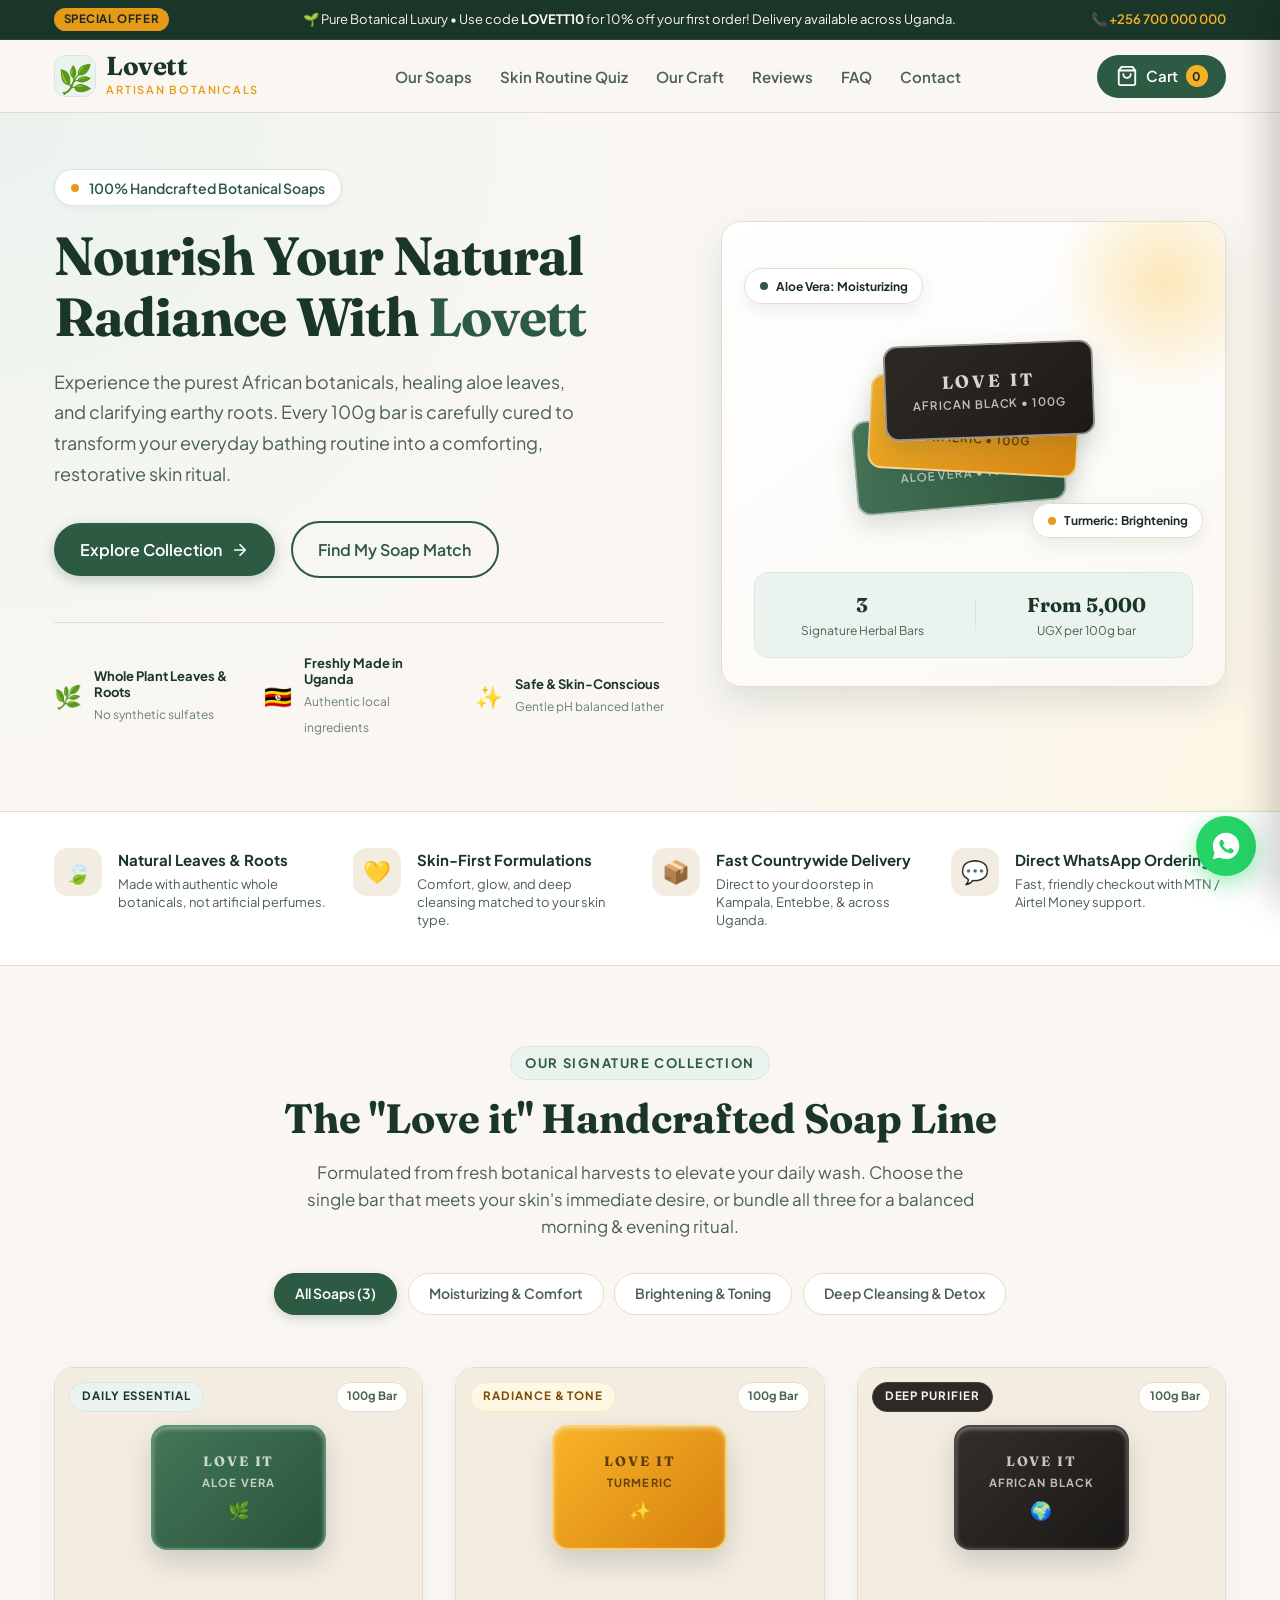
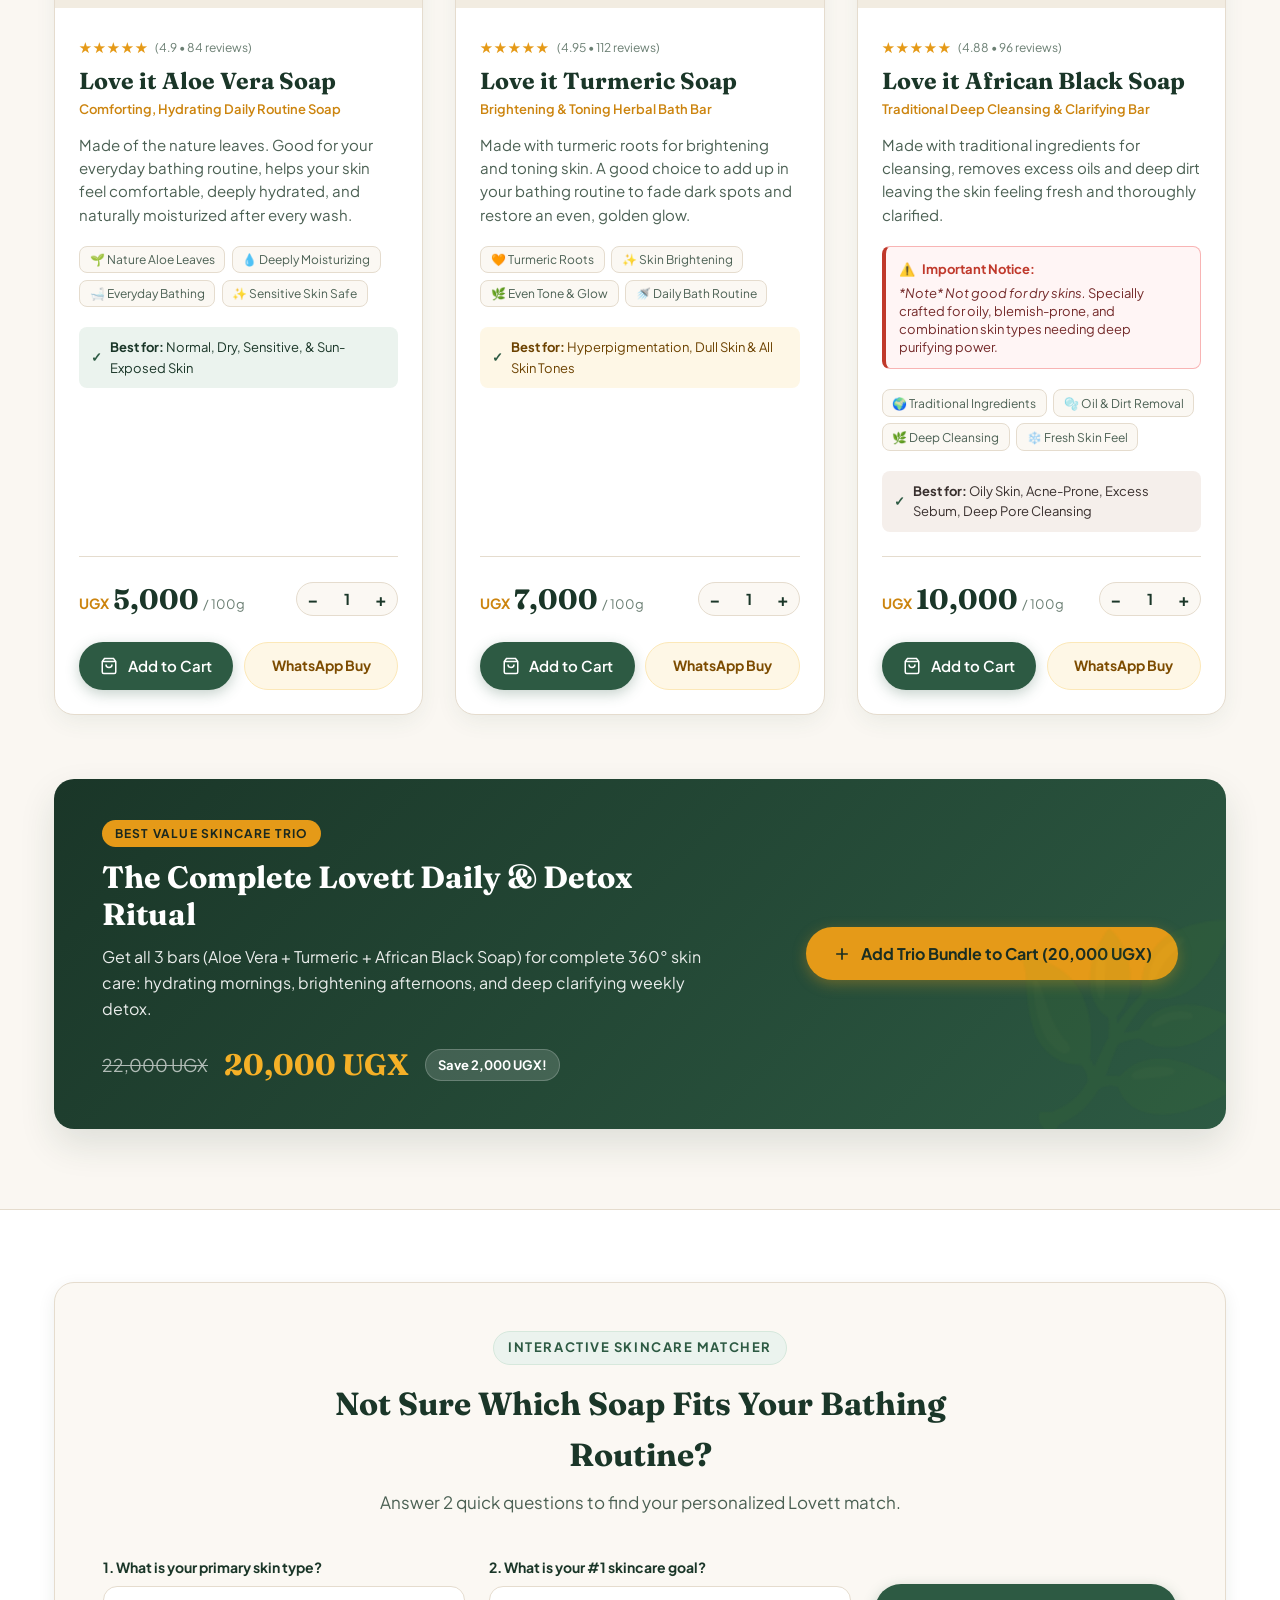
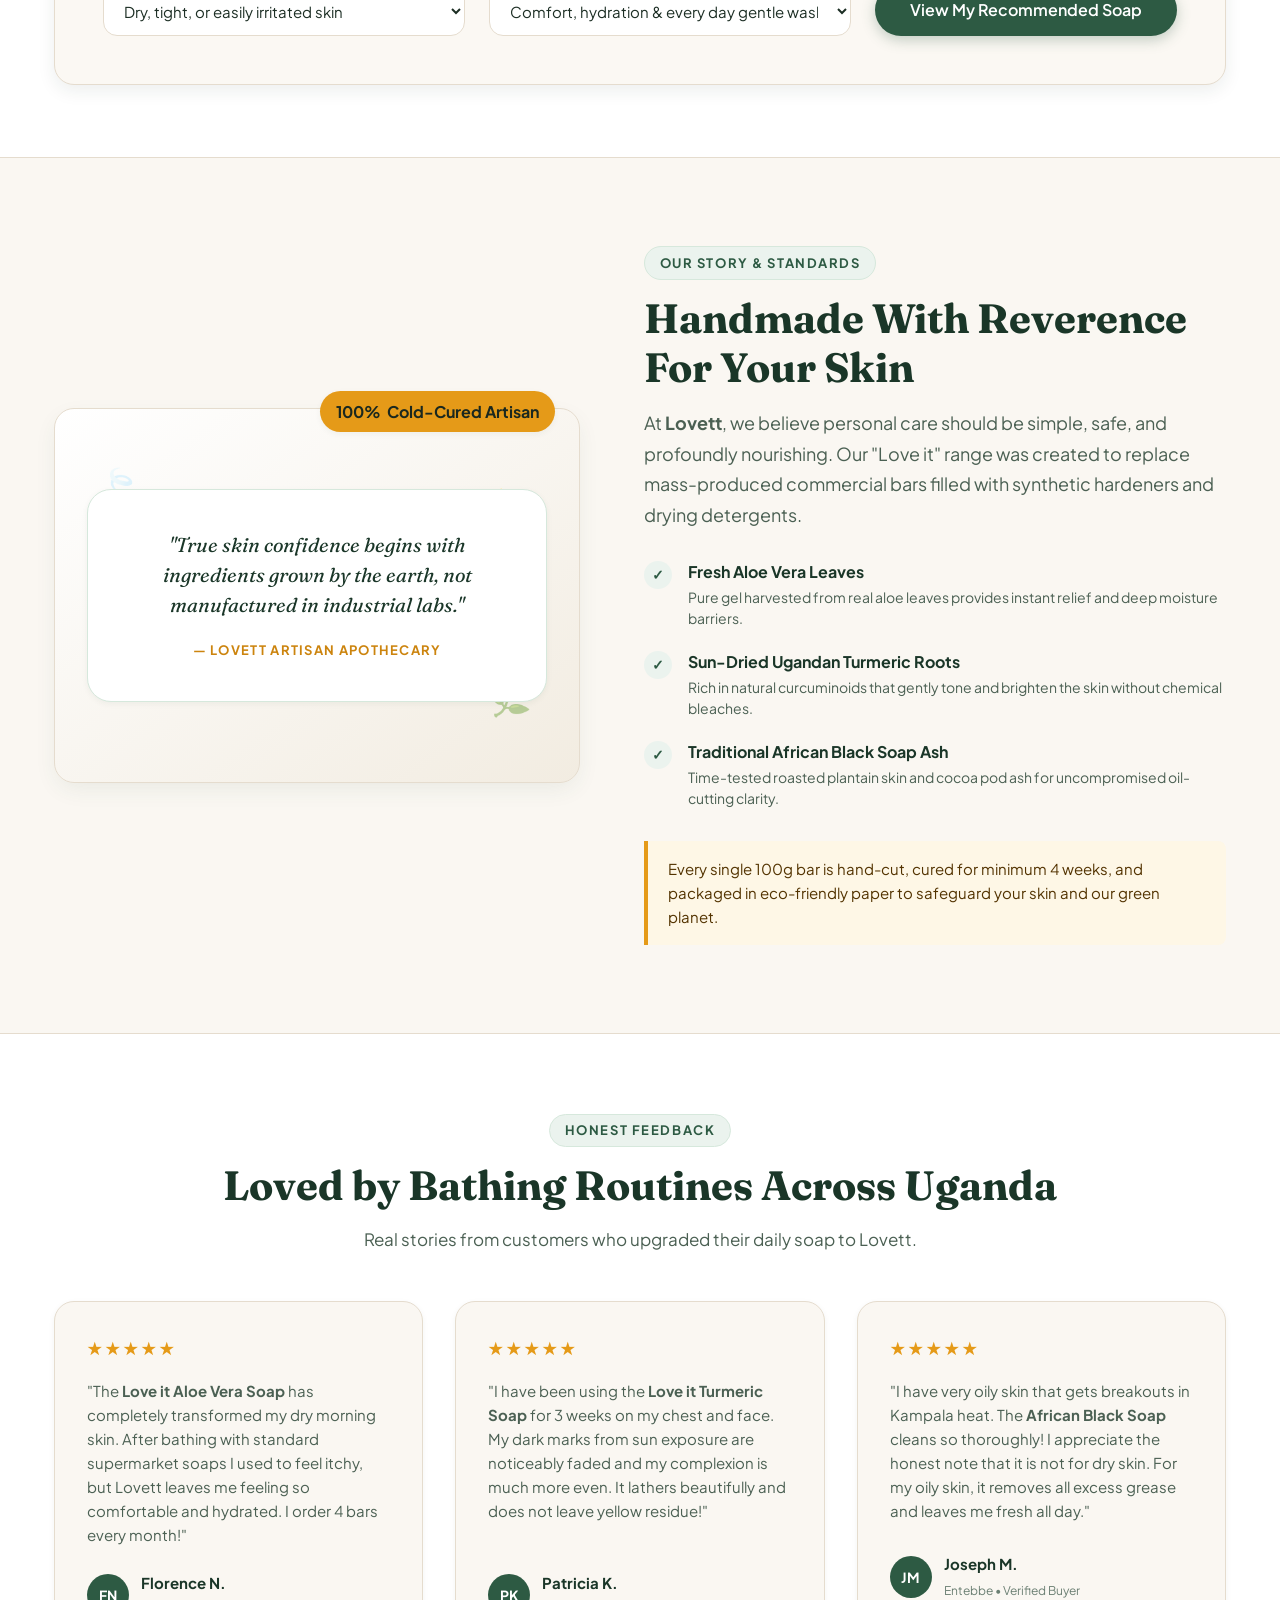
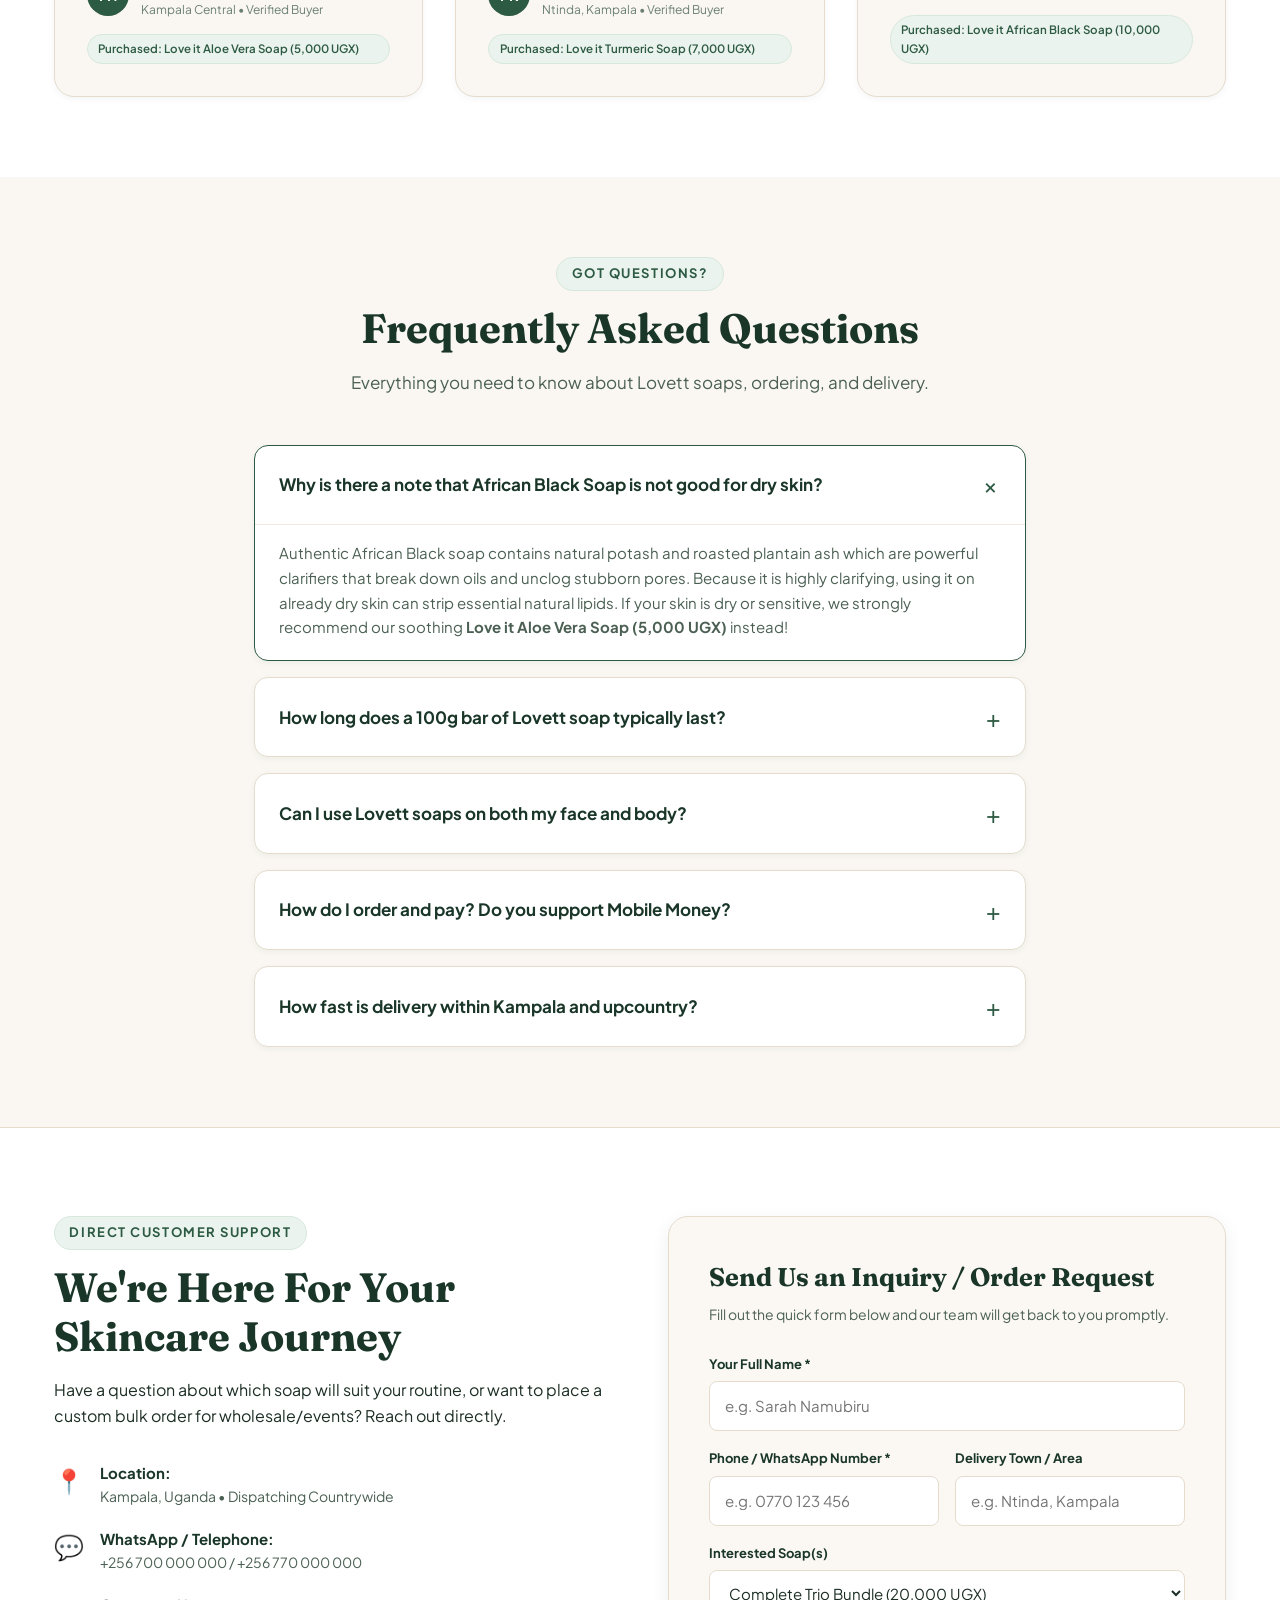
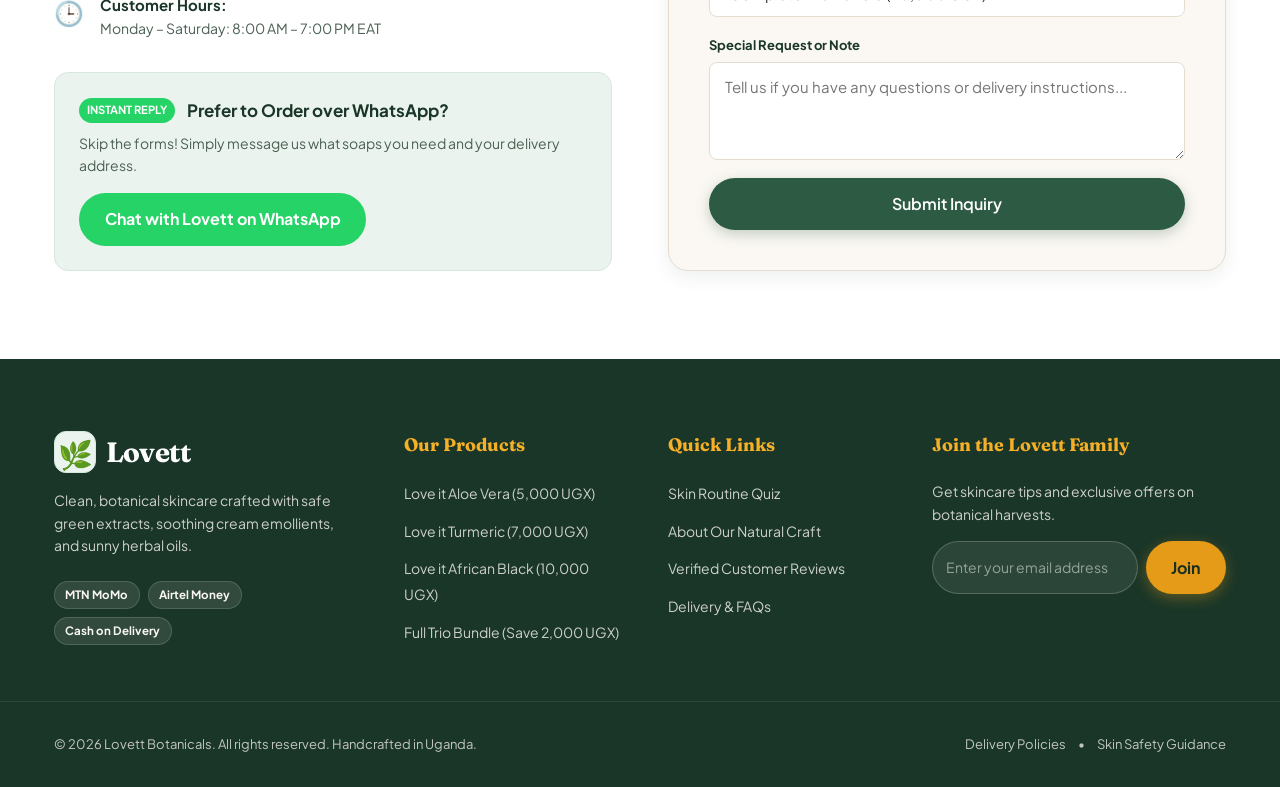
==== index.html @ 4916194a "Initial commit: Lovett artisan botanicals sales website" ====
<!DOCTYPE html>
<html lang="en">
<head>
  <meta charset="UTF-8">
  <meta name="viewport" content="width=device-width, initial-scale=1.0">
  <title>Lovett | Pure Artisan Botanicals & Natural Skincare Soaps</title>
  <meta name="description" content="Discover Lovett natural artisan soaps: Aloe Vera, Turmeric, and African Black Soap. Handcrafted botanical skincare crafted with safe green, nourishing ingredients in Uganda.">
  
  <!-- Google Fonts -->
  <link rel="preconnect" href="https://fonts.googleapis.com">
  <link rel="preconnect" href="https://fonts.gstatic.com" crossorigin>
  <link href="https://fonts.googleapis.com/css2?family=Fraunces:ital,opsz,wght@0,9..144,400;0,9..144,600;0,9..144,700;1,9..144,400&family=Plus+Jakarta+Sans:wght@400;500;600;700&display=swap" rel="stylesheet">
  
  <link rel="stylesheet" href="styles.css">
</head>
<body>

  <!-- Top Announcement Bar -->
  <aside class="announcement-bar" aria-label="Store Announcement">
    <div class="container announcement-content">
      <span class="announcement-tag">Special Offer</span>
      <p>🌱 Pure Botanical Luxury • Use code <strong>LOVETT10</strong> for 10% off your first order! Delivery available across Uganda.</p>
      <div class="announcement-contact">
        <a href="tel:+256700000000" aria-label="Call Lovett Customer Care">📞 +256 700 000 000</a>
      </div>
    </div>
  </aside>

  <!-- Sticky Main Header & Navigation -->
  <header class="site-header" id="siteHeader">
    <div class="container header-container">
      <a href="#hero" class="brand-logo" aria-label="Lovett Botanicals Home">
        <span class="logo-icon">🌿</span>
        <div class="logo-text">
          <span class="logo-title">Lovett</span>
          <span class="logo-subtitle">Artisan Botanicals</span>
        </div>
      </a>

      <!-- Desktop Navigation Links -->
      <nav class="main-nav" aria-label="Primary Navigation">
        <ul class="nav-list">
          <li><a href="#products" class="nav-link">Our Soaps</a></li>
          <li><a href="#routine-finder" class="nav-link">Skin Routine Quiz</a></li>
          <li><a href="#about" class="nav-link">Our Craft</a></li>
          <li><a href="#reviews" class="nav-link">Reviews</a></li>
          <li><a href="#faq" class="nav-link">FAQ</a></li>
          <li><a href="#contact" class="nav-link">Contact</a></li>
        </ul>
      </nav>

      <!-- Header Action Buttons -->
      <div class="header-actions">
        <button id="cartBtn" class="cart-trigger-btn" aria-label="View Shopping Cart">
          <span class="cart-icon" aria-hidden="true">
            <svg width="22" height="22" viewBox="0 0 24 24" fill="none" stroke="currentColor" stroke-width="2" stroke-linecap="round" stroke-linejoin="round">
              <path d="M6 2L3 6v14a2 2 0 0 0 2 2h14a2 2 0 0 0 2-2V6l-3-4z"></path>
              <line x1="3" y1="6" x2="21" y2="6"></line>
              <path d="M16 10a4 4 0 0 1-8 0"></path>
            </svg>
          </span>
          <span class="cart-label">Cart</span>
          <span id="cartCountBadge" class="cart-badge" aria-live="polite">0</span>
        </button>

        <!-- Mobile Menu Toggle Button -->
        <button id="mobileNavToggle" class="mobile-nav-toggle" aria-label="Open menu" aria-expanded="false" aria-controls="mobileNavMenu">
          <span></span>
          <span></span>
          <span></span>
        </button>
      </div>
    </div>

    <!-- Mobile Slide Menu -->
    <div id="mobileNavMenu" class="mobile-nav-menu" hidden>
      <ul class="mobile-nav-list">
        <li><a href="#products" class="mobile-link">Our Soaps</a></li>
        <li><a href="#routine-finder" class="mobile-link">Skin Routine Quiz</a></li>
        <li><a href="#about" class="mobile-link">Our Craft</a></li>
        <li><a href="#reviews" class="mobile-link">Customer Reviews</a></li>
        <li><a href="#faq" class="mobile-link">FAQ</a></li>
        <li><a href="#contact" class="mobile-link">Order & Contact</a></li>
      </ul>
      <div class="mobile-nav-footer">
        <p>Uganda's Botanical Skincare Bar</p>
        <a href="https://wa.me/256700000000" target="_blank" rel="noopener noreferrer" class="btn btn-whatsapp btn-full">Chat with Lovett on WhatsApp</a>
      </div>
    </div>
  </header>

  <main>
    <!-- Hero Section -->
    <section class="hero-section" id="hero">
      <div class="container hero-grid">
        <div class="hero-text-content">
          <div class="hero-badge">
            <span class="pulse-dot"></span>
            100% Handcrafted Botanical Soaps
          </div>
          <h1 class="hero-heading">Nourish Your Natural Radiance With <span class="highlight-text">Lovett</span></h1>
          <p class="hero-description">
            Experience the purest African botanicals, healing aloe leaves, and clarifying earthy roots. Every 100g bar is carefully cured to transform your everyday bathing routine into a comforting, restorative skin ritual.
          </p>

          <div class="hero-cta-group">
            <a href="#products" class="btn btn-primary">
              <span>Explore Collection</span>
              <svg width="18" height="18" viewBox="0 0 24 24" fill="none" stroke="currentColor" stroke-width="2.2" stroke-linecap="round" stroke-linejoin="round"><path d="M5 12h14M12 5l7 7-7 7"/></svg>
            </a>
            <a href="#routine-finder" class="btn btn-outline">
              <span>Find My Soap Match</span>
            </a>
          </div>

          <!-- Trust Badges -->
          <div class="hero-trust-row">
            <div class="trust-item">
              <span class="trust-icon">🌿</span>
              <div>
                <strong>Whole Plant Leaves & Roots</strong>
                <small>No synthetic sulfates</small>
              </div>
            </div>
            <div class="trust-item">
              <span class="trust-icon">🇺🇬</span>
              <div>
                <strong>Freshly Made in Uganda</strong>
                <small>Authentic local ingredients</small>
              </div>
            </div>
            <div class="trust-item">
              <span class="trust-icon">✨</span>
              <div>
                <strong>Safe & Skin-Conscious</strong>
                <small>Gentle pH balanced lather</small>
              </div>
            </div>
          </div>
        </div>

        <div class="hero-visual-card">
          <div class="hero-showcase">
            <div class="showcase-glow"></div>
            <!-- Showcase Soap Stack Graphic -->
            <div class="artisan-display">
              <div class="floating-pill pill-top">
                <span class="pill-dot green"></span>
                <span>Aloe Vera: Moisturizing</span>
              </div>
              <div class="soap-illustration-hero">
                <div class="soap-hero-render">
                  <div class="bar bar-aloe">
                    <span class="bar-stamp">LOVE IT</span>
                    <span class="bar-sub">Aloe Vera • 100g</span>
                  </div>
                  <div class="bar bar-turmeric">
                    <span class="bar-stamp">LOVE IT</span>
                    <span class="bar-sub">Turmeric • 100g</span>
                  </div>
                  <div class="bar bar-black">
                    <span class="bar-stamp">LOVE IT</span>
                    <span class="bar-sub">African Black • 100g</span>
                  </div>
                </div>
              </div>
              <div class="floating-pill pill-bottom">
                <span class="pill-dot yellow"></span>
                <span>Turmeric: Brightening</span>
              </div>
            </div>

            <div class="hero-card-banner">
              <div class="banner-stat">
                <span class="stat-number">3</span>
                <span class="stat-label">Signature Herbal Bars</span>
              </div>
              <div class="banner-divider"></div>
              <div class="banner-stat">
                <span class="stat-number">From 5,000</span>
                <span class="stat-label">UGX per 100g bar</span>
              </div>
            </div>
          </div>
        </div>
      </div>
    </section>

    <!-- Value Bar Highlights -->
    <section class="perks-strip" aria-label="Customer Guarantees">
      <div class="container perks-grid">
        <div class="perk-card">
          <div class="perk-icon-circle">🍃</div>
          <div class="perk-info">
            <h3>Natural Leaves & Roots</h3>
            <p>Made with authentic whole botanicals, not artificial perfumes.</p>
          </div>
        </div>
        <div class="perk-card">
          <div class="perk-icon-circle">💛</div>
          <div class="perk-info">
            <h3>Skin-First Formulations</h3>
            <p>Comfort, glow, and deep cleansing matched to your skin type.</p>
          </div>
        </div>
        <div class="perk-card">
          <div class="perk-icon-circle">📦</div>
          <div class="perk-info">
            <h3>Fast Countrywide Delivery</h3>
            <p>Direct to your doorstep in Kampala, Entebbe, & across Uganda.</p>
          </div>
        </div>
        <div class="perk-card">
          <div class="perk-icon-circle">💬</div>
          <div class="perk-info">
            <h3>Direct WhatsApp Ordering</h3>
            <p>Fast, friendly checkout with MTN / Airtel Money support.</p>
          </div>
        </div>
      </div>
    </section>

    <!-- Product Showcase Section -->
    <section class="products-section" id="products">
      <div class="container">
        <div class="section-header text-center">
          <span class="section-tag">Our Signature Collection</span>
          <h2 class="section-title">The "Love it" Handcrafted Soap Line</h2>
          <p class="section-desc">
            Formulated from fresh botanical harvests to elevate your daily wash. Choose the single bar that meets your skin's immediate desire, or bundle all three for a balanced morning & evening ritual.
          </p>
        </div>

        <!-- Filter / Tabs -->
        <div class="product-filters" role="tablist" aria-label="Filter soaps by concern">
          <button class="filter-btn active" data-filter="all" role="tab" aria-selected="true">All Soaps (3)</button>
          <button class="filter-btn" data-filter="moisture" role="tab" aria-selected="false">Moisturizing & Comfort</button>
          <button class="filter-btn" data-filter="glow" role="tab" aria-selected="false">Brightening & Toning</button>
          <button class="filter-btn" data-filter="cleansing" role="tab" aria-selected="false">Deep Cleansing & Detox</button>
        </div>

        <!-- Products Grid -->
        <div class="products-grid" id="productsGrid">

          <!-- Product 1: Love it Aloe Vera Soap -->
          <article class="product-card" data-category="moisture" id="card-aloe-vera">
            <div class="product-badge-wrap">
              <span class="product-badge badge-green">Daily Essential</span>
              <span class="weight-tag">100g Bar</span>
            </div>

            <!-- Soap Visual Mockup -->
            <div class="product-image-container">
              <div class="soap-visual soap-visual-aloe">
                <div class="soap-emboss">
                  <span class="emboss-brand">LOVE IT</span>
                  <span class="emboss-type">ALOE VERA</span>
                  <span class="emboss-leaf">🌿</span>
                </div>
                <div class="soap-texture-swirls"></div>
              </div>
              <button class="btn-quick-view" data-product-id="aloe-vera" aria-label="Quick view details for Love it Aloe vera soap">
                Quick View
              </button>
            </div>

            <div class="product-content">
              <div class="product-rating">
                <span class="stars" aria-label="5 out of 5 stars">★★★★★</span>
                <span class="rating-count">(4.9 • 84 reviews)</span>
              </div>

              <h3 class="product-name">Love it Aloe Vera Soap</h3>
              <p class="product-tagline">Comforting, Hydrating Daily Routine Soap</p>

              <p class="product-description">
                Made of the nature leaves. Good for your everyday bathing routine, helps your skin feel comfortable, deeply hydrated, and naturally moisturized after every wash.
              </p>

              <div class="product-highlights">
                <span class="highlight-chip">🌱 Nature Aloe Leaves</span>
                <span class="highlight-chip">💧 Deeply Moisturizing</span>
                <span class="highlight-chip">🛁 Everyday Bathing</span>
                <span class="highlight-chip">✨ Sensitive Skin Safe</span>
              </div>

              <div class="product-skin-suitability best-for-moist">
                <span class="suitability-icon">✓</span>
                <span><strong>Best for:</strong> Normal, Dry, Sensitive, & Sun-Exposed Skin</span>
              </div>

              <div class="product-pricing-row">
                <div class="price-box">
                  <span class="price-currency">UGX</span>
                  <span class="price-amount">5,000</span>
                  <span class="price-unit">/ 100g</span>
                </div>

                <div class="qty-selector" aria-label="Select quantity for Aloe Vera Soap">
                  <button type="button" class="qty-btn qty-minus" data-target="qty-aloe" aria-label="Decrease quantity">−</button>
                  <input type="number" id="qty-aloe" class="qty-input" value="1" min="1" max="50" aria-label="Quantity">
                  <button type="button" class="qty-btn qty-plus" data-target="qty-aloe" aria-label="Increase quantity">+</button>
                </div>
              </div>

              <div class="product-actions">
                <button class="btn btn-primary btn-add-cart" data-id="aloe-vera" data-name="Love it Aloe vera soap" data-price="5000" data-weight="100g">
                  <svg width="18" height="18" viewBox="0 0 24 24" fill="none" stroke="currentColor" stroke-width="2"><path d="M6 2L3 6v14a2 2 0 0 0 2 2h14a2 2 0 0 0 2-2V6l-3-4z"></path><line x1="3" y1="6" x2="21" y2="6"></line><path d="M16 10a4 4 0 0 1-8 0"></path></svg>
                  <span>Add to Cart</span>
                </button>
                <button class="btn btn-whatsapp-direct" data-id="aloe-vera" data-name="Love it Aloe vera soap" data-price="5000" aria-label="Buy Aloe Vera soap directly on WhatsApp">
                  <span>WhatsApp Buy</span>
                </button>
              </div>
            </div>
          </article>

          <!-- Product 2: Love it Turmeric Soap -->
          <article class="product-card" data-category="glow" id="card-turmeric">
            <div class="product-badge-wrap">
              <span class="product-badge badge-yellow">Radiance & Tone</span>
              <span class="weight-tag">100g Bar</span>
            </div>

            <!-- Soap Visual Mockup -->
            <div class="product-image-container">
              <div class="soap-visual soap-visual-turmeric">
                <div class="soap-emboss">
                  <span class="emboss-brand">LOVE IT</span>
                  <span class="emboss-type">TURMERIC</span>
                  <span class="emboss-leaf">✨</span>
                </div>
                <div class="soap-texture-swirls"></div>
              </div>
              <button class="btn-quick-view" data-product-id="turmeric" aria-label="Quick view details for Love it Turmeric soap">
                Quick View
              </button>
            </div>

            <div class="product-content">
              <div class="product-rating">
                <span class="stars" aria-label="5 out of 5 stars">★★★★★</span>
                <span class="rating-count">(4.95 • 112 reviews)</span>
              </div>

              <h3 class="product-name">Love it Turmeric Soap</h3>
              <p class="product-tagline">Brightening & Toning Herbal Bath Bar</p>

              <p class="product-description">
                Made with turmeric roots for brightening and toning skin. A good choice to add up in your bathing routine to fade dark spots and restore an even, golden glow.
              </p>

              <div class="product-highlights">
                <span class="highlight-chip">🧡 Turmeric Roots</span>
                <span class="highlight-chip">✨ Skin Brightening</span>
                <span class="highlight-chip">🌿 Even Tone & Glow</span>
                <span class="highlight-chip">🚿 Daily Bath Routine</span>
              </div>

              <div class="product-skin-suitability best-for-glow">
                <span class="suitability-icon">✓</span>
                <span><strong>Best for:</strong> Hyperpigmentation, Dull Skin & All Skin Tones</span>
              </div>

              <div class="product-pricing-row">
                <div class="price-box">
                  <span class="price-currency">UGX</span>
                  <span class="price-amount">7,000</span>
                  <span class="price-unit">/ 100g</span>
                </div>

                <div class="qty-selector" aria-label="Select quantity for Turmeric Soap">
                  <button type="button" class="qty-btn qty-minus" data-target="qty-turmeric" aria-label="Decrease quantity">−</button>
                  <input type="number" id="qty-turmeric" class="qty-input" value="1" min="1" max="50" aria-label="Quantity">
                  <button type="button" class="qty-btn qty-plus" data-target="qty-turmeric" aria-label="Increase quantity">+</button>
                </div>
              </div>

              <div class="product-actions">
                <button class="btn btn-primary btn-add-cart" data-id="turmeric" data-name="Love it Turmeric soap" data-price="7000" data-weight="100g">
                  <svg width="18" height="18" viewBox="0 0 24 24" fill="none" stroke="currentColor" stroke-width="2"><path d="M6 2L3 6v14a2 2 0 0 0 2 2h14a2 2 0 0 0 2-2V6l-3-4z"></path><line x1="3" y1="6" x2="21" y2="6"></line><path d="M16 10a4 4 0 0 1-8 0"></path></svg>
                  <span>Add to Cart</span>
                </button>
                <button class="btn btn-whatsapp-direct" data-id="turmeric" data-name="Love it Turmeric soap" data-price="7000" aria-label="Buy Turmeric soap directly on WhatsApp">
                  <span>WhatsApp Buy</span>
                </button>
              </div>
            </div>
          </article>

          <!-- Product 3: Love it African Black Soap -->
          <article class="product-card" data-category="cleansing" id="card-black-soap">
            <div class="product-badge-wrap">
              <span class="product-badge badge-dark">Deep Purifier</span>
              <span class="weight-tag">100g Bar</span>
            </div>

            <!-- Soap Visual Mockup -->
            <div class="product-image-container">
              <div class="soap-visual soap-visual-black">
                <div class="soap-emboss">
                  <span class="emboss-brand">LOVE IT</span>
                  <span class="emboss-type">AFRICAN BLACK</span>
                  <span class="emboss-leaf">🌍</span>
                </div>
                <div class="soap-texture-swirls"></div>
              </div>
              <button class="btn-quick-view" data-product-id="black-soap" aria-label="Quick view details for Love it African Black soap">
                Quick View
              </button>
            </div>

            <div class="product-content">
              <div class="product-rating">
                <span class="stars" aria-label="5 out of 5 stars">★★★★★</span>
                <span class="rating-count">(4.88 • 96 reviews)</span>
              </div>

              <h3 class="product-name">Love it African Black Soap</h3>
              <p class="product-tagline">Traditional Deep Cleansing & Clarifying Bar</p>

              <p class="product-description">
                Made with traditional ingredients for cleansing, removes excess oils and deep dirt leaving the skin feeling fresh and thoroughly clarified.
              </p>

              <!-- Critical Specification Note Styled Prominently -->
              <div class="product-caution-notice" role="note">
                <div class="caution-header">
                  <span class="caution-icon">⚠️</span>
                  <strong>Important Notice:</strong>
                </div>
                <p><em>*Note* Not good for dry skins.</em> Specially crafted for oily, blemish-prone, and combination skin types needing deep purifying power.</p>
              </div>

              <div class="product-highlights">
                <span class="highlight-chip">🌍 Traditional Ingredients</span>
                <span class="highlight-chip">🫧 Oil & Dirt Removal</span>
                <span class="highlight-chip">🌿 Deep Cleansing</span>
                <span class="highlight-chip">❄️ Fresh Skin Feel</span>
              </div>

              <div class="product-skin-suitability best-for-oily">
                <span class="suitability-icon">✓</span>
                <span><strong>Best for:</strong> Oily Skin, Acne-Prone, Excess Sebum, Deep Pore Cleansing</span>
              </div>

              <div class="product-pricing-row">
                <div class="price-box">
                  <span class="price-currency">UGX</span>
                  <span class="price-amount">10,000</span>
                  <span class="price-unit">/ 100g</span>
                </div>

                <div class="qty-selector" aria-label="Select quantity for African Black Soap">
                  <button type="button" class="qty-btn qty-minus" data-target="qty-black" aria-label="Decrease quantity">−</button>
                  <input type="number" id="qty-black" class="qty-input" value="1" min="1" max="50" aria-label="Quantity">
                  <button type="button" class="qty-btn qty-plus" data-target="qty-black" aria-label="Increase quantity">+</button>
                </div>
              </div>

              <div class="product-actions">
                <button class="btn btn-primary btn-add-cart" data-id="black-soap" data-name="Love it African Black soap" data-price="10000" data-weight="100g">
                  <svg width="18" height="18" viewBox="0 0 24 24" fill="none" stroke="currentColor" stroke-width="2"><path d="M6 2L3 6v14a2 2 0 0 0 2 2h14a2 2 0 0 0 2-2V6l-3-4z"></path><line x1="3" y1="6" x2="21" y2="6"></line><path d="M16 10a4 4 0 0 1-8 0"></path></svg>
                  <span>Add to Cart</span>
                </button>
                <button class="btn btn-whatsapp-direct" data-id="black-soap" data-name="Love it African Black soap" data-price="10000" aria-label="Buy African Black soap directly on WhatsApp">
                  <span>WhatsApp Buy</span>
                </button>
              </div>
            </div>
          </article>

        </div>

        <!-- Soap Trio Bundle Offer -->
        <div class="bundle-banner">
          <div class="bundle-content">
            <span class="bundle-tag">Best Value Skincare Trio</span>
            <h3 class="bundle-title">The Complete Lovett Daily & Detox Ritual</h3>
            <p class="bundle-desc">
              Get all 3 bars (Aloe Vera + Turmeric + African Black Soap) for complete 360° skin care: hydrating mornings, brightening afternoons, and deep clarifying weekly detox.
            </p>
            <div class="bundle-meta">
              <span class="bundle-price-old">22,000 UGX</span>
              <span class="bundle-price-new">20,000 UGX</span>
              <span class="bundle-save">Save 2,000 UGX!</span>
            </div>
          </div>
          <div class="bundle-cta">
            <button id="addBundleBtn" class="btn btn-yellow-accent">
              <svg width="20" height="20" viewBox="0 0 24 24" fill="none" stroke="currentColor" stroke-width="2"><path d="M12 5v14M5 12h14"/></svg>
              <span>Add Trio Bundle to Cart (20,000 UGX)</span>
            </button>
          </div>
        </div>
      </div>
    </section>

    <!-- Interactive Skin Routine Matcher Quiz -->
    <section class="routine-section" id="routine-finder">
      <div class="container">
        <div class="routine-card">
          <div class="routine-intro">
            <span class="section-tag">Interactive Skincare Matcher</span>
            <h2 class="routine-title">Not Sure Which Soap Fits Your Bathing Routine?</h2>
            <p class="routine-desc">Answer 2 quick questions to find your personalized Lovett match.</p>
          </div>

          <form id="quizForm" class="quiz-grid" onsubmit="return false;">
            <div class="quiz-step">
              <label class="quiz-label" for="quizSkinType">1. What is your primary skin type?</label>
              <select id="quizSkinType" class="quiz-select">
                <option value="dry">Dry, tight, or easily irritated skin</option>
                <option value="dull">Uneven tone, sun spots, or dullness</option>
                <option value="oily">Oily, greasy, or acne/blemish-prone skin</option>
                <option value="combination">Combination (oily T-zone, normal cheeks)</option>
              </select>
            </div>

            <div class="quiz-step">
              <label class="quiz-label" for="quizGoal">2. What is your #1 skincare goal?</label>
              <select id="quizGoal" class="quiz-select">
                <option value="moisture">Comfort, hydration & every day gentle wash</option>
                <option value="brighten">Brightening, toning & radiant skin</option>
                <option value="deep-cleanse">Deep oil removal & unclogging pores</option>
              </select>
            </div>

            <div class="quiz-step quiz-submit-step">
              <button type="button" id="findMatchBtn" class="btn btn-primary btn-full">
                <span>View My Recommended Soap</span>
              </button>
            </div>
          </form>

          <!-- Quiz Result Display Box -->
          <div id="quizResultBox" class="quiz-result-box" hidden>
            <div class="result-badge">✨ Your Recommended Formula</div>
            <h3 id="resultTitle" class="result-title">Love it Aloe Vera Soap</h3>
            <p id="resultText" class="result-text"></p>
            <div class="result-action">
              <button id="resultAddBtn" class="btn btn-primary">Add Recommended Soap to Cart</button>
              <a href="#products" class="btn btn-outline">View in Catalog</a>
            </div>
          </div>
        </div>
      </div>
    </section>

    <!-- About & Craftsmanship Section -->
    <section class="about-section" id="about">
      <div class="container about-grid">
        <div class="about-image-column">
          <div class="craft-visual-wrapper">
            <div class="craft-badge">
              <span class="craft-number">100%</span>
              <span class="craft-label">Cold-Cured Artisan</span>
            </div>
            <div class="botanical-illustration">
              <div class="leaf-motif leaf-1">🍃</div>
              <div class="leaf-motif leaf-2">🌿</div>
              <div class="leaf-motif leaf-3">✨</div>
              <div class="botanical-circle">
                <p class="circle-quote">"True skin confidence begins with ingredients grown by the earth, not manufactured in industrial labs."</p>
                <span class="circle-author">— Lovett Artisan Apothecary</span>
              </div>
            </div>
          </div>
        </div>

        <div class="about-text-column">
          <span class="section-tag">Our Story & Standards</span>
          <h2 class="section-title">Handmade With Reverence For Your Skin</h2>
          <p class="about-p">
            At <strong>Lovett</strong>, we believe personal care should be simple, safe, and profoundly nourishing. Our "Love it" range was created to replace mass-produced commercial bars filled with synthetic hardeners and drying detergents.
          </p>

          <div class="standards-list">
            <div class="standard-row">
              <span class="standard-check">✓</span>
              <div>
                <strong>Fresh Aloe Vera Leaves</strong>
                <p>Pure gel harvested from real aloe leaves provides instant relief and deep moisture barriers.</p>
              </div>
            </div>

            <div class="standard-row">
              <span class="standard-check">✓</span>
              <div>
                <strong>Sun-Dried Ugandan Turmeric Roots</strong>
                <p>Rich in natural curcuminoids that gently tone and brighten the skin without chemical bleaches.</p>
              </div>
            </div>

            <div class="standard-row">
              <span class="standard-check">✓</span>
              <div>
                <strong>Traditional African Black Soap Ash</strong>
                <p>Time-tested roasted plantain skin and cocoa pod ash for uncompromised oil-cutting clarity.</p>
              </div>
            </div>
          </div>

          <div class="founder-note">
            <p>Every single 100g bar is hand-cut, cured for minimum 4 weeks, and packaged in eco-friendly paper to safeguard your skin and our green planet.</p>
          </div>
        </div>
      </div>
    </section>

    <!-- Customer Reviews / Social Proof -->
    <section class="reviews-section" id="reviews">
      <div class="container">
        <div class="section-header text-center">
          <span class="section-tag">Honest Feedback</span>
          <h2 class="section-title">Loved by Bathing Routines Across Uganda</h2>
          <p class="section-desc">Real stories from customers who upgraded their daily soap to Lovett.</p>
        </div>

        <div class="reviews-grid">
          <article class="review-card">
            <div class="review-stars">★★★★★</div>
            <p class="review-body">
              "The <strong>Love it Aloe Vera Soap</strong> has completely transformed my dry morning skin. After bathing with standard supermarket soaps I used to feel itchy, but Lovett leaves me feeling so comfortable and hydrated. I order 4 bars every month!"
            </p>
            <div class="reviewer-meta">
              <div class="reviewer-avatar">FN</div>
              <div>
                <strong class="reviewer-name">Florence N.</strong>
                <span class="reviewer-location">Kampala Central • Verified Buyer</span>
              </div>
            </div>
            <div class="review-product-pill">Purchased: Love it Aloe Vera Soap (5,000 UGX)</div>
          </article>

          <article class="review-card">
            <div class="review-stars">★★★★★</div>
            <p class="review-body">
              "I have been using the <strong>Love it Turmeric Soap</strong> for 3 weeks on my chest and face. My dark marks from sun exposure are noticeably faded and my complexion is much more even. It lathers beautifully and does not leave yellow residue!"
            </p>
            <div class="reviewer-meta">
              <div class="reviewer-avatar">PK</div>
              <div>
                <strong class="reviewer-name">Patricia K.</strong>
                <span class="reviewer-location">Ntinda, Kampala • Verified Buyer</span>
              </div>
            </div>
            <div class="review-product-pill">Purchased: Love it Turmeric Soap (7,000 UGX)</div>
          </article>

          <article class="review-card">
            <div class="review-stars">★★★★★</div>
            <p class="review-body">
              "I have very oily skin that gets breakouts in Kampala heat. The <strong>African Black Soap</strong> cleans so thoroughly! I appreciate the honest note that it is not for dry skin. For my oily skin, it removes all excess grease and leaves me fresh all day."
            </p>
            <div class="reviewer-meta">
              <div class="reviewer-avatar">JM</div>
              <div>
                <strong class="reviewer-name">Joseph M.</strong>
                <span class="reviewer-location">Entebbe • Verified Buyer</span>
              </div>
            </div>
            <div class="review-product-pill">Purchased: Love it African Black Soap (10,000 UGX)</div>
          </article>
        </div>
      </div>
    </section>

    <!-- FAQ Accordion -->
    <section class="faq-section" id="faq">
      <div class="container faq-container">
        <div class="section-header text-center">
          <span class="section-tag">Got Questions?</span>
          <h2 class="section-title">Frequently Asked Questions</h2>
          <p class="section-desc">Everything you need to know about Lovett soaps, ordering, and delivery.</p>
        </div>

        <div class="faq-accordion" id="faqAccordion">
          <details class="faq-item" open>
            <summary class="faq-question">
              <span>Why is there a note that African Black Soap is not good for dry skin?</span>
              <span class="faq-chevron" aria-hidden="true">+</span>
            </summary>
            <div class="faq-answer">
              <p>Authentic African Black soap contains natural potash and roasted plantain ash which are powerful clarifiers that break down oils and unclog stubborn pores. Because it is highly clarifying, using it on already dry skin can strip essential natural lipids. If your skin is dry or sensitive, we strongly recommend our soothing <strong>Love it Aloe Vera Soap (5,000 UGX)</strong> instead!</p>
            </div>
          </details>

          <details class="faq-item">
            <summary class="faq-question">
              <span>How long does a 100g bar of Lovett soap typically last?</span>
              <span class="faq-chevron" aria-hidden="true">+</span>
            </summary>
            <div class="faq-answer">
              <p>With everyday bathing, one 100g bar lasts approximately 3 to 4 weeks. To maximize the life of your natural soap, keep it in a draining soap dish away from direct water spray so it can air-dry between uses.</p>
            </div>
          </details>

          <details class="faq-item">
            <summary class="faq-question">
              <span>Can I use Lovett soaps on both my face and body?</span>
              <span class="faq-chevron" aria-hidden="true">+</span>
            </summary>
            <div class="faq-answer">
              <p>Yes! Both <strong>Love it Aloe Vera Soap</strong> and <strong>Love it Turmeric Soap</strong> are gentle enough for both facial washing and everyday full-body bathing. If you use <strong>African Black Soap</strong> on your face, lather in your hands first, apply gently for 30-60 seconds, rinse thoroughly, and follow with a moisturizing oil or lotion.</p>
            </div>
          </details>

          <details class="faq-item">
            <summary class="faq-question">
              <span>How do I order and pay? Do you support Mobile Money?</span>
              <span class="faq-chevron" aria-hidden="true">+</span>
            </summary>
            <div class="faq-answer">
              <p>Yes! We make ordering very effortless. You can add items to your cart and checkout directly on this site, or click "WhatsApp Buy" to send your order directly to our WhatsApp representative. We accept <strong>MTN Mobile Money</strong>, <strong>Airtel Money</strong>, and Cash on Delivery within Kampala.</p>
            </div>
          </details>

          <details class="faq-item">
            <summary class="faq-question">
              <span>How fast is delivery within Kampala and upcountry?</span>
              <span class="faq-chevron" aria-hidden="true">+</span>
            </summary>
            <div class="faq-answer">
              <p>Deliveries within Kampala Central and nearby suburbs are completed on the same day or next business morning (3,000 - 5,000 UGX). Deliveries to Entebbe, Jinja, Mbarara, Gulu, and other upcountry districts take 24 to 48 hours via trusted courier / bus parcel services.</p>
            </div>
          </details>
        </div>
      </div>
    </section>

    <!-- Contact & Direct Order Inquiry Section -->
    <section class="contact-section" id="contact">
      <div class="container contact-grid">
        <div class="contact-card-info">
          <span class="section-tag">Direct Customer Support</span>
          <h2 class="section-title">We're Here For Your Skincare Journey</h2>
          <p>
            Have a question about which soap will suit your routine, or want to place a custom bulk order for wholesale/events? Reach out directly.
          </p>

          <div class="contact-details-list">
            <div class="contact-detail-row">
              <span class="detail-icon">📍</span>
              <div>
                <strong>Location:</strong>
                <p>Kampala, Uganda • Dispatching Countrywide</p>
              </div>
            </div>
            <div class="contact-detail-row">
              <span class="detail-icon">💬</span>
              <div>
                <strong>WhatsApp / Telephone:</strong>
                <p>+256 700 000 000 / +256 770 000 000</p>
              </div>
            </div>
            <div class="contact-detail-row">
              <span class="detail-icon">🕒</span>
              <div>
                <strong>Customer Hours:</strong>
                <p>Monday – Saturday: 8:00 AM – 7:00 PM EAT</p>
              </div>
            </div>
          </div>

          <div class="whatsapp-card-callout">
            <div class="callout-header">
              <span class="wa-badge">Instant Reply</span>
              <h4>Prefer to Order over WhatsApp?</h4>
            </div>
            <p>Skip the forms! Simply message us what soaps you need and your delivery address.</p>
            <a href="https://wa.me/256700000000?text=Hello%20Lovett!%20I%20would%20like%20to%20inquire%20about%20your%20natural%20soaps." target="_blank" rel="noopener noreferrer" class="btn btn-whatsapp">
              <span>Chat with Lovett on WhatsApp</span>
            </a>
          </div>
        </div>

        <div class="contact-form-card">
          <h3 class="form-title">Send Us an Inquiry / Order Request</h3>
          <p class="form-subtitle">Fill out the quick form below and our team will get back to you promptly.</p>

          <form id="contactForm" class="contact-form">
            <div class="form-group">
              <label for="contactName">Your Full Name *</label>
              <input type="text" id="contactName" required placeholder="e.g. Sarah Namubiru">
            </div>

            <div class="form-row">
              <div class="form-group">
                <label for="contactPhone">Phone / WhatsApp Number *</label>
                <input type="tel" id="contactPhone" required placeholder="e.g. 0770 123 456">
              </div>
              <div class="form-group">
                <label for="contactLocation">Delivery Town / Area</label>
                <input type="text" id="contactLocation" placeholder="e.g. Ntinda, Kampala">
              </div>
            </div>

            <div class="form-group">
              <label for="contactSoapChoice">Interested Soap(s)</label>
              <select id="contactSoapChoice">
                <option value="All 3 Soaps (Trio Bundle)">Complete Trio Bundle (20,000 UGX)</option>
                <option value="Love it Aloe Vera Soap">Love it Aloe Vera Soap (5,000 UGX)</option>
                <option value="Love it Turmeric Soap">Love it Turmeric Soap (7,000 UGX)</option>
                <option value="Love it African Black Soap">Love it African Black Soap (10,000 UGX)</option>
                <option value="Custom Wholesale Inquiry">Custom / Wholesale Order</option>
              </select>
            </div>

            <div class="form-group">
              <label for="contactMessage">Special Request or Note</label>
              <textarea id="contactMessage" rows="3" placeholder="Tell us if you have any questions or delivery instructions..."></textarea>
            </div>

            <button type="submit" class="btn btn-primary btn-full">
              <span>Submit Inquiry</span>
            </button>
            <div id="contactFeedback" class="form-feedback" hidden></div>
          </form>
        </div>
      </div>
    </section>
  </main>

  <!-- Site Footer -->
  <footer class="site-footer">
    <div class="container footer-grid">
      <div class="footer-brand-col">
        <div class="footer-logo">
          <span class="logo-icon">🌿</span>
          <span class="logo-title">Lovett</span>
        </div>
        <p class="footer-tagline">
          Clean, botanical skincare crafted with safe green extracts, soothing cream emollients, and sunny herbal oils.
        </p>
        <div class="footer-payment-badges">
          <span class="pay-chip">MTN MoMo</span>
          <span class="pay-chip">Airtel Money</span>
          <span class="pay-chip">Cash on Delivery</span>
        </div>
      </div>

      <div class="footer-nav-col">
        <h4 class="footer-heading">Our Products</h4>
        <ul class="footer-links">
          <li><a href="#card-aloe-vera">Love it Aloe Vera (5,000 UGX)</a></li>
          <li><a href="#card-turmeric">Love it Turmeric (7,000 UGX)</a></li>
          <li><a href="#card-black-soap">Love it African Black (10,000 UGX)</a></li>
          <li><a href="#products">Full Trio Bundle (Save 2,000 UGX)</a></li>
        </ul>
      </div>

      <div class="footer-nav-col">
        <h4 class="footer-heading">Quick Links</h4>
        <ul class="footer-links">
          <li><a href="#routine-finder">Skin Routine Quiz</a></li>
          <li><a href="#about">About Our Natural Craft</a></li>
          <li><a href="#reviews">Verified Customer Reviews</a></li>
          <li><a href="#faq">Delivery & FAQs</a></li>
        </ul>
      </div>

      <div class="footer-newsletter-col">
        <h4 class="footer-heading">Join the Lovett Family</h4>
        <p class="newsletter-desc">Get skincare tips and exclusive offers on botanical harvests.</p>
        <form id="newsletterForm" class="newsletter-form" onsubmit="return false;">
          <input type="email" id="newsletterEmail" placeholder="Enter your email address" required aria-label="Email address">
          <button type="submit" class="btn btn-yellow-accent" aria-label="Subscribe">Join</button>
        </form>
        <p id="newsletterSuccess" class="newsletter-success" hidden>✓ Welcome to the Lovett botanical circle!</p>
      </div>
    </div>

    <div class="footer-bottom">
      <div class="container footer-bottom-flex">
        <p>&copy; <span id="currentYear">2026</span> Lovett Botanicals. All rights reserved. Handcrafted in Uganda.</p>
        <div class="legal-links">
          <a href="#faq">Delivery Policies</a>
          <span>•</span>
          <a href="#faq">Skin Safety Guidance</a>
        </div>
      </div>
    </div>
  </footer>

  <!-- Slide-out Shopping Cart Drawer -->
  <div id="cartDrawerBackdrop" class="cart-backdrop" aria-hidden="true"></div>
  <aside id="cartDrawer" class="cart-drawer" role="dialog" aria-modal="true" aria-label="Shopping Cart" aria-hidden="true">
    <div class="cart-header">
      <div class="cart-header-title">
        <h3>Your Lovett Cart</h3>
        <span id="drawerItemCount" class="cart-item-count">(0 items)</span>
      </div>
      <button id="closeCartBtn" class="cart-close-btn" aria-label="Close Shopping Cart">✕</button>
    </div>

    <!-- Free Delivery Threshold Tracker -->
    <div class="cart-free-shipping-bar">
      <div class="shipping-bar-text">
        <span id="shippingProgressText">Add items to view delivery perks</span>
      </div>
      <div class="shipping-progress-track">
        <div id="shippingProgressBar" class="shipping-progress-fill" style="width: 0%;"></div>
      </div>
    </div>

    <!-- Cart Items Scroll Area -->
    <div id="cartItemsContainer" class="cart-items-container">
      <!-- Items dynamically populated via app.js -->
      <div class="cart-empty-state">
        <div class="empty-cart-icon">🛒</div>
        <h4>Your basket is currently empty</h4>
        <p>Treat your skin to our fresh Aloe Vera, Turmeric, or African Black soap bars.</p>
        <a href="#products" class="btn btn-primary btn-sm close-cart-link">Explore Soaps</a>
      </div>
    </div>

    <!-- Cart Footer & Checkout Panel -->
    <div class="cart-footer">
      <!-- Promo Code Input -->
      <div class="cart-promo-row">
        <input type="text" id="promoInput" placeholder="Promo code (e.g. LOVETT10)" aria-label="Promo Code">
        <button type="button" id="applyPromoBtn" class="btn-promo-apply">Apply</button>
      </div>
      <div id="promoMessage" class="promo-message" hidden></div>

      <!-- Delivery Area Selector -->
      <div class="cart-delivery-selector">
        <label for="deliveryZoneSelect">Delivery Destination:</label>
        <select id="deliveryZoneSelect">
          <option value="3000" selected>Kampala Central / City (3,000 UGX)</option>
          <option value="5000">Greater Kampala / Wakiso / Kira (5,000 UGX)</option>
          <option value="6000">Entebbe Road & Entebbe Town (6,000 UGX)</option>
          <option value="10000">Upcountry Districts - Bus / Courier (10,000 UGX)</option>
          <option value="0">Self Pick-up in Kampala (Free)</option>
        </select>
      </div>

      <!-- Pricing Summary -->
      <div class="cart-summary-breakdown">
        <div class="summary-line">
          <span>Subtotal</span>
          <span id="cartSubtotalText">0 UGX</span>
        </div>
        <div class="summary-line" id="discountLine" hidden>
          <span class="discount-label">Discount (<span id="discountPercentText">10%</span>)</span>
          <span id="cartDiscountText" class="discount-value">-0 UGX</span>
        </div>
        <div class="summary-line">
          <span>Delivery</span>
          <span id="cartDeliveryText">3,000 UGX</span>
        </div>
        <div class="summary-line summary-total">
          <strong>Grand Total</strong>
          <strong id="cartGrandTotalText">3,000 UGX</strong>
        </div>
      </div>

      <!-- Dual Action Buttons -->
      <div class="cart-checkout-actions">
        <button id="orderViaWhatsAppBtn" class="btn btn-whatsapp btn-full">
          <span>💬 Order via WhatsApp (Instant)</span>
        </button>
        <button id="openCheckoutModalBtn" class="btn btn-primary btn-full">
          <span>Direct Checkout (Mobile Money / Cash)</span>
        </button>
      </div>
    </div>
  </aside>

  <!-- Checkout Modal Dialog -->
  <dialog id="checkoutModal" class="app-dialog" aria-labelledby="checkoutModalTitle">
    <div class="dialog-content">
      <div class="dialog-header">
        <h3 id="checkoutModalTitle">Complete Your Lovett Order</h3>
        <button id="closeCheckoutModalBtn" class="dialog-close-btn" aria-label="Close Checkout">✕</button>
      </div>

      <form id="checkoutForm" class="checkout-form">
        <div class="order-quick-summary">
          <div class="summary-badge">Items: <span id="checkoutItemCount">0</span></div>
          <div class="summary-badge-total">Total Payable: <strong id="checkoutPayableTotal">0 UGX</strong></div>
        </div>

        <div class="form-group">
          <label for="checkoutName">Your Name *</label>
          <input type="text" id="checkoutName" required placeholder="Full Name">
        </div>

        <div class="form-group">
          <label for="checkoutPhone">Phone Number (MTN / Airtel Mobile Money) *</label>
          <input type="tel" id="checkoutPhone" required placeholder="07XX XXX XXX">
        </div>

        <div class="form-group">
          <label for="checkoutAddress">Exact Delivery Address & Landmarks *</label>
          <input type="text" id="checkoutAddress" required placeholder="e.g. Bukoto, near Kadic Hospital, House #4">
        </div>

        <div class="form-group">
          <label for="checkoutPayment">Payment Method</label>
          <select id="checkoutPayment" required>
            <option value="MTN Mobile Money">MTN Mobile Money (Pay on delivery / Prompt)</option>
            <option value="Airtel Money">Airtel Money (Pay on delivery / Prompt)</option>
            <option value="Cash on Delivery">Cash on Delivery (Kampala & Entebbe only)</option>
          </select>
        </div>

        <div class="form-group">
          <label for="checkoutInstructions">Delivery Notes (Optional)</label>
          <input type="text" id="checkoutInstructions" placeholder="e.g. Call before arrival, leave with security">
        </div>

        <div class="checkout-dialog-actions">
          <button type="submit" class="btn btn-primary btn-full">
            <span>Confirm & Place Order</span>
          </button>
          <button type="button" id="checkoutWhatsappAlternativeBtn" class="btn btn-whatsapp btn-full">
            <span>Send Order via WhatsApp Instead</span>
          </button>
        </div>
      </form>
    </div>
  </dialog>

  <!-- Product Quick View Modal Dialog -->
  <dialog id="quickViewModal" class="app-dialog quick-view-dialog" aria-labelledby="quickViewTitle">
    <div class="dialog-content quick-view-content">
      <button id="closeQuickViewBtn" class="dialog-close-btn" aria-label="Close product preview">✕</button>
      <div id="quickViewBody" class="quick-view-grid">
        <!-- Rendered dynamically by app.js -->
      </div>
    </div>
  </dialog>

  <!-- Floating WhatsApp Quick Button -->
  <a href="https://wa.me/256700000000?text=Hello%20Lovett!%20I%20would%20like%20to%20order%20soaps." 
     target="_blank" 
     rel="noopener noreferrer" 
     class="floating-whatsapp-btn" 
     aria-label="Direct Chat on WhatsApp with Lovett Customer Service">
    <span class="floating-tooltip">Chat with us!</span>
    <svg width="32" height="32" viewBox="0 0 24 24" fill="currentColor">
      <path d="M12.04 2c-5.46 0-9.91 4.45-9.91 9.91 0 1.75.46 3.45 1.32 4.95L2.05 22l5.25-1.38c1.45.79 3.08 1.21 4.74 1.21 5.46 0 9.91-4.45 9.91-9.91 0-2.65-1.03-5.14-2.9-7.01A9.816 9.816 0 0 0 12.04 2zm5.78 14.12c-.24.68-1.39 1.3-1.92 1.38-.49.07-1.12.1-3.23-.77-2.69-1.11-4.41-3.84-4.54-4.02-.13-.18-1.09-1.45-1.09-2.76s.69-1.96.93-2.22c.24-.26.53-.33.71-.33.18 0 .35 0 .5.01.16.01.37-.06.58.44.22.52.74 1.8.8 1.93.07.13.11.29.02.47-.09.18-.13.29-.26.44-.13.15-.28.34-.4.46-.13.13-.27.27-.12.53.15.26.68 1.12 1.45 1.81 1 .89 1.84 1.17 2.1 1.3.26.13.42.11.57-.07.15-.18.66-.77.84-1.03.18-.26.35-.22.59-.13.24.09 1.54.73 1.8.86.26.13.44.2.5.31.06.11.06.66-.18 1.34z"/>
    </svg>
  </a>

  <!-- Toast Notification System -->
  <div id="toastContainer" class="toast-container" aria-live="polite" aria-atomic="true"></div>

  <script src="app.js"></script>
</body>
</html>
---- styles.css ----
/* ==========================================================================
   LOVETT BOTANICALS - MASTER STYLESHEET
   Palette: Safe Green (Sage/Botanical), Nourishing Cream, Warm Golden Yellow
   ========================================================================== */

/* --- CSS Variables & Design Tokens --- */
:root {
  /* Safe & Botanical Greens */
  --green-darkest: #1A3628;
  --green-primary: #2D5A43;      /* Deep Botanical Sage */
  --green-medium: #3E7356;       /* Mid leaf green */
  --green-accent: #558B6E;       /* Soft botanical accent */
  --green-soft: #EBF3EE;         /* Very light sage tint */
  --green-tint: #D6E8DC;
  
  /* Nourishing Creams */
  --cream-bg: #FAF7F2;          /* Main warm cream background */
  --cream-surface: #FFFFFF;     /* White card base */
  --cream-card-warm: #FBF8F3;   /* Tinted cream card */
  --cream-muted: #F2ECE1;       /* Border / accent cream */
  --cream-border: #E5DCCE;      /* Subtle organic borders */
  --cream-border-subtle: #EFE9DE;

  /* Warm Golden Yellows */
  --yellow-primary: #E59A18;     /* Warm golden yellow */
  --yellow-hover: #CC840E;       /* Deep amber yellow */
  --yellow-bright: #F5B027;      /* Radiant accent yellow */
  --yellow-soft: #FEF7E6;        /* Light creamy honey background */
  --yellow-tint: #FCE8B8;

  /* Text & Dark Neutrals */
  --text-primary: #1C2E24;       /* Deep forest slate for supreme readability */
  --text-secondary: #4B6053;     /* Muted sage gray */
  --text-muted: #6B7F73;         /* Subtle note text */
  --text-light: #FAF7F2;         /* Off-white on dark backgrounds */
  
  /* Functional Accents */
  --color-danger: #C0392B;
  --color-danger-soft: #FDE8E8;
  --color-danger-border: #F8B4B4;
  --color-whatsapp: #25D366;
  --color-whatsapp-dark: #1EBE5D;

  /* Typography */
  --font-serif: 'Fraunces', Georgia, serif;
  --font-sans: 'Plus Jakarta Sans', -apple-system, BlinkMacSystemFont, 'Segoe UI', Roboto, sans-serif;

  /* Elevations & Shadows */
  --shadow-sm: 0 2px 6px rgba(26, 54, 40, 0.05);
  --shadow-md: 0 6px 18px rgba(26, 54, 40, 0.08);
  --shadow-lg: 0 16px 36px rgba(26, 54, 40, 0.12);
  --shadow-card: 0 8px 24px -4px rgba(45, 90, 67, 0.09);

  /* Radii */
  --radius-sm: 8px;
  --radius-md: 14px;
  --radius-lg: 20px;
  --radius-full: 9999px;

  /* Transitions */
  --trans-fast: 0.18s ease;
  --trans-base: 0.28s cubic-bezier(0.16, 1, 0.3, 1);
}

/* --- Global Reset & Box Sizing --- */
*, *::before, *::after {
  box-sizing: border-box;
  margin: 0;
  padding: 0;
}

html {
  scroll-behavior: smooth;
  font-size: 16px;
  -webkit-text-size-adjust: 100%;
}

body {
  font-family: var(--font-sans);
  background-color: var(--cream-bg);
  color: var(--text-primary);
  line-height: 1.6;
  overflow-x: hidden;
  -webkit-font-smoothing: antialiased;
}

img, svg {
  display: block;
  max-width: 100%;
}

button, input, select, textarea {
  font: inherit;
  color: inherit;
}

button {
  cursor: pointer;
  border: none;
  background: none;
}

a {
  color: inherit;
  text-decoration: none;
}

/* Container */
.container {
  width: 100%;
  max-width: 1220px;
  margin-left: auto;
  margin-right: auto;
  padding-left: 1.5rem;
  padding-right: 1.5rem;
}

/* Typography Helpers */
.text-center { text-align: center; }

.section-tag {
  display: inline-block;
  font-size: 0.8125rem;
  font-weight: 700;
  text-transform: uppercase;
  letter-spacing: 0.12em;
  color: var(--green-primary);
  background-color: var(--green-soft);
  padding: 0.35rem 0.9rem;
  border-radius: var(--radius-full);
  margin-bottom: 0.85rem;
  border: 1px solid var(--green-tint);
}

.section-title {
  font-family: var(--font-serif);
  font-size: clamp(2rem, 3.2vw, 2.75rem);
  font-weight: 700;
  line-height: 1.2;
  color: var(--green-darkest);
  margin-bottom: 1rem;
}

.section-desc {
  font-size: 1.0625rem;
  color: var(--text-secondary);
  max-width: 680px;
  margin-left: auto;
  margin-right: auto;
}

/* --- Top Announcement Bar --- */
.announcement-bar {
  background-color: var(--green-darkest);
  color: var(--cream-bg);
  font-size: 0.8125rem;
  padding: 0.5rem 0;
  border-bottom: 1px solid rgba(255, 255, 255, 0.08);
}

.announcement-content {
  display: flex;
  align-items: center;
  justify-content: space-between;
  gap: 1rem;
  flex-wrap: wrap;
}

.announcement-tag {
  background-color: var(--yellow-primary);
  color: #1A281F;
  font-weight: 700;
  padding: 0.15rem 0.6rem;
  border-radius: var(--radius-full);
  font-size: 0.72rem;
  text-transform: uppercase;
  letter-spacing: 0.05em;
}

.announcement-contact a {
  color: var(--yellow-bright);
  font-weight: 600;
  transition: opacity var(--trans-fast);
}
.announcement-contact a:hover {
  text-decoration: underline;
}

/* --- Sticky Main Header --- */
.site-header {
  position: sticky;
  top: 0;
  z-index: 100;
  background-color: rgba(250, 247, 242, 0.94);
  backdrop-filter: blur(12px);
  -webkit-backdrop-filter: blur(12px);
  border-bottom: 1px solid var(--cream-border);
  transition: box-shadow var(--trans-fast);
}

.site-header.scrolled {
  box-shadow: 0 4px 20px rgba(26, 54, 40, 0.06);
}

.header-container {
  display: flex;
  align-items: center;
  justify-content: space-between;
  height: 72px;
}

/* Brand Logo */
.brand-logo {
  display: flex;
  align-items: center;
  gap: 0.65rem;
}

.logo-icon {
  font-size: 1.75rem;
  background-color: var(--green-soft);
  width: 42px;
  height: 42px;
  display: grid;
  place-items: center;
  border-radius: 12px;
  border: 1px solid var(--green-tint);
}

.logo-text {
  display: flex;
  flex-direction: column;
}

.logo-title {
  font-family: var(--font-serif);
  font-size: 1.625rem;
  font-weight: 700;
  line-height: 1;
  color: var(--green-darkest);
  letter-spacing: -0.02em;
}

.logo-subtitle {
  font-size: 0.6875rem;
  font-weight: 600;
  text-transform: uppercase;
  letter-spacing: 0.16em;
  color: var(--yellow-primary);
  margin-top: 2px;
}

/* Desktop Nav */
.main-nav {
  display: block;
}

.nav-list {
  display: flex;
  list-style: none;
  gap: 1.75rem;
}

.nav-link {
  font-size: 0.9375rem;
  font-weight: 600;
  color: var(--text-secondary);
  transition: color var(--trans-fast);
  position: relative;
  padding: 0.35rem 0;
}

.nav-link:hover, .nav-link:focus-visible {
  color: var(--green-primary);
}

.nav-link::after {
  content: '';
  position: absolute;
  bottom: 0;
  left: 0;
  width: 0%;
  height: 2px;
  background-color: var(--yellow-primary);
  transition: width var(--trans-fast);
}

.nav-link:hover::after {
  width: 100%;
}

/* Header Actions */
.header-actions {
  display: flex;
  align-items: center;
  gap: 0.85rem;
}

.cart-trigger-btn {
  display: inline-flex;
  align-items: center;
  gap: 0.5rem;
  background-color: var(--green-primary);
  color: #FFFFFF;
  padding: 0.6rem 1.15rem;
  border-radius: var(--radius-full);
  font-weight: 600;
  font-size: 0.9375rem;
  transition: background-color var(--trans-fast), transform var(--trans-fast);
}

.cart-trigger-btn:hover {
  background-color: var(--green-darkest);
  transform: translateY(-1px);
}

.cart-badge {
  background-color: var(--yellow-bright);
  color: #1F2D24;
  font-size: 0.75rem;
  font-weight: 700;
  width: 22px;
  height: 22px;
  border-radius: 50%;
  display: grid;
  place-items: center;
}

.mobile-nav-toggle {
  display: none;
  flex-direction: column;
  justify-content: space-around;
  width: 32px;
  height: 32px;
  background: transparent;
  padding: 4px;
}

.mobile-nav-toggle span {
  width: 100%;
  height: 2.5px;
  background-color: var(--green-darkest);
  border-radius: 4px;
  transition: transform var(--trans-fast), opacity var(--trans-fast);
}

/* Mobile Nav Menu Drawer */
.mobile-nav-menu {
  background-color: var(--cream-bg);
  border-top: 1px solid var(--cream-border);
  padding: 1.5rem;
  box-shadow: var(--shadow-lg);
}

.mobile-nav-list {
  list-style: none;
  display: flex;
  flex-direction: column;
  gap: 1.1rem;
}

.mobile-link {
  font-size: 1.125rem;
  font-weight: 600;
  color: var(--green-darkest);
}

.mobile-nav-footer {
  margin-top: 1.5rem;
  padding-top: 1.25rem;
  border-top: 1px solid var(--cream-border);
  display: flex;
  flex-direction: column;
  gap: 0.75rem;
}

/* --- Hero Section --- */
.hero-section {
  padding: 3.5rem 0 4.5rem;
  position: relative;
  overflow: hidden;
  background: radial-gradient(circle at top left, var(--green-soft) 0%, transparent 45%),
              radial-gradient(circle at bottom right, var(--yellow-soft) 0%, transparent 40%),
              var(--cream-bg);
}

.hero-grid {
  display: grid;
  grid-template-columns: 1.15fr 0.95fr;
  align-items: center;
  gap: 3.5rem;
}

.hero-badge {
  display: inline-flex;
  align-items: center;
  gap: 0.6rem;
  background-color: #FFFFFF;
  border: 1px solid var(--green-tint);
  padding: 0.4rem 1rem;
  border-radius: var(--radius-full);
  font-size: 0.875rem;
  font-weight: 600;
  color: var(--green-primary);
  box-shadow: var(--shadow-sm);
  margin-bottom: 1.25rem;
}

.pulse-dot {
  width: 8px;
  height: 8px;
  border-radius: 50%;
  background-color: var(--yellow-primary);
  box-shadow: 0 0 0 0 rgba(229, 154, 24, 0.7);
  animation: pulseAnim 2s infinite;
}

@keyframes pulseAnim {
  0% { box-shadow: 0 0 0 0 rgba(229, 154, 24, 0.6); }
  70% { box-shadow: 0 0 0 8px rgba(229, 154, 24, 0); }
  100% { box-shadow: 0 0 0 0 rgba(229, 154, 24, 0); }
}

.hero-heading {
  font-family: var(--font-serif);
  font-size: clamp(2.4rem, 4.2vw, 3.75rem);
  line-height: 1.12;
  color: var(--green-darkest);
  margin-bottom: 1.25rem;
  letter-spacing: -0.02em;
}

.highlight-text {
  color: var(--green-primary);
  position: relative;
  display: inline-block;
}

.highlight-text::after {
  content: '';
  position: absolute;
  bottom: 6px;
  left: 0;
  width: 100%;
  height: 10px;
  background-color: var(--yellow-tint);
  z-index: -1;
  border-radius: 4px;
}

.hero-description {
  font-size: 1.125rem;
  color: var(--text-secondary);
  line-height: 1.7;
  margin-bottom: 2rem;
  max-width: 540px;
}

.hero-cta-group {
  display: flex;
  align-items: center;
  gap: 1rem;
  flex-wrap: wrap;
  margin-bottom: 2.75rem;
}

/* Buttons */
.btn {
  display: inline-flex;
  align-items: center;
  justify-content: center;
  gap: 0.6rem;
  padding: 0.85rem 1.6rem;
  border-radius: var(--radius-full);
  font-weight: 600;
  font-size: 1rem;
  transition: all var(--trans-base);
  text-align: center;
}

.btn-primary {
  background-color: var(--green-primary);
  color: #FFFFFF;
  box-shadow: 0 4px 14px rgba(45, 90, 67, 0.28);
}
.btn-primary:hover {
  background-color: var(--green-darkest);
  transform: translateY(-2px);
  box-shadow: 0 6px 20px rgba(26, 54, 40, 0.35);
}

.btn-outline {
  border: 2px solid var(--green-primary);
  color: var(--green-primary);
  background-color: transparent;
}
.btn-outline:hover {
  background-color: var(--green-soft);
  transform: translateY(-2px);
}

.btn-yellow-accent {
  background-color: var(--yellow-primary);
  color: #1A2E22;
  font-weight: 700;
  box-shadow: 0 4px 14px rgba(229, 154, 24, 0.35);
}
.btn-yellow-accent:hover {
  background-color: var(--yellow-hover);
  color: #FFFFFF;
  transform: translateY(-2px);
}

.btn-whatsapp {
  background-color: var(--color-whatsapp);
  color: #FFFFFF;
  font-weight: 700;
}
.btn-whatsapp:hover {
  background-color: var(--color-whatsapp-dark);
  transform: translateY(-2px);
}

.btn-whatsapp-direct {
  background-color: var(--yellow-soft);
  color: #7D4C00;
  border: 1px solid var(--yellow-tint);
  font-size: 0.875rem;
  font-weight: 700;
  padding: 0.65rem 1rem;
  border-radius: var(--radius-full);
  transition: background-color var(--trans-fast);
}
.btn-whatsapp-direct:hover {
  background-color: var(--yellow-tint);
}

.btn-full {
  width: 100%;
}

.btn-sm {
  padding: 0.5rem 1.1rem;
  font-size: 0.875rem;
}

/* Hero Trust Row */
.hero-trust-row {
  display: grid;
  grid-template-columns: repeat(3, 1fr);
  gap: 1.25rem;
  padding-top: 2rem;
  border-top: 1px solid var(--cream-border);
}

.trust-item {
  display: flex;
  align-items: center;
  gap: 0.75rem;
}

.trust-icon {
  font-size: 1.4rem;
}

.trust-item strong {
  display: block;
  font-size: 0.8125rem;
  color: var(--green-darkest);
  line-height: 1.25;
}

.trust-item small {
  font-size: 0.75rem;
  color: var(--text-muted);
}

/* Hero Visual Showcase */
.hero-visual-card {
  position: relative;
}

.hero-showcase {
  background: linear-gradient(145deg, #FFFFFF, var(--cream-card-warm));
  border: 1px solid var(--cream-border);
  border-radius: var(--radius-lg);
  padding: 2.25rem 2rem 1.75rem;
  box-shadow: var(--shadow-lg);
  position: relative;
  overflow: hidden;
}

.showcase-glow {
  position: absolute;
  top: -50px;
  right: -50px;
  width: 220px;
  height: 220px;
  background: radial-gradient(circle, var(--yellow-tint) 0%, transparent 70%);
  pointer-events: none;
}

.artisan-display {
  position: relative;
  min-height: 290px;
  display: flex;
  align-items: center;
  justify-content: center;
  margin-bottom: 1.5rem;
}

/* Stacked 3D CSS Soaps Render */
.soap-hero-render {
  position: relative;
  width: 240px;
  height: 210px;
  perspective: 1000px;
}

.bar {
  position: absolute;
  width: 210px;
  height: 95px;
  border-radius: 14px;
  box-shadow: 0 10px 24px rgba(26, 54, 40, 0.16);
  display: flex;
  flex-direction: column;
  justify-content: center;
  align-items: center;
  padding: 0.75rem;
  border: 2px solid rgba(255, 255, 255, 0.5);
  transition: transform var(--trans-base);
}

.bar-stamp {
  font-family: var(--font-serif);
  font-weight: 700;
  letter-spacing: 0.16em;
  font-size: 1.1rem;
  opacity: 0.85;
}

.bar-sub {
  font-size: 0.72rem;
  font-weight: 600;
  text-transform: uppercase;
  letter-spacing: 0.08em;
  opacity: 0.75;
}

/* Aloe bar (Bottom layer) */
.bar-aloe {
  bottom: 0;
  left: 0;
  background: linear-gradient(135deg, #4A7A5D, #2F573F);
  color: #EBF7EE;
  transform: rotate(-5deg) translateY(0);
  z-index: 1;
}

/* Turmeric bar (Middle layer) */
.bar-turmeric {
  bottom: 35px;
  left: 15px;
  background: linear-gradient(135deg, #F3B02B, #D68612);
  color: #2F2104;
  transform: rotate(3deg);
  z-index: 2;
}

/* African Black soap bar (Top layer) */
.bar-black {
  bottom: 70px;
  left: 30px;
  background: linear-gradient(135deg, #2D2A26, #1C1917);
  color: #F8F5EE;
  transform: rotate(-2deg);
  z-index: 3;
}

.soap-hero-render:hover .bar-black {
  transform: rotate(-4deg) translateY(-8px);
}
.soap-hero-render:hover .bar-turmeric {
  transform: rotate(6deg) translateY(-4px);
}
.soap-hero-render:hover .bar-aloe {
  transform: rotate(-8deg) translateY(4px);
}

/* Floating Pills */
.floating-pill {
  position: absolute;
  background: rgba(255, 255, 255, 0.95);
  backdrop-filter: blur(8px);
  padding: 0.45rem 0.9rem;
  border-radius: var(--radius-full);
  font-size: 0.75rem;
  font-weight: 700;
  display: flex;
  align-items: center;
  gap: 0.5rem;
  box-shadow: var(--shadow-md);
  border: 1px solid var(--cream-border);
  z-index: 10;
}

.pill-top {
  top: 10px;
  left: -10px;
}

.pill-bottom {
  bottom: 10px;
  right: -10px;
}

.pill-dot {
  width: 8px;
  height: 8px;
  border-radius: 50%;
}
.pill-dot.green { background-color: var(--green-primary); }
.pill-dot.yellow { background-color: var(--yellow-primary); }

.hero-card-banner {
  background-color: var(--green-soft);
  border-radius: var(--radius-md);
  padding: 1rem 1.25rem;
  display: flex;
  align-items: center;
  justify-content: space-around;
  border: 1px solid var(--green-tint);
}

.banner-stat {
  display: flex;
  flex-direction: column;
  align-items: center;
  text-align: center;
}

.stat-number {
  font-family: var(--font-serif);
  font-size: 1.25rem;
  font-weight: 700;
  color: var(--green-darkest);
}

.stat-label {
  font-size: 0.75rem;
  color: var(--text-secondary);
}

.banner-divider {
  width: 1px;
  height: 32px;
  background-color: var(--green-tint);
}

/* --- Perks Strip --- */
.perks-strip {
  padding: 2.25rem 0;
  background-color: #FFFFFF;
  border-top: 1px solid var(--cream-border);
  border-bottom: 1px solid var(--cream-border);
}

.perks-grid {
  display: grid;
  grid-template-columns: repeat(4, 1fr);
  gap: 1.5rem;
}

.perk-card {
  display: flex;
  align-items: flex-start;
  gap: 1rem;
}

.perk-icon-circle {
  width: 48px;
  height: 48px;
  border-radius: 14px;
  background-color: var(--cream-muted);
  display: grid;
  place-items: center;
  font-size: 1.4rem;
  flex-shrink: 0;
}

.perk-info h3 {
  font-size: 0.9375rem;
  font-weight: 700;
  color: var(--green-darkest);
  margin-bottom: 0.2rem;
}

.perk-info p {
  font-size: 0.8125rem;
  color: var(--text-secondary);
  line-height: 1.4;
}

/* --- Products Section --- */
.products-section {
  padding: 5rem 0;
  background-color: var(--cream-bg);
}

.product-filters {
  display: flex;
  justify-content: center;
  gap: 0.65rem;
  margin-top: 2rem;
  margin-bottom: 3.25rem;
  flex-wrap: wrap;
}

.filter-btn {
  padding: 0.55rem 1.25rem;
  border-radius: var(--radius-full);
  font-size: 0.875rem;
  font-weight: 600;
  background-color: #FFFFFF;
  color: var(--text-secondary);
  border: 1px solid var(--cream-border);
  transition: all var(--trans-fast);
}

.filter-btn:hover {
  background-color: var(--cream-muted);
  color: var(--green-darkest);
}

.filter-btn.active {
  background-color: var(--green-primary);
  color: #FFFFFF;
  border-color: var(--green-primary);
  box-shadow: 0 4px 12px rgba(45, 90, 67, 0.2);
}

/* Product Cards Grid */
.products-grid {
  display: grid;
  grid-template-columns: repeat(3, 1fr);
  gap: 2rem;
  margin-bottom: 4rem;
}

.product-card {
  background-color: #FFFFFF;
  border-radius: var(--radius-lg);
  border: 1px solid var(--cream-border);
  box-shadow: var(--shadow-card);
  display: flex;
  flex-direction: column;
  position: relative;
  overflow: hidden;
  transition: transform var(--trans-base), box-shadow var(--trans-base);
}

.product-card:hover {
  transform: translateY(-6px);
  box-shadow: var(--shadow-lg);
}

.product-badge-wrap {
  position: absolute;
  top: 14px;
  left: 14px;
  right: 14px;
  display: flex;
  justify-content: space-between;
  align-items: center;
  z-index: 5;
}

.product-badge {
  font-size: 0.72rem;
  font-weight: 700;
  text-transform: uppercase;
  letter-spacing: 0.08em;
  padding: 0.3rem 0.75rem;
  border-radius: var(--radius-full);
}

.badge-green {
  background-color: var(--green-soft);
  color: var(--green-darkest);
  border: 1px solid var(--green-tint);
}

.badge-yellow {
  background-color: var(--yellow-soft);
  color: #7A4B00;
  border: 1px solid var(--yellow-tint);
}

.badge-dark {
  background-color: #2D2A26;
  color: #FAF7F2;
  border: 1px solid #443F3A;
}

.weight-tag {
  background: rgba(255, 255, 255, 0.9);
  backdrop-filter: blur(4px);
  font-size: 0.72rem;
  font-weight: 700;
  color: var(--text-secondary);
  padding: 0.3rem 0.65rem;
  border-radius: var(--radius-full);
  border: 1px solid var(--cream-border);
}

/* Soap Visual Representations */
.product-image-container {
  height: 240px;
  background-color: var(--cream-muted);
  display: flex;
  align-items: center;
  justify-content: center;
  position: relative;
  overflow: hidden;
  padding: 1.5rem;
}

.soap-visual {
  width: 175px;
  height: 125px;
  border-radius: 16px;
  display: flex;
  align-items: center;
  justify-content: center;
  box-shadow: 0 12px 28px rgba(0, 0, 0, 0.15), inset 0 2px 4px rgba(255, 255, 255, 0.4);
  position: relative;
  transition: transform var(--trans-base);
}

.product-card:hover .soap-visual {
  transform: scale(1.05) rotate(-1deg);
}

.soap-emboss {
  text-align: center;
  user-select: none;
}

.emboss-brand {
  display: block;
  font-family: var(--font-serif);
  font-size: 0.85rem;
  font-weight: 700;
  letter-spacing: 0.14em;
  opacity: 0.8;
}

.emboss-type {
  display: block;
  font-size: 0.7rem;
  font-weight: 700;
  letter-spacing: 0.1em;
  opacity: 0.75;
  margin-top: 2px;
}

.emboss-leaf {
  display: inline-block;
  margin-top: 4px;
  font-size: 1.1rem;
}

/* Color & Textures for individual soaps */
.soap-visual-aloe {
  background: linear-gradient(135deg, #447758 0%, #29533B 100%);
  color: #EDF7F0;
  border: 2px solid #58926F;
}

.soap-visual-turmeric {
  background: linear-gradient(135deg, #F8B427 0%, #D8810F 100%);
  color: #382404;
  border: 2px solid #FAD172;
}

.soap-visual-black {
  background: linear-gradient(135deg, #322E2B 0%, #1A1816 100%);
  color: #F1ECE2;
  border: 2px solid #4D4742;
}

/* Quick View Overlay Button */
.btn-quick-view {
  position: absolute;
  bottom: 12px;
  background: rgba(255, 255, 255, 0.95);
  backdrop-filter: blur(6px);
  color: var(--green-darkest);
  font-size: 0.8125rem;
  font-weight: 700;
  padding: 0.4rem 1.1rem;
  border-radius: var(--radius-full);
  box-shadow: var(--shadow-sm);
  opacity: 0;
  transform: translateY(10px);
  transition: all var(--trans-fast);
}

.product-card:hover .btn-quick-view {
  opacity: 1;
  transform: translateY(0);
}

.btn-quick-view:hover {
  background-color: var(--green-primary);
  color: #FFFFFF;
}

/* Product Content */
.product-content {
  padding: 1.75rem 1.5rem 1.5rem;
  display: flex;
  flex-direction: column;
  flex-grow: 1;
}

.product-rating {
  display: flex;
  align-items: center;
  gap: 0.4rem;
  margin-bottom: 0.5rem;
}

.stars {
  color: var(--yellow-primary);
  font-size: 0.9rem;
  letter-spacing: 1px;
}

.rating-count {
  font-size: 0.75rem;
  color: var(--text-muted);
}

.product-name {
  font-family: var(--font-serif);
  font-size: 1.45rem;
  font-weight: 700;
  color: var(--green-darkest);
  line-height: 1.2;
  margin-bottom: 0.25rem;
}

.product-tagline {
  font-size: 0.8125rem;
  font-weight: 600;
  color: var(--yellow-hover);
  margin-bottom: 0.85rem;
}

.product-description {
  font-size: 0.9375rem;
  color: var(--text-secondary);
  line-height: 1.55;
  margin-bottom: 1.25rem;
}

/* Caution Notice for African Black Soap */
.product-caution-notice {
  background-color: #FFF5F5;
  border: 1px solid var(--color-danger-border);
  border-left: 4px solid var(--color-danger);
  border-radius: var(--radius-sm);
  padding: 0.75rem 0.85rem;
  margin-bottom: 1.25rem;
  font-size: 0.8125rem;
}

.caution-header {
  display: flex;
  align-items: center;
  gap: 0.4rem;
  color: var(--color-danger);
  margin-bottom: 0.25rem;
}

.product-caution-notice p {
  color: #742A2A;
  margin: 0;
  line-height: 1.4;
}

.product-highlights {
  display: flex;
  flex-wrap: wrap;
  gap: 0.4rem;
  margin-bottom: 1.25rem;
}

.highlight-chip {
  font-size: 0.75rem;
  background-color: var(--cream-card-warm);
  border: 1px solid var(--cream-border);
  color: var(--text-secondary);
  padding: 0.2rem 0.6rem;
  border-radius: var(--radius-sm);
}

.product-skin-suitability {
  font-size: 0.8125rem;
  padding: 0.6rem 0.75rem;
  border-radius: var(--radius-sm);
  display: flex;
  align-items: center;
  gap: 0.5rem;
  margin-bottom: 1.5rem;
}

.best-for-moist {
  background-color: var(--green-soft);
  color: var(--green-darkest);
}

.best-for-glow {
  background-color: var(--yellow-soft);
  color: #6C4200;
}

.best-for-oily {
  background-color: #F5EFEB;
  color: #382F2D;
}

.suitability-icon {
  font-weight: 700;
  color: var(--green-primary);
}

/* Price Row & Quantity */
.product-pricing-row {
  display: flex;
  align-items: center;
  justify-content: space-between;
  margin-top: auto;
  padding-top: 1.25rem;
  border-top: 1px solid var(--cream-border);
  margin-bottom: 1.25rem;
}

.price-box {
  display: flex;
  align-items: baseline;
  gap: 0.25rem;
}

.price-currency {
  font-size: 0.875rem;
  font-weight: 700;
  color: var(--yellow-hover);
}

.price-amount {
  font-family: var(--font-serif);
  font-size: 1.75rem;
  font-weight: 700;
  color: var(--green-darkest);
}

.price-unit {
  font-size: 0.8125rem;
  color: var(--text-muted);
}

/* Quantity Selector */
.qty-selector {
  display: inline-flex;
  align-items: center;
  border: 1px solid var(--cream-border);
  border-radius: var(--radius-full);
  background-color: var(--cream-card-warm);
  overflow: hidden;
}

.qty-btn {
  width: 32px;
  height: 32px;
  display: grid;
  place-items: center;
  font-size: 1.1rem;
  font-weight: 700;
  color: var(--green-darkest);
  transition: background-color var(--trans-fast);
}

.qty-btn:hover {
  background-color: var(--cream-muted);
}

.qty-input {
  width: 36px;
  text-align: center;
  border: none;
  background: transparent;
  font-weight: 700;
  font-size: 0.9375rem;
  color: var(--green-darkest);
  -moz-appearance: textfield;
}

.qty-input::-webkit-outer-spin-button,
.qty-input::-webkit-inner-spin-button {
  -webkit-appearance: none;
  margin: 0;
}

.product-actions {
  display: grid;
  grid-template-columns: 1fr 1fr;
  gap: 0.65rem;
}

.btn-add-cart {
  padding: 0.75rem 1rem;
  font-size: 0.9375rem;
}

/* Bundle Offer Banner */
.bundle-banner {
  background: linear-gradient(135deg, var(--green-darkest), var(--green-primary));
  color: #FFFFFF;
  border-radius: var(--radius-lg);
  padding: 2.5rem 3rem;
  display: flex;
  align-items: center;
  justify-content: space-between;
  gap: 2rem;
  box-shadow: var(--shadow-lg);
  position: relative;
  overflow: hidden;
}

.bundle-banner::after {
  content: '🌿';
  position: absolute;
  right: -20px;
  bottom: -40px;
  font-size: 12rem;
  opacity: 0.07;
  pointer-events: none;
}

.bundle-content {
  max-width: 620px;
}

.bundle-tag {
  display: inline-block;
  background-color: var(--yellow-primary);
  color: #1A281F;
  font-size: 0.75rem;
  font-weight: 700;
  text-transform: uppercase;
  letter-spacing: 0.1em;
  padding: 0.25rem 0.8rem;
  border-radius: var(--radius-full);
  margin-bottom: 0.75rem;
}

.bundle-title {
  font-family: var(--font-serif);
  font-size: clamp(1.6rem, 2.4vw, 2.2rem);
  font-weight: 700;
  line-height: 1.2;
  margin-bottom: 0.75rem;
}

.bundle-desc {
  font-size: 1rem;
  opacity: 0.9;
  line-height: 1.6;
  margin-bottom: 1.25rem;
}

.bundle-meta {
  display: flex;
  align-items: center;
  gap: 1rem;
}

.bundle-price-old {
  text-decoration: line-through;
  opacity: 0.65;
  font-size: 1.1rem;
}

.bundle-price-new {
  font-family: var(--font-serif);
  font-size: 1.85rem;
  font-weight: 700;
  color: var(--yellow-bright);
}

.bundle-save {
  background-color: rgba(255, 255, 255, 0.15);
  font-size: 0.8125rem;
  font-weight: 700;
  padding: 0.3rem 0.75rem;
  border-radius: var(--radius-full);
  border: 1px solid rgba(255, 255, 255, 0.2);
}

/* --- Routine Quiz Section --- */
.routine-section {
  padding: 4.5rem 0;
  background-color: #FFFFFF;
  border-top: 1px solid var(--cream-border);
  border-bottom: 1px solid var(--cream-border);
}

.routine-card {
  background-color: var(--cream-card-warm);
  border: 1px solid var(--cream-border);
  border-radius: var(--radius-lg);
  padding: 3rem;
  box-shadow: var(--shadow-md);
}

.routine-intro {
  text-align: center;
  max-width: 650px;
  margin: 0 auto 2.5rem;
}

.routine-title {
  font-family: var(--font-serif);
  font-size: 2rem;
  color: var(--green-darkest);
  margin-bottom: 0.5rem;
}

.routine-desc {
  font-size: 1.0625rem;
  color: var(--text-secondary);
}

.quiz-grid {
  display: grid;
  grid-template-columns: 1.2fr 1.2fr 1fr;
  align-items: flex-end;
  gap: 1.5rem;
}

.quiz-step {
  display: flex;
  flex-direction: column;
  gap: 0.5rem;
}

.quiz-label {
  font-size: 0.875rem;
  font-weight: 700;
  color: var(--green-darkest);
}

.quiz-select {
  width: 100%;
  padding: 0.85rem 1rem;
  border-radius: var(--radius-md);
  border: 1px solid var(--cream-border);
  background-color: #FFFFFF;
  font-size: 0.9375rem;
  color: var(--text-primary);
  outline: none;
  transition: border-color var(--trans-fast);
}

.quiz-select:focus {
  border-color: var(--green-primary);
}

.quiz-result-box {
  margin-top: 2.25rem;
  background-color: #FFFFFF;
  border: 2px solid var(--yellow-primary);
  border-radius: var(--radius-md);
  padding: 1.75rem 2rem;
  animation: fadeIn 0.4s ease;
}

@keyframes fadeIn {
  from { opacity: 0; transform: translateY(8px); }
  to { opacity: 1; transform: translateY(0); }
}

.result-badge {
  font-size: 0.75rem;
  font-weight: 700;
  text-transform: uppercase;
  color: var(--yellow-hover);
  margin-bottom: 0.5rem;
}

.result-title {
  font-family: var(--font-serif);
  font-size: 1.6rem;
  color: var(--green-darkest);
  margin-bottom: 0.5rem;
}

.result-text {
  font-size: 1rem;
  color: var(--text-secondary);
  line-height: 1.6;
  margin-bottom: 1.25rem;
}

.result-action {
  display: flex;
  gap: 1rem;
  flex-wrap: wrap;
}

/* --- About & Craft Section --- */
.about-section {
  padding: 5.5rem 0;
  background-color: var(--cream-bg);
}

.about-grid {
  display: grid;
  grid-template-columns: 0.95fr 1.05fr;
  align-items: center;
  gap: 4rem;
}

.craft-visual-wrapper {
  position: relative;
  background: linear-gradient(145deg, #FFFFFF, var(--cream-muted));
  border-radius: var(--radius-lg);
  border: 1px solid var(--cream-border);
  padding: 3rem 2rem;
  box-shadow: var(--shadow-card);
  text-align: center;
}

.craft-badge {
  position: absolute;
  top: -18px;
  right: 24px;
  background-color: var(--yellow-primary);
  color: #1A281F;
  padding: 0.5rem 1rem;
  border-radius: var(--radius-full);
  display: flex;
  align-items: center;
  gap: 0.4rem;
  font-weight: 700;
  box-shadow: var(--shadow-sm);
}

.botanical-illustration {
  position: relative;
  padding: 2rem 0;
}

.botanical-circle {
  background-color: #FFFFFF;
  border-radius: 24px;
  border: 1px solid var(--green-tint);
  padding: 2.5rem 2rem;
  position: relative;
  z-index: 2;
  box-shadow: var(--shadow-sm);
}

.circle-quote {
  font-family: var(--font-serif);
  font-style: italic;
  font-size: 1.25rem;
  color: var(--green-darkest);
  line-height: 1.5;
  margin-bottom: 1rem;
}

.circle-author {
  font-size: 0.8125rem;
  font-weight: 700;
  text-transform: uppercase;
  letter-spacing: 0.1em;
  color: var(--yellow-hover);
}

.leaf-motif {
  position: absolute;
  font-size: 2.2rem;
  opacity: 0.4;
  user-select: none;
}
.leaf-1 { top: 0; left: 10px; }
.leaf-2 { bottom: 10px; right: 15px; }
.leaf-3 { top: 20px; right: 30px; }

.about-p {
  font-size: 1.125rem;
  color: var(--text-secondary);
  line-height: 1.7;
  margin-bottom: 1.75rem;
}

.standards-list {
  display: flex;
  flex-direction: column;
  gap: 1.25rem;
  margin-bottom: 2rem;
}

.standard-row {
  display: flex;
  align-items: flex-start;
  gap: 1rem;
}

.standard-check {
  width: 28px;
  height: 28px;
  border-radius: 50%;
  background-color: var(--green-soft);
  color: var(--green-primary);
  display: grid;
  place-items: center;
  font-weight: 700;
  font-size: 0.875rem;
  flex-shrink: 0;
  margin-top: 2px;
}

.standard-row strong {
  display: block;
  font-size: 1rem;
  color: var(--green-darkest);
  margin-bottom: 0.15rem;
}

.standard-row p {
  font-size: 0.875rem;
  color: var(--text-secondary);
  line-height: 1.5;
}

.founder-note {
  background-color: var(--yellow-soft);
  border-left: 4px solid var(--yellow-primary);
  padding: 1rem 1.25rem;
  border-radius: 0 var(--radius-sm) var(--radius-sm) 0;
  font-size: 0.9375rem;
  color: #533300;
}

/* --- Reviews Section --- */
.reviews-section {
  padding: 5rem 0;
  background-color: #FFFFFF;
  border-top: 1px solid var(--cream-border);
}

.reviews-grid {
  display: grid;
  grid-template-columns: repeat(3, 1fr);
  gap: 2rem;
  margin-top: 3rem;
}

.review-card {
  background-color: var(--cream-bg);
  border: 1px solid var(--cream-border);
  border-radius: var(--radius-lg);
  padding: 2rem;
  display: flex;
  flex-direction: column;
  box-shadow: var(--shadow-sm);
  transition: transform var(--trans-fast);
}

.review-card:hover {
  transform: translateY(-4px);
}

.review-stars {
  color: var(--yellow-primary);
  font-size: 1.1rem;
  letter-spacing: 2px;
  margin-bottom: 1rem;
}

.review-body {
  font-size: 0.9375rem;
  color: var(--text-secondary);
  line-height: 1.6;
  margin-bottom: 1.5rem;
  flex-grow: 1;
}

.reviewer-meta {
  display: flex;
  align-items: center;
  gap: 0.75rem;
  margin-bottom: 0.85rem;
}

.reviewer-avatar {
  width: 42px;
  height: 42px;
  border-radius: 50%;
  background-color: var(--green-primary);
  color: #FFFFFF;
  display: grid;
  place-items: center;
  font-weight: 700;
  font-size: 0.875rem;
}

.reviewer-name {
  display: block;
  font-size: 0.9375rem;
  color: var(--green-darkest);
}

.reviewer-location {
  font-size: 0.75rem;
  color: var(--text-muted);
}

.review-product-pill {
  font-size: 0.72rem;
  font-weight: 600;
  color: var(--green-primary);
  background-color: var(--green-soft);
  padding: 0.3rem 0.65rem;
  border-radius: var(--radius-full);
  display: inline-block;
  border: 1px solid var(--green-tint);
}

/* --- FAQ Section --- */
.faq-section {
  padding: 5rem 0;
  background-color: var(--cream-bg);
}

.faq-container {
  max-width: 820px;
}

.faq-accordion {
  margin-top: 3rem;
  display: flex;
  flex-direction: column;
  gap: 1rem;
}

.faq-item {
  background-color: #FFFFFF;
  border: 1px solid var(--cream-border);
  border-radius: var(--radius-md);
  overflow: hidden;
  box-shadow: var(--shadow-sm);
  transition: border-color var(--trans-fast);
}

.faq-item[open] {
  border-color: var(--green-primary);
}

.faq-question {
  padding: 1.25rem 1.5rem;
  font-size: 1.0625rem;
  font-weight: 700;
  color: var(--green-darkest);
  cursor: pointer;
  display: flex;
  align-items: center;
  justify-content: space-between;
  list-style: none;
  user-select: none;
}

.faq-question::-webkit-details-marker {
  display: none;
}

.faq-chevron {
  font-size: 1.5rem;
  font-weight: 400;
  color: var(--green-primary);
  transition: transform var(--trans-fast);
}

.faq-item[open] .faq-chevron {
  transform: rotate(45deg);
}

.faq-answer {
  padding: 0 1.5rem 1.25rem;
  font-size: 0.9375rem;
  color: var(--text-secondary);
  line-height: 1.65;
  border-top: 1px solid var(--cream-border-subtle);
  padding-top: 1rem;
}

/* --- Contact & Inquiry Section --- */
.contact-section {
  padding: 5.5rem 0;
  background-color: #FFFFFF;
  border-top: 1px solid var(--cream-border);
}

.contact-grid {
  display: grid;
  grid-template-columns: 1fr 1fr;
  gap: 3.5rem;
  align-items: flex-start;
}

.contact-details-list {
  display: flex;
  flex-direction: column;
  gap: 1.25rem;
  margin: 2rem 0;
}

.contact-detail-row {
  display: flex;
  align-items: flex-start;
  gap: 1rem;
}

.detail-icon {
  font-size: 1.5rem;
}

.contact-detail-row strong {
  display: block;
  color: var(--green-darkest);
  font-size: 0.9375rem;
}

.contact-detail-row p {
  color: var(--text-secondary);
  font-size: 0.875rem;
}

.whatsapp-card-callout {
  background-color: var(--green-soft);
  border: 1px solid var(--green-tint);
  border-radius: var(--radius-md);
  padding: 1.5rem;
  margin-top: 2rem;
}

.callout-header {
  display: flex;
  align-items: center;
  gap: 0.75rem;
  margin-bottom: 0.5rem;
}

.wa-badge {
  background-color: var(--color-whatsapp);
  color: #FFFFFF;
  font-size: 0.7rem;
  font-weight: 700;
  text-transform: uppercase;
  padding: 0.2rem 0.5rem;
  border-radius: var(--radius-full);
}

.whatsapp-card-callout h4 {
  font-size: 1.0625rem;
  color: var(--green-darkest);
}

.whatsapp-card-callout p {
  font-size: 0.875rem;
  color: var(--text-secondary);
  margin-bottom: 1rem;
}

.contact-form-card {
  background-color: var(--cream-card-warm);
  border: 1px solid var(--cream-border);
  border-radius: var(--radius-lg);
  padding: 2.5rem;
  box-shadow: var(--shadow-md);
}

.form-title {
  font-family: var(--font-serif);
  font-size: 1.6rem;
  color: var(--green-darkest);
  margin-bottom: 0.35rem;
}

.form-subtitle {
  font-size: 0.875rem;
  color: var(--text-secondary);
  margin-bottom: 1.75rem;
}

.contact-form {
  display: flex;
  flex-direction: column;
  gap: 1.1rem;
}

.form-group {
  display: flex;
  flex-direction: column;
  gap: 0.4rem;
}

.form-row {
  display: grid;
  grid-template-columns: 1fr 1fr;
  gap: 1rem;
}

.form-group label {
  font-size: 0.8125rem;
  font-weight: 700;
  color: var(--green-darkest);
}

.form-group input,
.form-group select,
.form-group textarea {
  width: 100%;
  padding: 0.75rem 0.95rem;
  border-radius: var(--radius-sm);
  border: 1px solid var(--cream-border);
  background-color: #FFFFFF;
  font-size: 0.9375rem;
  color: var(--text-primary);
  outline: none;
  transition: border-color var(--trans-fast);
}

.form-group input:focus,
.form-group select:focus,
.form-group textarea:focus {
  border-color: var(--green-primary);
  box-shadow: 0 0 0 3px var(--green-soft);
}

.form-feedback {
  padding: 0.85rem;
  border-radius: var(--radius-sm);
  font-size: 0.875rem;
  text-align: center;
}
.form-feedback.success {
  background-color: var(--green-soft);
  color: var(--green-darkest);
  border: 1px solid var(--green-tint);
}

/* --- Footer --- */
.site-footer {
  background-color: var(--green-darkest);
  color: var(--cream-bg);
  padding: 4.5rem 0 2rem;
}

.footer-grid {
  display: grid;
  grid-template-columns: 1.4fr 1fr 1fr 1.2fr;
  gap: 3rem;
  margin-bottom: 3.5rem;
}

.footer-logo {
  display: flex;
  align-items: center;
  gap: 0.6rem;
  margin-bottom: 1rem;
}

.footer-logo .logo-title {
  color: #FFFFFF;
  font-size: 1.75rem;
}

.footer-tagline {
  font-size: 0.875rem;
  opacity: 0.8;
  line-height: 1.6;
  margin-bottom: 1.5rem;
  max-width: 300px;
}

.footer-payment-badges {
  display: flex;
  gap: 0.5rem;
  flex-wrap: wrap;
}

.pay-chip {
  background-color: rgba(255, 255, 255, 0.1);
  font-size: 0.72rem;
  font-weight: 700;
  padding: 0.25rem 0.65rem;
  border-radius: var(--radius-full);
  border: 1px solid rgba(255, 255, 255, 0.15);
}

.footer-heading {
  font-family: var(--font-serif);
  font-size: 1.125rem;
  color: var(--yellow-bright);
  margin-bottom: 1.25rem;
}

.footer-links {
  list-style: none;
  display: flex;
  flex-direction: column;
  gap: 0.75rem;
}

.footer-links a {
  font-size: 0.875rem;
  opacity: 0.8;
  transition: opacity var(--trans-fast), color var(--trans-fast);
}

.footer-links a:hover {
  opacity: 1;
  color: var(--yellow-bright);
}

.newsletter-desc {
  font-size: 0.875rem;
  opacity: 0.8;
  margin-bottom: 1rem;
}

.newsletter-form {
  display: flex;
  gap: 0.5rem;
}

.newsletter-form input {
  flex-grow: 1;
  padding: 0.65rem 0.85rem;
  border-radius: var(--radius-full);
  border: 1px solid rgba(255, 255, 255, 0.2);
  background: rgba(255, 255, 255, 0.08);
  color: #FFFFFF;
  font-size: 0.875rem;
}

.newsletter-form input::placeholder {
  color: rgba(255, 255, 255, 0.5);
}

.newsletter-success {
  color: var(--yellow-bright);
  font-size: 0.8125rem;
  margin-top: 0.6rem;
}

.footer-bottom {
  padding-top: 2rem;
  border-top: 1px solid rgba(255, 255, 255, 0.1);
  font-size: 0.8125rem;
  opacity: 0.75;
}

.footer-bottom-flex {
  display: flex;
  justify-content: space-between;
  align-items: center;
  flex-wrap: wrap;
  gap: 1rem;
}

.legal-links {
  display: flex;
  gap: 0.75rem;
}

/* --- Slide-out Shopping Cart Drawer --- */
.cart-backdrop {
  position: fixed;
  inset: 0;
  background: rgba(18, 38, 27, 0.45);
  backdrop-filter: blur(4px);
  z-index: 998;
  opacity: 0;
  pointer-events: none;
  transition: opacity var(--trans-base);
}

.cart-backdrop.open {
  opacity: 1;
  pointer-events: auto;
}

.cart-drawer {
  position: fixed;
  top: 0;
  right: 0;
  bottom: 0;
  width: 100%;
  max-width: 440px;
  background-color: #FFFFFF;
  box-shadow: -10px 0 35px rgba(0, 0, 0, 0.2);
  z-index: 999;
  display: flex;
  flex-direction: column;
  transform: translateX(100%);
  transition: transform 0.35s cubic-bezier(0.16, 1, 0.3, 1);
}

.cart-drawer.open {
  transform: translateX(0);
}

.cart-header {
  padding: 1.25rem 1.5rem;
  border-bottom: 1px solid var(--cream-border);
  display: flex;
  align-items: center;
  justify-content: space-between;
  background-color: var(--cream-bg);
}

.cart-header-title h3 {
  font-family: var(--font-serif);
  font-size: 1.35rem;
  color: var(--green-darkest);
  display: inline-block;
}

.cart-item-count {
  font-size: 0.875rem;
  color: var(--text-muted);
  margin-left: 0.35rem;
}

.cart-close-btn {
  font-size: 1.3rem;
  color: var(--text-secondary);
  width: 36px;
  height: 36px;
  border-radius: 50%;
  display: grid;
  place-items: center;
  transition: background-color var(--trans-fast);
}

.cart-close-btn:hover {
  background-color: var(--cream-muted);
  color: var(--green-darkest);
}

/* Free Delivery Bar in Cart */
.cart-free-shipping-bar {
  background-color: var(--green-soft);
  padding: 0.75rem 1.5rem;
  border-bottom: 1px solid var(--green-tint);
}

.shipping-bar-text {
  font-size: 0.75rem;
  font-weight: 700;
  color: var(--green-darkest);
  margin-bottom: 0.4rem;
  display: flex;
  justify-content: space-between;
}

.shipping-progress-track {
  width: 100%;
  height: 6px;
  background-color: #FFFFFF;
  border-radius: var(--radius-full);
  overflow: hidden;
}

.shipping-progress-fill {
  height: 100%;
  background: linear-gradient(90deg, var(--yellow-primary), var(--green-primary));
  transition: width var(--trans-base);
}

/* Cart Items List */
.cart-items-container {
  flex-grow: 1;
  overflow-y: auto;
  padding: 1.25rem 1.5rem;
  display: flex;
  flex-direction: column;
  gap: 1.1rem;
}

.cart-empty-state {
  text-align: center;
  padding: 3rem 1rem;
}

.empty-cart-icon {
  font-size: 3.5rem;
  margin-bottom: 1rem;
}

.cart-empty-state h4 {
  font-family: var(--font-serif);
  font-size: 1.25rem;
  color: var(--green-darkest);
  margin-bottom: 0.5rem;
}

.cart-empty-state p {
  font-size: 0.875rem;
  color: var(--text-secondary);
  margin-bottom: 1.5rem;
}

/* Cart Item Card */
.cart-item {
  display: grid;
  grid-template-columns: 65px 1fr auto;
  gap: 0.85rem;
  align-items: center;
  padding-bottom: 1rem;
  border-bottom: 1px solid var(--cream-border-subtle);
}

.cart-item-thumb {
  width: 65px;
  height: 65px;
  border-radius: var(--radius-sm);
  display: grid;
  place-items: center;
  font-size: 1.3rem;
  box-shadow: var(--shadow-sm);
}

.thumb-aloe { background: linear-gradient(135deg, #447758, #29533B); color: #FFF; }
.thumb-turmeric { background: linear-gradient(135deg, #F8B427, #D8810F); color: #FFF; }
.thumb-black { background: linear-gradient(135deg, #322E2B, #1A1816); color: #FFF; }

.cart-item-details h4 {
  font-size: 0.875rem;
  font-weight: 700;
  color: var(--green-darkest);
  line-height: 1.3;
}

.cart-item-unit-price {
  font-size: 0.75rem;
  color: var(--text-muted);
  margin-bottom: 0.4rem;
}

.cart-item-qty-row {
  display: flex;
  align-items: center;
  gap: 0.5rem;
}

.cart-qty-btn {
  width: 24px;
  height: 24px;
  background-color: var(--cream-muted);
  border-radius: 4px;
  font-size: 0.875rem;
  font-weight: 700;
  display: grid;
  place-items: center;
}

.cart-qty-val {
  font-size: 0.8125rem;
  font-weight: 700;
}

.cart-item-total-col {
  text-align: right;
  display: flex;
  flex-direction: column;
  align-items: flex-end;
  gap: 0.35rem;
}

.cart-item-line-total {
  font-family: var(--font-serif);
  font-size: 0.9375rem;
  font-weight: 700;
  color: var(--green-darkest);
}

.cart-item-remove-btn {
  font-size: 0.75rem;
  color: var(--color-danger);
  opacity: 0.75;
  transition: opacity var(--trans-fast);
}
.cart-item-remove-btn:hover {
  opacity: 1;
  text-decoration: underline;
}

/* Cart Footer Panel */
.cart-footer {
  padding: 1.25rem 1.5rem;
  border-top: 1px solid var(--cream-border);
  background-color: var(--cream-card-warm);
  display: flex;
  flex-direction: column;
  gap: 0.85rem;
}

.cart-promo-row {
  display: flex;
  gap: 0.5rem;
}

.cart-promo-row input {
  flex-grow: 1;
  padding: 0.55rem 0.75rem;
  border-radius: var(--radius-sm);
  border: 1px solid var(--cream-border);
  font-size: 0.8125rem;
  background-color: #FFFFFF;
}

.btn-promo-apply {
  background-color: var(--cream-muted);
  border: 1px solid var(--cream-border);
  padding: 0 0.85rem;
  border-radius: var(--radius-sm);
  font-size: 0.75rem;
  font-weight: 700;
  color: var(--green-darkest);
}
.btn-promo-apply:hover {
  background-color: var(--green-primary);
  color: #FFFFFF;
}

.promo-message {
  font-size: 0.75rem;
}
.promo-message.success { color: var(--green-primary); font-weight: 600; }
.promo-message.error { color: var(--color-danger); }

.cart-delivery-selector {
  display: flex;
  flex-direction: column;
  gap: 0.25rem;
}

.cart-delivery-selector label {
  font-size: 0.75rem;
  font-weight: 700;
  color: var(--text-secondary);
}

.cart-delivery-selector select {
  padding: 0.5rem 0.75rem;
  font-size: 0.8125rem;
  border-radius: var(--radius-sm);
  border: 1px solid var(--cream-border);
  background-color: #FFFFFF;
}

.cart-summary-breakdown {
  display: flex;
  flex-direction: column;
  gap: 0.35rem;
  padding: 0.5rem 0;
  border-top: 1px solid var(--cream-border);
  border-bottom: 1px solid var(--cream-border);
  font-size: 0.875rem;
}

.summary-line {
  display: flex;
  justify-content: space-between;
  align-items: center;
  color: var(--text-secondary);
}

.discount-value {
  color: var(--green-primary);
  font-weight: 700;
}

.summary-total {
  font-size: 1.125rem;
  color: var(--green-darkest);
  margin-top: 0.25rem;
}

.cart-checkout-actions {
  display: flex;
  flex-direction: column;
  gap: 0.55rem;
}

/* --- Dialog Modals (Accessible HTML5 <dialog>) --- */
.app-dialog {
  border: none;
  border-radius: var(--radius-lg);
  padding: 0;
  background: transparent;
  max-width: 580px;
  width: 90%;
  margin: auto;
  box-shadow: 0 20px 50px rgba(18, 38, 27, 0.35);
}

.app-dialog::backdrop {
  background: rgba(18, 38, 27, 0.55);
  backdrop-filter: blur(5px);
}

.dialog-content {
  background-color: #FFFFFF;
  border-radius: var(--radius-lg);
  overflow: hidden;
  position: relative;
  border: 1px solid var(--cream-border);
}

.dialog-header {
  padding: 1.25rem 1.75rem;
  border-bottom: 1px solid var(--cream-border);
  background-color: var(--cream-bg);
  display: flex;
  justify-content: space-between;
  align-items: center;
}

.dialog-header h3 {
  font-family: var(--font-serif);
  font-size: 1.35rem;
  color: var(--green-darkest);
}

.dialog-close-btn {
  font-size: 1.25rem;
  color: var(--text-secondary);
  width: 32px;
  height: 32px;
  border-radius: 50%;
  display: grid;
  place-items: center;
}
.dialog-close-btn:hover {
  background-color: var(--cream-muted);
}

.checkout-form {
  padding: 1.75rem;
  display: flex;
  flex-direction: column;
  gap: 1.1rem;
}

.order-quick-summary {
  background-color: var(--green-soft);
  border: 1px solid var(--green-tint);
  border-radius: var(--radius-sm);
  padding: 0.75rem 1rem;
  display: flex;
  justify-content: space-between;
  align-items: center;
  font-size: 0.875rem;
}

.summary-badge-total strong {
  color: var(--green-darkest);
  font-size: 1rem;
}

.checkout-dialog-actions {
  display: flex;
  flex-direction: column;
  gap: 0.6rem;
  margin-top: 0.5rem;
}

/* Quick View Modal Styles */
.quick-view-dialog {
  max-width: 780px;
}

.quick-view-content {
  padding: 2.25rem;
}

.quick-view-content .dialog-close-btn {
  position: absolute;
  top: 16px;
  right: 16px;
  z-index: 10;
}

.quick-view-grid {
  display: grid;
  grid-template-columns: 0.9fr 1.1fr;
  gap: 2rem;
  align-items: center;
}

.quick-view-visual-wrap {
  background-color: var(--cream-muted);
  border-radius: var(--radius-md);
  height: 280px;
  display: grid;
  place-items: center;
}

.quick-view-info h2 {
  font-family: var(--font-serif);
  font-size: 1.75rem;
  color: var(--green-darkest);
  margin-bottom: 0.25rem;
}

.quick-view-tagline {
  font-size: 0.875rem;
  font-weight: 700;
  color: var(--yellow-hover);
  margin-bottom: 1rem;
}

.quick-view-price {
  font-family: var(--font-serif);
  font-size: 1.6rem;
  font-weight: 700;
  color: var(--green-darkest);
  margin-bottom: 1rem;
}

.quick-view-details {
  font-size: 0.9375rem;
  color: var(--text-secondary);
  line-height: 1.6;
  margin-bottom: 1.25rem;
}

/* Floating WhatsApp Button */
.floating-whatsapp-btn {
  position: fixed;
  bottom: 24px;
  right: 24px;
  width: 60px;
  height: 60px;
  border-radius: 50%;
  background-color: var(--color-whatsapp);
  color: #FFFFFF;
  display: grid;
  place-items: center;
  box-shadow: 0 8px 24px rgba(37, 211, 102, 0.45);
  z-index: 900;
  transition: transform var(--trans-fast), background-color var(--trans-fast);
}

.floating-whatsapp-btn:hover {
  transform: scale(1.08);
  background-color: var(--color-whatsapp-dark);
}

.floating-tooltip {
  position: absolute;
  right: 70px;
  background-color: var(--green-darkest);
  color: #FFFFFF;
  font-size: 0.75rem;
  font-weight: 700;
  padding: 0.35rem 0.75rem;
  border-radius: var(--radius-sm);
  white-space: nowrap;
  pointer-events: none;
  opacity: 0;
  transform: translateX(10px);
  transition: all var(--trans-fast);
}

.floating-whatsapp-btn:hover .floating-tooltip {
  opacity: 1;
  transform: translateX(0);
}

/* --- Toast Notifications --- */
.toast-container {
  position: fixed;
  bottom: 24px;
  left: 24px;
  z-index: 1000;
  display: flex;
  flex-direction: column;
  gap: 0.65rem;
  pointer-events: none;
}

.toast {
  pointer-events: auto;
  background-color: var(--green-darkest);
  color: #FFFFFF;
  padding: 0.85rem 1.25rem;
  border-radius: var(--radius-md);
  font-size: 0.875rem;
  font-weight: 600;
  box-shadow: var(--shadow-lg);
  border-left: 4px solid var(--yellow-primary);
  display: flex;
  align-items: center;
  gap: 0.75rem;
  animation: toastIn 0.3s cubic-bezier(0.16, 1, 0.3, 1);
}

@keyframes toastIn {
  from { opacity: 0; transform: translateY(12px); }
  to { opacity: 1; transform: translateY(0); }
}

/* --- Responsive Breakpoints --- */
@media (max-width: 1024px) {
  .hero-grid {
    grid-template-columns: 1fr;
    gap: 2.5rem;
  }
  
  .hero-visual-card {
    max-width: 520px;
    margin: 0 auto;
  }

  .products-grid {
    grid-template-columns: repeat(2, 1fr);
  }

  .perks-grid {
    grid-template-columns: repeat(2, 1fr);
  }

  .quiz-grid {
    grid-template-columns: 1fr;
  }

  .about-grid {
    grid-template-columns: 1fr;
  }

  .footer-grid {
    grid-template-columns: repeat(2, 1fr);
  }
}

@media (max-width: 768px) {
  .announcement-contact {
    display: none;
  }

  .main-nav {
    display: none;
  }

  .mobile-nav-toggle {
    display: flex;
  }

  .products-grid {
    grid-template-columns: 1fr;
  }

  .bundle-banner {
    flex-direction: column;
    align-items: flex-start;
    padding: 2rem 1.5rem;
  }

  .contact-grid {
    grid-template-columns: 1fr;
  }

  .reviews-grid {
    grid-template-columns: 1fr;
  }

  .form-row {
    grid-template-columns: 1fr;
  }

  .quick-view-grid {
    grid-template-columns: 1fr;
  }

  .hero-trust-row {
    grid-template-columns: 1fr;
    gap: 0.85rem;
  }

  .perks-grid {
    grid-template-columns: 1fr;
  }

  .routine-card {
    padding: 1.75rem 1.25rem;
  }

  .footer-grid {
    grid-template-columns: 1fr;
  }
}
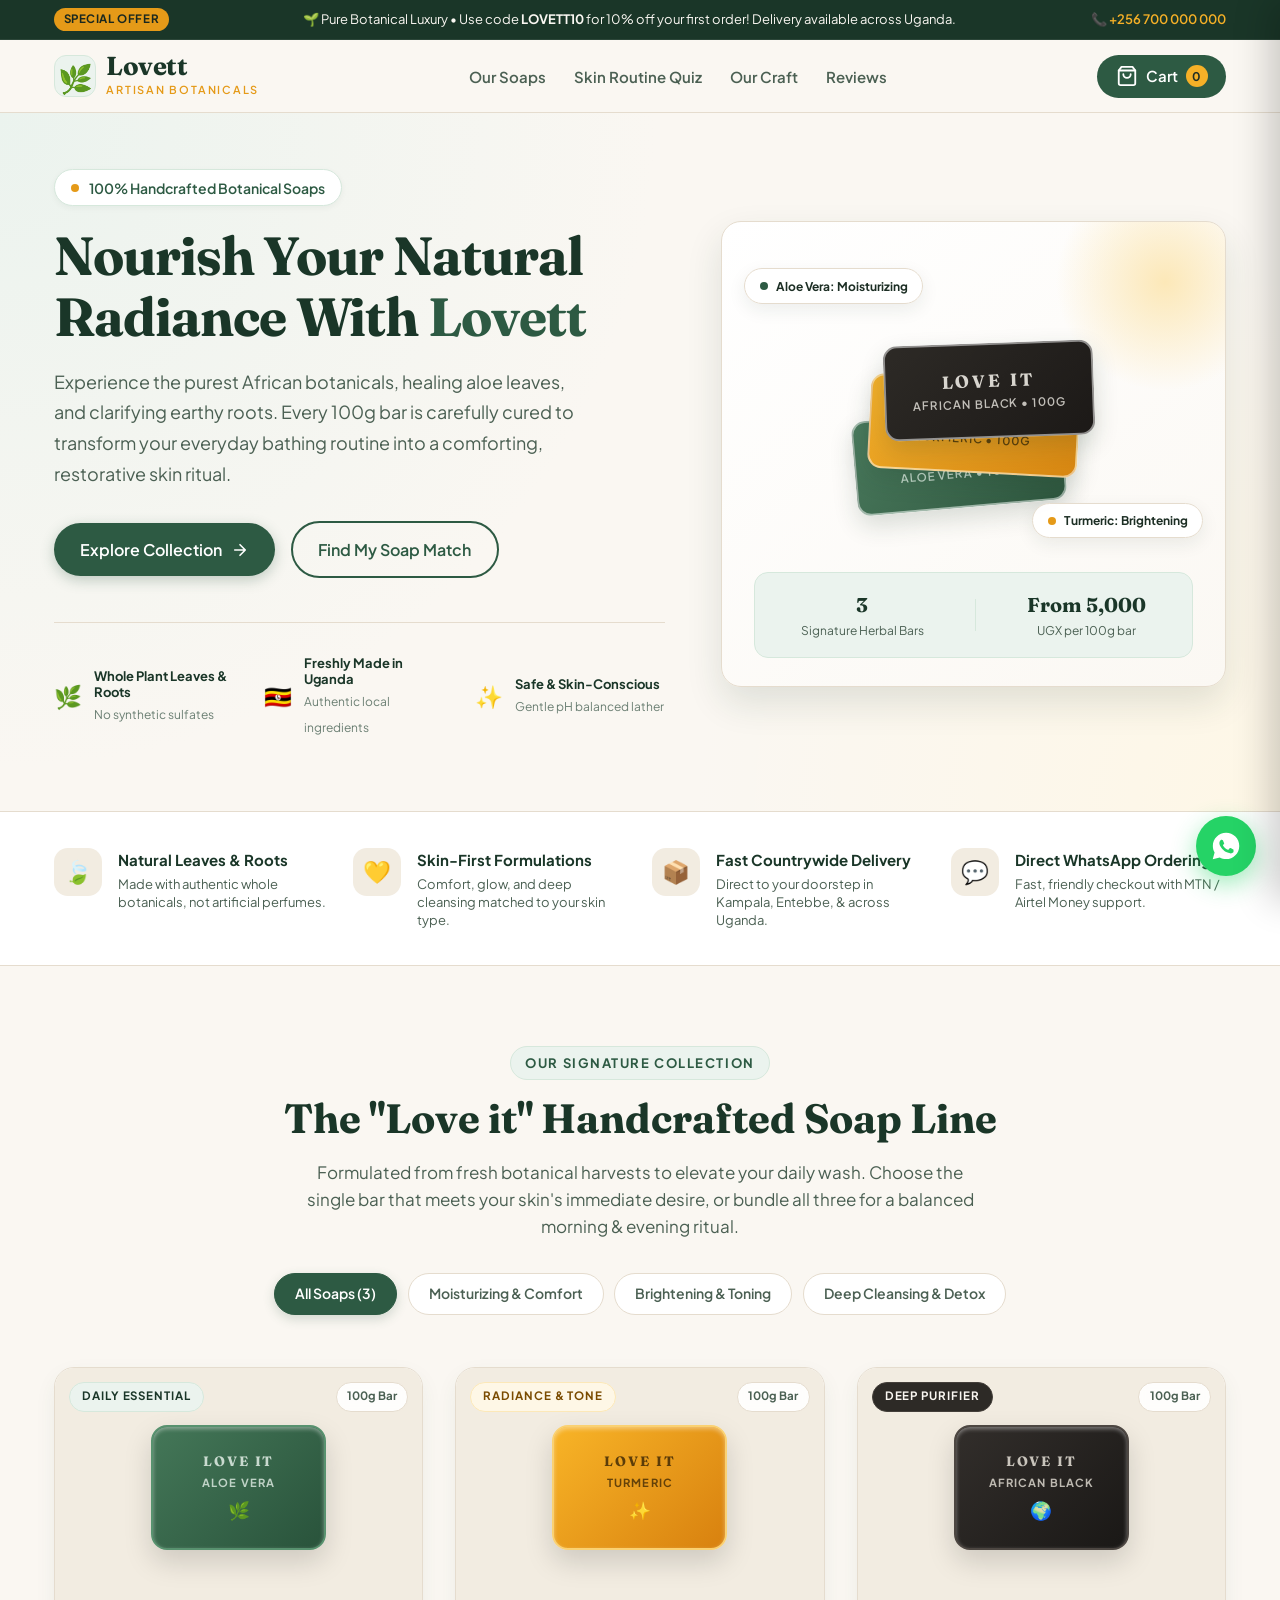
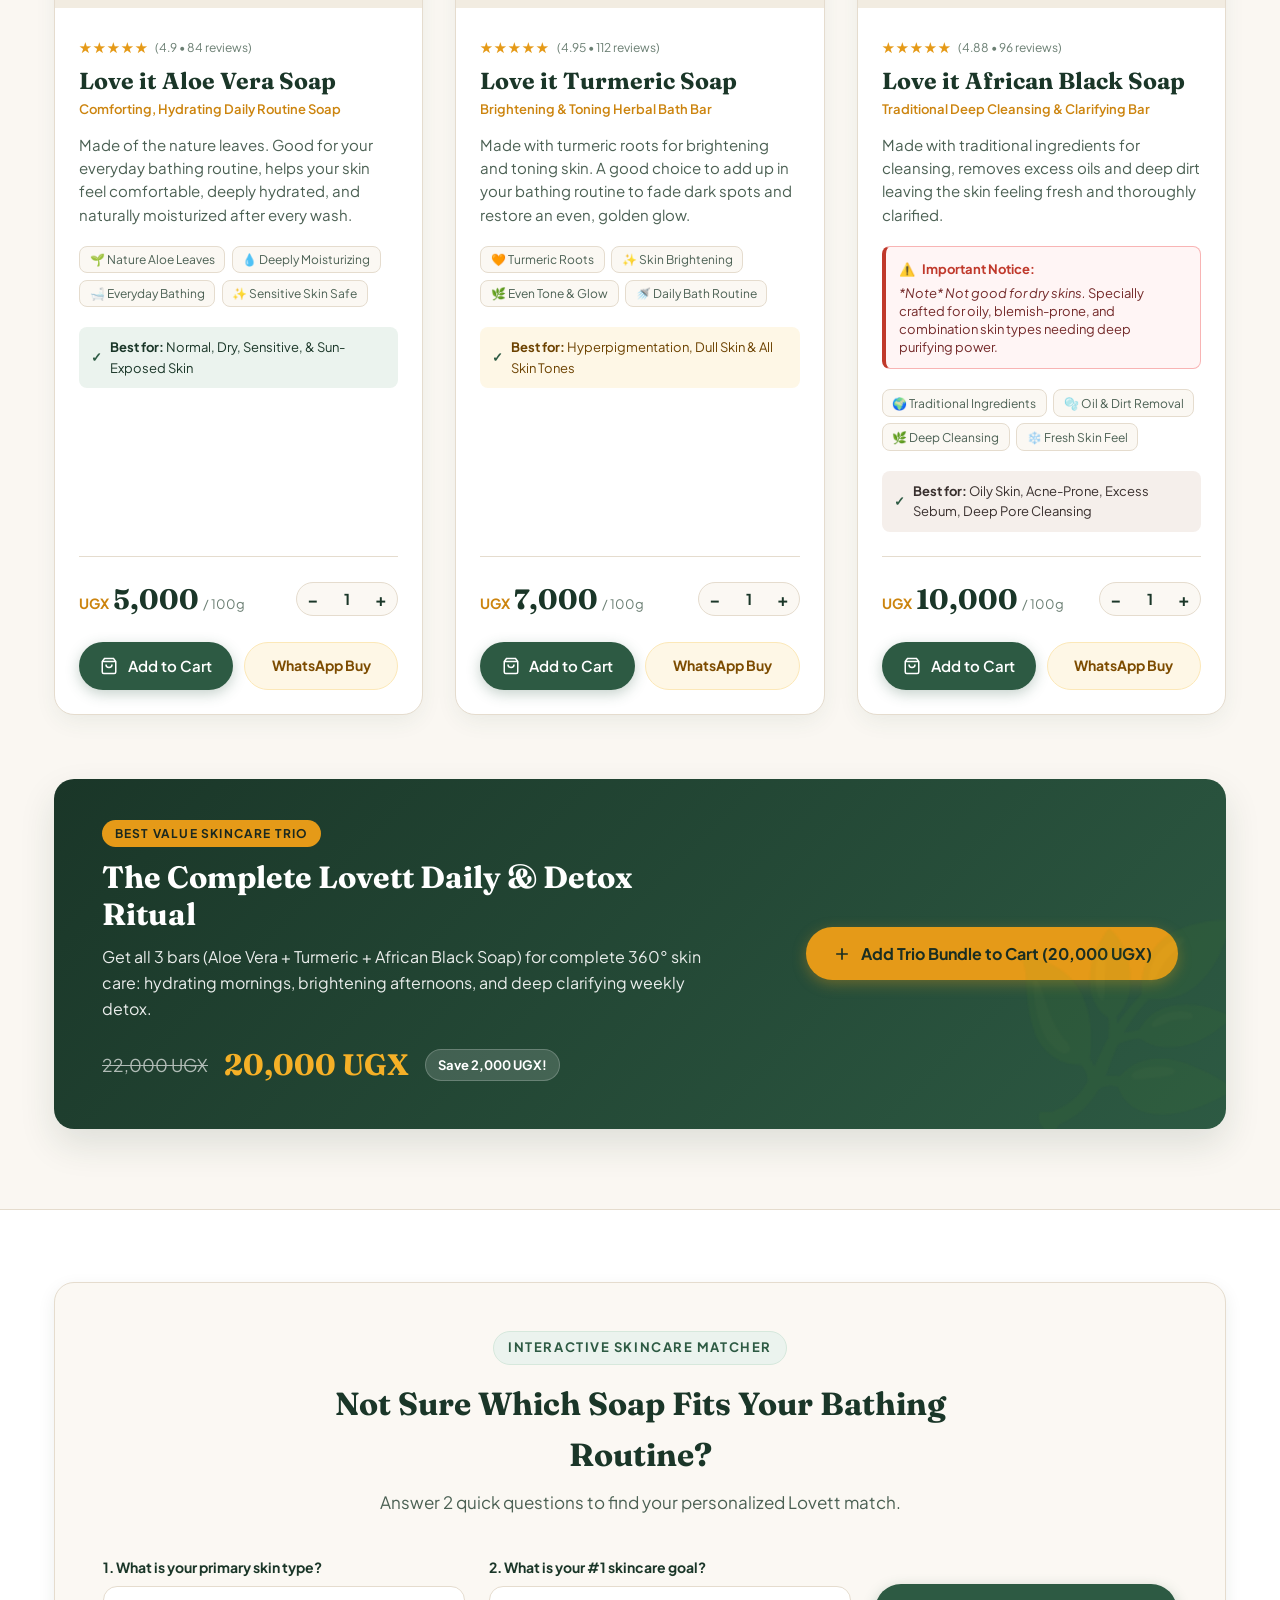
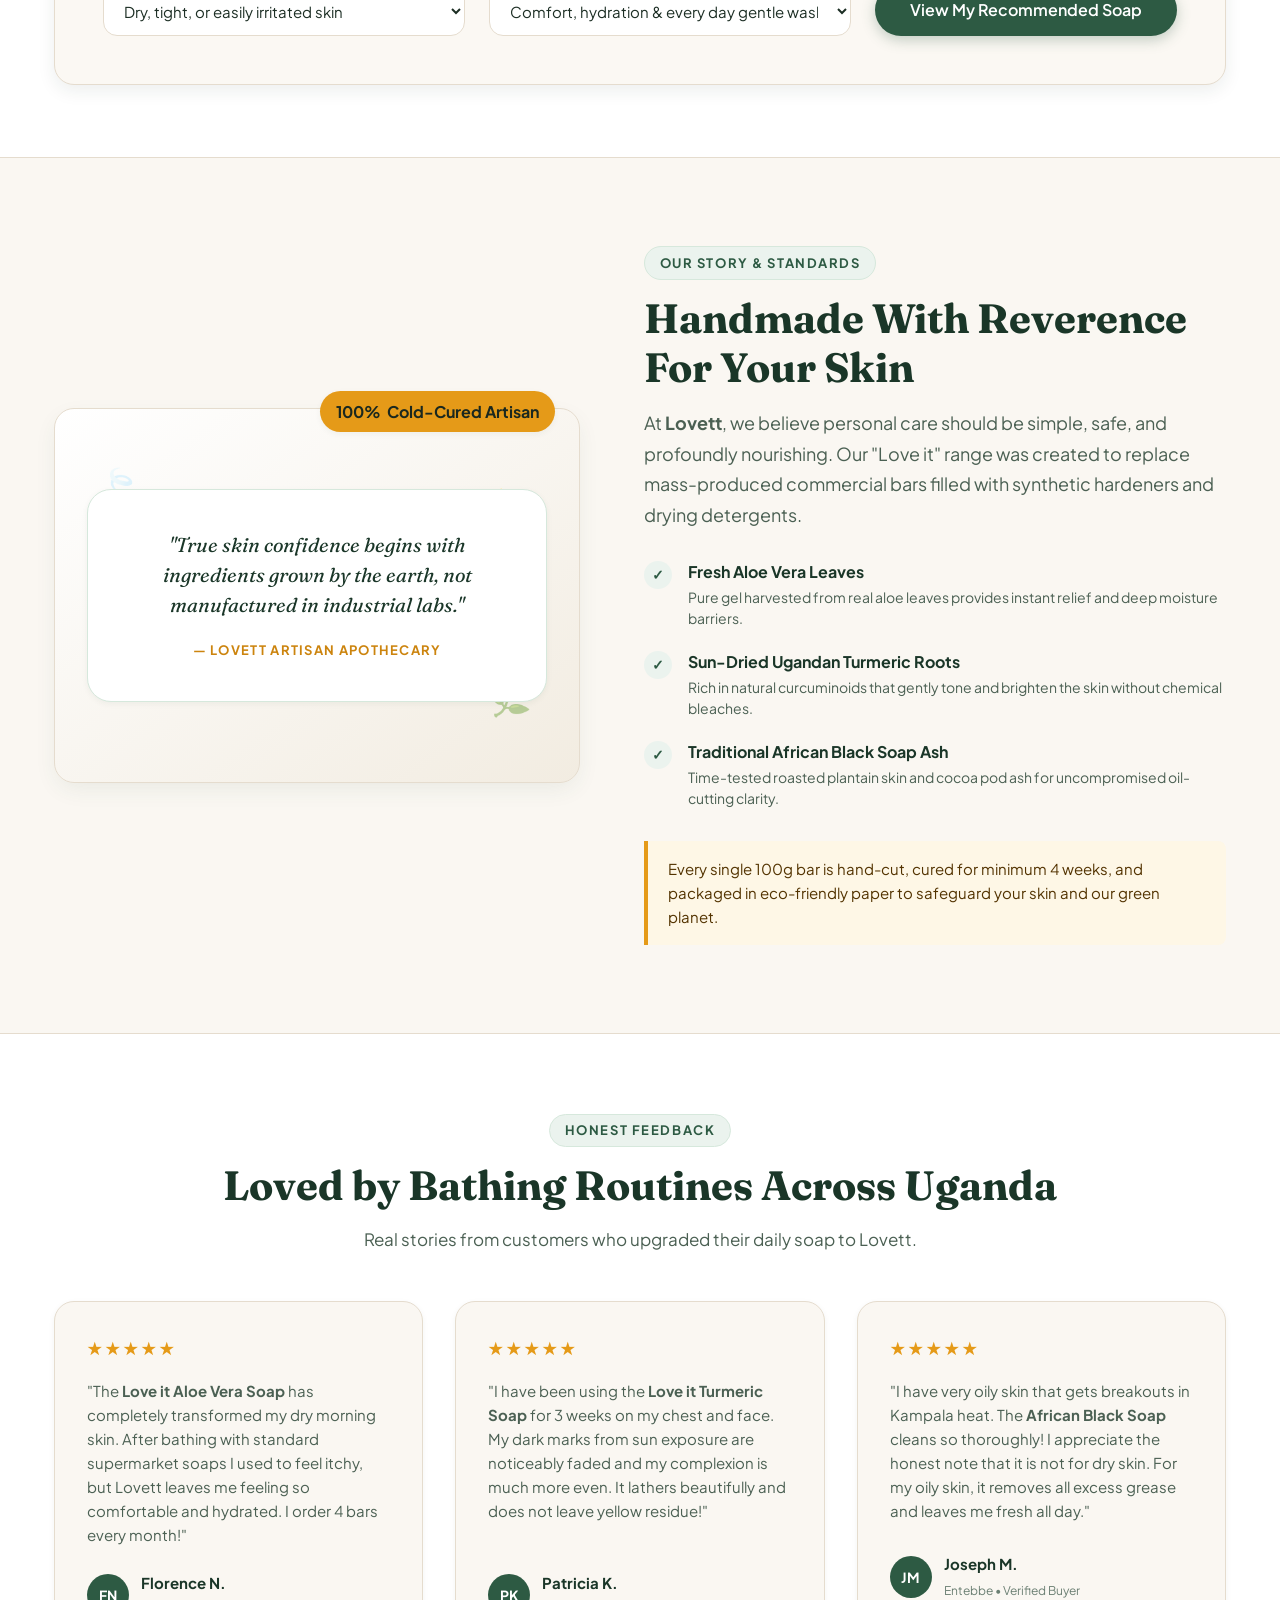
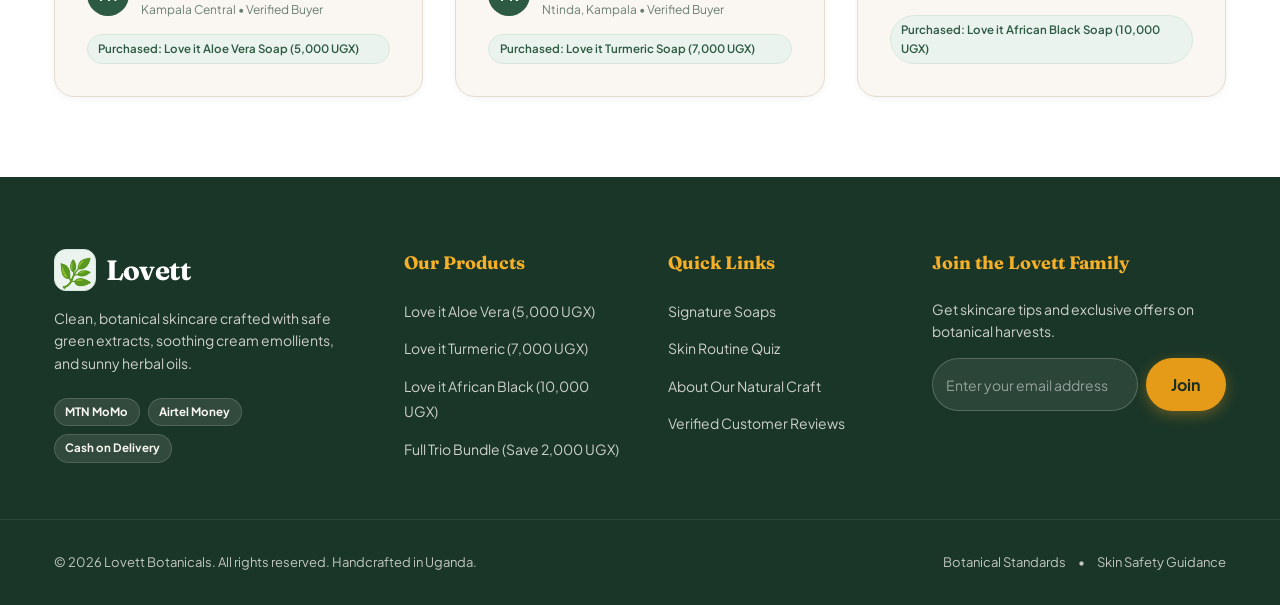
==== commit 1690d145: "Remove FAQ and inquiry sections; make cart screen fully scrollable" ====
--- a/index.html
+++ b/index.html
@@ -44,8 +44,6 @@
           <li><a href="#routine-finder" class="nav-link">Skin Routine Quiz</a></li>
           <li><a href="#about" class="nav-link">Our Craft</a></li>
           <li><a href="#reviews" class="nav-link">Reviews</a></li>
-          <li><a href="#faq" class="nav-link">FAQ</a></li>
-          <li><a href="#contact" class="nav-link">Contact</a></li>
         </ul>
       </nav>
 
@@ -79,8 +77,6 @@
         <li><a href="#routine-finder" class="mobile-link">Skin Routine Quiz</a></li>
         <li><a href="#about" class="mobile-link">Our Craft</a></li>
         <li><a href="#reviews" class="mobile-link">Customer Reviews</a></li>
-        <li><a href="#faq" class="mobile-link">FAQ</a></li>
-        <li><a href="#contact" class="mobile-link">Order & Contact</a></li>
       </ul>
       <div class="mobile-nav-footer">
         <p>Uganda's Botanical Skincare Bar</p>
@@ -665,161 +661,6 @@
         </div>
       </div>
     </section>
-
-    <!-- FAQ Accordion -->
-    <section class="faq-section" id="faq">
-      <div class="container faq-container">
-        <div class="section-header text-center">
-          <span class="section-tag">Got Questions?</span>
-          <h2 class="section-title">Frequently Asked Questions</h2>
-          <p class="section-desc">Everything you need to know about Lovett soaps, ordering, and delivery.</p>
-        </div>
-
-        <div class="faq-accordion" id="faqAccordion">
-          <details class="faq-item" open>
-            <summary class="faq-question">
-              <span>Why is there a note that African Black Soap is not good for dry skin?</span>
-              <span class="faq-chevron" aria-hidden="true">+</span>
-            </summary>
-            <div class="faq-answer">
-              <p>Authentic African Black soap contains natural potash and roasted plantain ash which are powerful clarifiers that break down oils and unclog stubborn pores. Because it is highly clarifying, using it on already dry skin can strip essential natural lipids. If your skin is dry or sensitive, we strongly recommend our soothing <strong>Love it Aloe Vera Soap (5,000 UGX)</strong> instead!</p>
-            </div>
-          </details>
-
-          <details class="faq-item">
-            <summary class="faq-question">
-              <span>How long does a 100g bar of Lovett soap typically last?</span>
-              <span class="faq-chevron" aria-hidden="true">+</span>
-            </summary>
-            <div class="faq-answer">
-              <p>With everyday bathing, one 100g bar lasts approximately 3 to 4 weeks. To maximize the life of your natural soap, keep it in a draining soap dish away from direct water spray so it can air-dry between uses.</p>
-            </div>
-          </details>
-
-          <details class="faq-item">
-            <summary class="faq-question">
-              <span>Can I use Lovett soaps on both my face and body?</span>
-              <span class="faq-chevron" aria-hidden="true">+</span>
-            </summary>
-            <div class="faq-answer">
-              <p>Yes! Both <strong>Love it Aloe Vera Soap</strong> and <strong>Love it Turmeric Soap</strong> are gentle enough for both facial washing and everyday full-body bathing. If you use <strong>African Black Soap</strong> on your face, lather in your hands first, apply gently for 30-60 seconds, rinse thoroughly, and follow with a moisturizing oil or lotion.</p>
-            </div>
-          </details>
-
-          <details class="faq-item">
-            <summary class="faq-question">
-              <span>How do I order and pay? Do you support Mobile Money?</span>
-              <span class="faq-chevron" aria-hidden="true">+</span>
-            </summary>
-            <div class="faq-answer">
-              <p>Yes! We make ordering very effortless. You can add items to your cart and checkout directly on this site, or click "WhatsApp Buy" to send your order directly to our WhatsApp representative. We accept <strong>MTN Mobile Money</strong>, <strong>Airtel Money</strong>, and Cash on Delivery within Kampala.</p>
-            </div>
-          </details>
-
-          <details class="faq-item">
-            <summary class="faq-question">
-              <span>How fast is delivery within Kampala and upcountry?</span>
-              <span class="faq-chevron" aria-hidden="true">+</span>
-            </summary>
-            <div class="faq-answer">
-              <p>Deliveries within Kampala Central and nearby suburbs are completed on the same day or next business morning (3,000 - 5,000 UGX). Deliveries to Entebbe, Jinja, Mbarara, Gulu, and other upcountry districts take 24 to 48 hours via trusted courier / bus parcel services.</p>
-            </div>
-          </details>
-        </div>
-      </div>
-    </section>
-
-    <!-- Contact & Direct Order Inquiry Section -->
-    <section class="contact-section" id="contact">
-      <div class="container contact-grid">
-        <div class="contact-card-info">
-          <span class="section-tag">Direct Customer Support</span>
-          <h2 class="section-title">We're Here For Your Skincare Journey</h2>
-          <p>
-            Have a question about which soap will suit your routine, or want to place a custom bulk order for wholesale/events? Reach out directly.
-          </p>
-
-          <div class="contact-details-list">
-            <div class="contact-detail-row">
-              <span class="detail-icon">📍</span>
-              <div>
-                <strong>Location:</strong>
-                <p>Kampala, Uganda • Dispatching Countrywide</p>
-              </div>
-            </div>
-            <div class="contact-detail-row">
-              <span class="detail-icon">💬</span>
-              <div>
-                <strong>WhatsApp / Telephone:</strong>
-                <p>+256 700 000 000 / +256 770 000 000</p>
-              </div>
-            </div>
-            <div class="contact-detail-row">
-              <span class="detail-icon">🕒</span>
-              <div>
-                <strong>Customer Hours:</strong>
-                <p>Monday – Saturday: 8:00 AM – 7:00 PM EAT</p>
-              </div>
-            </div>
-          </div>
-
-          <div class="whatsapp-card-callout">
-            <div class="callout-header">
-              <span class="wa-badge">Instant Reply</span>
-              <h4>Prefer to Order over WhatsApp?</h4>
-            </div>
-            <p>Skip the forms! Simply message us what soaps you need and your delivery address.</p>
-            <a href="https://wa.me/256700000000?text=Hello%20Lovett!%20I%20would%20like%20to%20inquire%20about%20your%20natural%20soaps." target="_blank" rel="noopener noreferrer" class="btn btn-whatsapp">
-              <span>Chat with Lovett on WhatsApp</span>
-            </a>
-          </div>
-        </div>
-
-        <div class="contact-form-card">
-          <h3 class="form-title">Send Us an Inquiry / Order Request</h3>
-          <p class="form-subtitle">Fill out the quick form below and our team will get back to you promptly.</p>
-
-          <form id="contactForm" class="contact-form">
-            <div class="form-group">
-              <label for="contactName">Your Full Name *</label>
-              <input type="text" id="contactName" required placeholder="e.g. Sarah Namubiru">
-            </div>
-
-            <div class="form-row">
-              <div class="form-group">
-                <label for="contactPhone">Phone / WhatsApp Number *</label>
-                <input type="tel" id="contactPhone" required placeholder="e.g. 0770 123 456">
-              </div>
-              <div class="form-group">
-                <label for="contactLocation">Delivery Town / Area</label>
-                <input type="text" id="contactLocation" placeholder="e.g. Ntinda, Kampala">
-              </div>
-            </div>
-
-            <div class="form-group">
-              <label for="contactSoapChoice">Interested Soap(s)</label>
-              <select id="contactSoapChoice">
-                <option value="All 3 Soaps (Trio Bundle)">Complete Trio Bundle (20,000 UGX)</option>
-                <option value="Love it Aloe Vera Soap">Love it Aloe Vera Soap (5,000 UGX)</option>
-                <option value="Love it Turmeric Soap">Love it Turmeric Soap (7,000 UGX)</option>
-                <option value="Love it African Black Soap">Love it African Black Soap (10,000 UGX)</option>
-                <option value="Custom Wholesale Inquiry">Custom / Wholesale Order</option>
-              </select>
-            </div>
-
-            <div class="form-group">
-              <label for="contactMessage">Special Request or Note</label>
-              <textarea id="contactMessage" rows="3" placeholder="Tell us if you have any questions or delivery instructions..."></textarea>
-            </div>
-
-            <button type="submit" class="btn btn-primary btn-full">
-              <span>Submit Inquiry</span>
-            </button>
-            <div id="contactFeedback" class="form-feedback" hidden></div>
-          </form>
-        </div>
-      </div>
-    </section>
   </main>
 
   <!-- Site Footer -->
@@ -853,10 +694,10 @@
       <div class="footer-nav-col">
         <h4 class="footer-heading">Quick Links</h4>
         <ul class="footer-links">
+          <li><a href="#products">Signature Soaps</a></li>
           <li><a href="#routine-finder">Skin Routine Quiz</a></li>
           <li><a href="#about">About Our Natural Craft</a></li>
           <li><a href="#reviews">Verified Customer Reviews</a></li>
-          <li><a href="#faq">Delivery & FAQs</a></li>
         </ul>
       </div>
 
@@ -875,15 +716,15 @@
       <div class="container footer-bottom-flex">
         <p>&copy; <span id="currentYear">2026</span> Lovett Botanicals. All rights reserved. Handcrafted in Uganda.</p>
         <div class="legal-links">
-          <a href="#faq">Delivery Policies</a>
+          <a href="#about">Botanical Standards</a>
           <span>•</span>
-          <a href="#faq">Skin Safety Guidance</a>
+          <a href="#products">Skin Safety Guidance</a>
         </div>
       </div>
     </div>
   </footer>
 
-  <!-- Slide-out Shopping Cart Drawer -->
+  <!-- Slide-out Shopping Cart Drawer (Fully Scrollable) -->
   <div id="cartDrawerBackdrop" class="cart-backdrop" aria-hidden="true"></div>
   <aside id="cartDrawer" class="cart-drawer" role="dialog" aria-modal="true" aria-label="Shopping Cart" aria-hidden="true">
     <div class="cart-header">
@@ -894,76 +735,79 @@
       <button id="closeCartBtn" class="cart-close-btn" aria-label="Close Shopping Cart">✕</button>
     </div>
 
-    <!-- Free Delivery Threshold Tracker -->
-    <div class="cart-free-shipping-bar">
-      <div class="shipping-bar-text">
-        <span id="shippingProgressText">Add items to view delivery perks</span>
-      </div>
-      <div class="shipping-progress-track">
-        <div id="shippingProgressBar" class="shipping-progress-fill" style="width: 0%;"></div>
-      </div>
-    </div>
-
-    <!-- Cart Items Scroll Area -->
-    <div id="cartItemsContainer" class="cart-items-container">
-      <!-- Items dynamically populated via app.js -->
-      <div class="cart-empty-state">
-        <div class="empty-cart-icon">🛒</div>
-        <h4>Your basket is currently empty</h4>
-        <p>Treat your skin to our fresh Aloe Vera, Turmeric, or African Black soap bars.</p>
-        <a href="#products" class="btn btn-primary btn-sm close-cart-link">Explore Soaps</a>
-      </div>
-    </div>
-
-    <!-- Cart Footer & Checkout Panel -->
-    <div class="cart-footer">
-      <!-- Promo Code Input -->
-      <div class="cart-promo-row">
-        <input type="text" id="promoInput" placeholder="Promo code (e.g. LOVETT10)" aria-label="Promo Code">
-        <button type="button" id="applyPromoBtn" class="btn-promo-apply">Apply</button>
-      </div>
-      <div id="promoMessage" class="promo-message" hidden></div>
-
-      <!-- Delivery Area Selector -->
-      <div class="cart-delivery-selector">
-        <label for="deliveryZoneSelect">Delivery Destination:</label>
-        <select id="deliveryZoneSelect">
-          <option value="3000" selected>Kampala Central / City (3,000 UGX)</option>
-          <option value="5000">Greater Kampala / Wakiso / Kira (5,000 UGX)</option>
-          <option value="6000">Entebbe Road & Entebbe Town (6,000 UGX)</option>
-          <option value="10000">Upcountry Districts - Bus / Courier (10,000 UGX)</option>
-          <option value="0">Self Pick-up in Kampala (Free)</option>
-        </select>
-      </div>
-
-      <!-- Pricing Summary -->
-      <div class="cart-summary-breakdown">
-        <div class="summary-line">
-          <span>Subtotal</span>
-          <span id="cartSubtotalText">0 UGX</span>
-        </div>
-        <div class="summary-line" id="discountLine" hidden>
-          <span class="discount-label">Discount (<span id="discountPercentText">10%</span>)</span>
-          <span id="cartDiscountText" class="discount-value">-0 UGX</span>
-        </div>
-        <div class="summary-line">
-          <span>Delivery</span>
-          <span id="cartDeliveryText">3,000 UGX</span>
-        </div>
-        <div class="summary-line summary-total">
-          <strong>Grand Total</strong>
-          <strong id="cartGrandTotalText">3,000 UGX</strong>
-        </div>
-      </div>
-
-      <!-- Dual Action Buttons -->
-      <div class="cart-checkout-actions">
-        <button id="orderViaWhatsAppBtn" class="btn btn-whatsapp btn-full">
-          <span>💬 Order via WhatsApp (Instant)</span>
-        </button>
-        <button id="openCheckoutModalBtn" class="btn btn-primary btn-full">
-          <span>Direct Checkout (Mobile Money / Cash)</span>
-        </button>
+    <!-- Scrollable Body Container -->
+    <div class="cart-scroll-area">
+      <!-- Free Delivery Threshold Tracker -->
+      <div class="cart-free-shipping-bar">
+        <div class="shipping-bar-text">
+          <span id="shippingProgressText">Add items to view delivery perks</span>
+        </div>
+        <div class="shipping-progress-track">
+          <div id="shippingProgressBar" class="shipping-progress-fill" style="width: 0%;"></div>
+        </div>
+      </div>
+
+      <!-- Cart Items Scroll Area -->
+      <div id="cartItemsContainer" class="cart-items-container">
+        <!-- Items dynamically populated via app.js -->
+        <div class="cart-empty-state">
+          <div class="empty-cart-icon">🛒</div>
+          <h4>Your basket is currently empty</h4>
+          <p>Treat your skin to our fresh Aloe Vera, Turmeric, or African Black soap bars.</p>
+          <a href="#products" class="btn btn-primary btn-sm close-cart-link">Explore Soaps</a>
+        </div>
+      </div>
+
+      <!-- Cart Footer & Checkout Panel -->
+      <div class="cart-footer">
+        <!-- Promo Code Input -->
+        <div class="cart-promo-row">
+          <input type="text" id="promoInput" placeholder="Promo code (e.g. LOVETT10)" aria-label="Promo Code">
+          <button type="button" id="applyPromoBtn" class="btn-promo-apply">Apply</button>
+        </div>
+        <div id="promoMessage" class="promo-message" hidden></div>
+
+        <!-- Delivery Area Selector -->
+        <div class="cart-delivery-selector">
+          <label for="deliveryZoneSelect">Delivery Destination:</label>
+          <select id="deliveryZoneSelect">
+            <option value="3000" selected>Kampala Central / City (3,000 UGX)</option>
+            <option value="5000">Greater Kampala / Wakiso / Kira (5,000 UGX)</option>
+            <option value="6000">Entebbe Road & Entebbe Town (6,000 UGX)</option>
+            <option value="10000">Upcountry Districts - Bus / Courier (10,000 UGX)</option>
+            <option value="0">Self Pick-up in Kampala (Free)</option>
+          </select>
+        </div>
+
+        <!-- Pricing Summary -->
+        <div class="cart-summary-breakdown">
+          <div class="summary-line">
+            <span>Subtotal</span>
+            <span id="cartSubtotalText">0 UGX</span>
+          </div>
+          <div class="summary-line" id="discountLine" hidden>
+            <span class="discount-label">Discount (<span id="discountPercentText">10%</span>)</span>
+            <span id="cartDiscountText" class="discount-value">-0 UGX</span>
+          </div>
+          <div class="summary-line">
+            <span>Delivery</span>
+            <span id="cartDeliveryText">3,000 UGX</span>
+          </div>
+          <div class="summary-line summary-total">
+            <strong>Grand Total</strong>
+            <strong id="cartGrandTotalText">3,000 UGX</strong>
+          </div>
+        </div>
+
+        <!-- Dual Action Buttons -->
+        <div class="cart-checkout-actions">
+          <button id="orderViaWhatsAppBtn" class="btn btn-whatsapp btn-full">
+            <span>💬 Order via WhatsApp (Instant)</span>
+          </button>
+          <button id="openCheckoutModalBtn" class="btn btn-primary btn-full">
+            <span>Direct Checkout (Mobile Money / Cash)</span>
+          </button>
+        </div>
       </div>
     </div>
   </aside>
--- a/styles.css
+++ b/styles.css
@@ -2013,7 +2013,7 @@
   right: 0;
   bottom: 0;
   width: 100%;
-  max-width: 440px;
+  max-width: 460px;
   background-color: #FFFFFF;
   box-shadow: -10px 0 35px rgba(0, 0, 0, 0.2);
   z-index: 999;
@@ -2021,6 +2021,7 @@
   flex-direction: column;
   transform: translateX(100%);
   transition: transform 0.35s cubic-bezier(0.16, 1, 0.3, 1);
+  overflow: hidden;
 }
 
 .cart-drawer.open {
@@ -2028,12 +2029,37 @@
 }
 
 .cart-header {
+  position: sticky;
+  top: 0;
+  z-index: 10;
+  flex-shrink: 0;
   padding: 1.25rem 1.5rem;
   border-bottom: 1px solid var(--cream-border);
   display: flex;
   align-items: center;
   justify-content: space-between;
   background-color: var(--cream-bg);
+}
+
+/* Fully Scrollable Cart Content Wrapper */
+.cart-scroll-area {
+  flex: 1 1 auto;
+  overflow-y: auto;
+  -webkit-overflow-scrolling: touch;
+  overscroll-behavior: contain;
+  display: flex;
+  flex-direction: column;
+  scrollbar-width: thin;
+  scrollbar-color: var(--green-tint) transparent;
+}
+
+.cart-scroll-area::-webkit-scrollbar {
+  width: 6px;
+}
+
+.cart-scroll-area::-webkit-scrollbar-thumb {
+  background-color: var(--green-tint);
+  border-radius: var(--radius-full);
 }
 
 .cart-header-title h3 {
@@ -2070,6 +2096,7 @@
   background-color: var(--green-soft);
   padding: 0.75rem 1.5rem;
   border-bottom: 1px solid var(--green-tint);
+  flex-shrink: 0;
 }
 
 .shipping-bar-text {
@@ -2097,8 +2124,6 @@
 
 /* Cart Items List */
 .cart-items-container {
-  flex-grow: 1;
-  overflow-y: auto;
   padding: 1.25rem 1.5rem;
   display: flex;
   flex-direction: column;
@@ -2215,12 +2240,14 @@
 
 /* Cart Footer Panel */
 .cart-footer {
-  padding: 1.25rem 1.5rem;
+  margin-top: auto;
+  padding: 1.25rem 1.5rem 2.5rem;
   border-top: 1px solid var(--cream-border);
   background-color: var(--cream-card-warm);
   display: flex;
   flex-direction: column;
   gap: 0.85rem;
+  flex-shrink: 0;
 }
 
 .cart-promo-row {
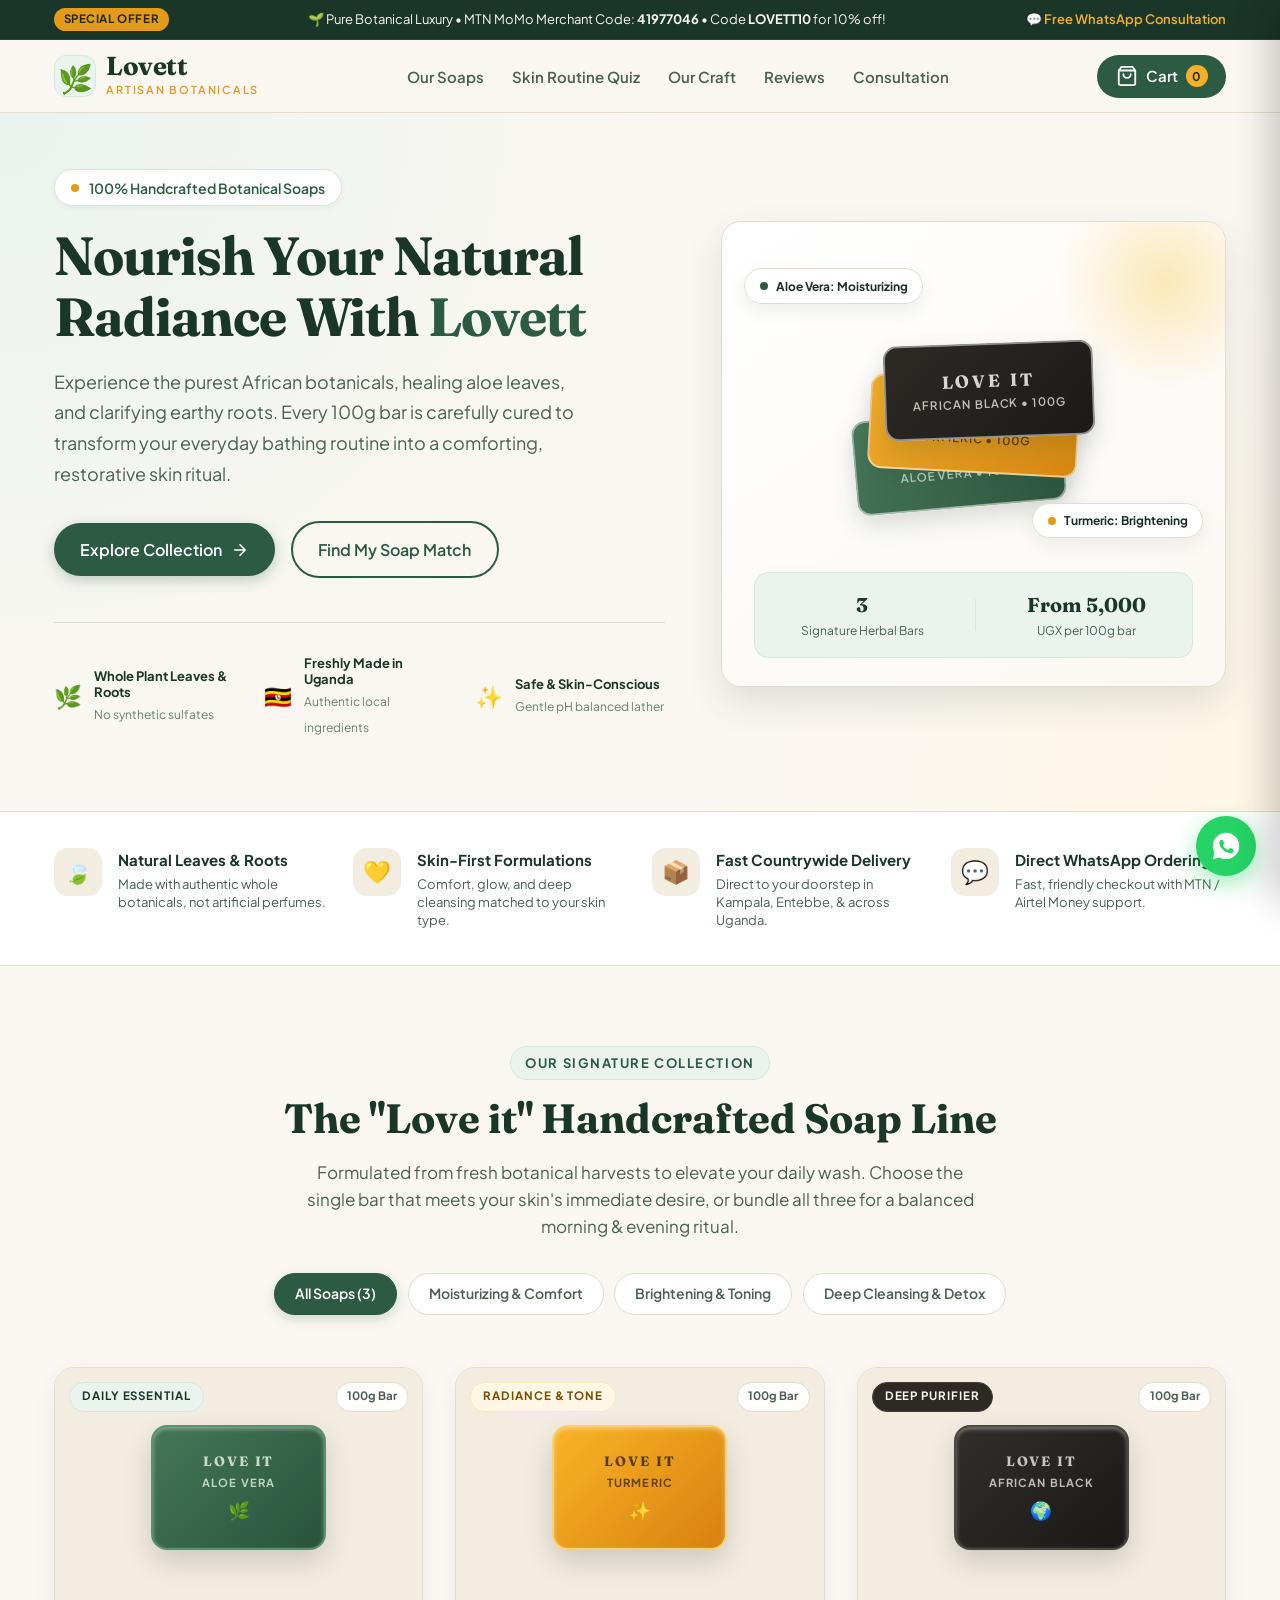
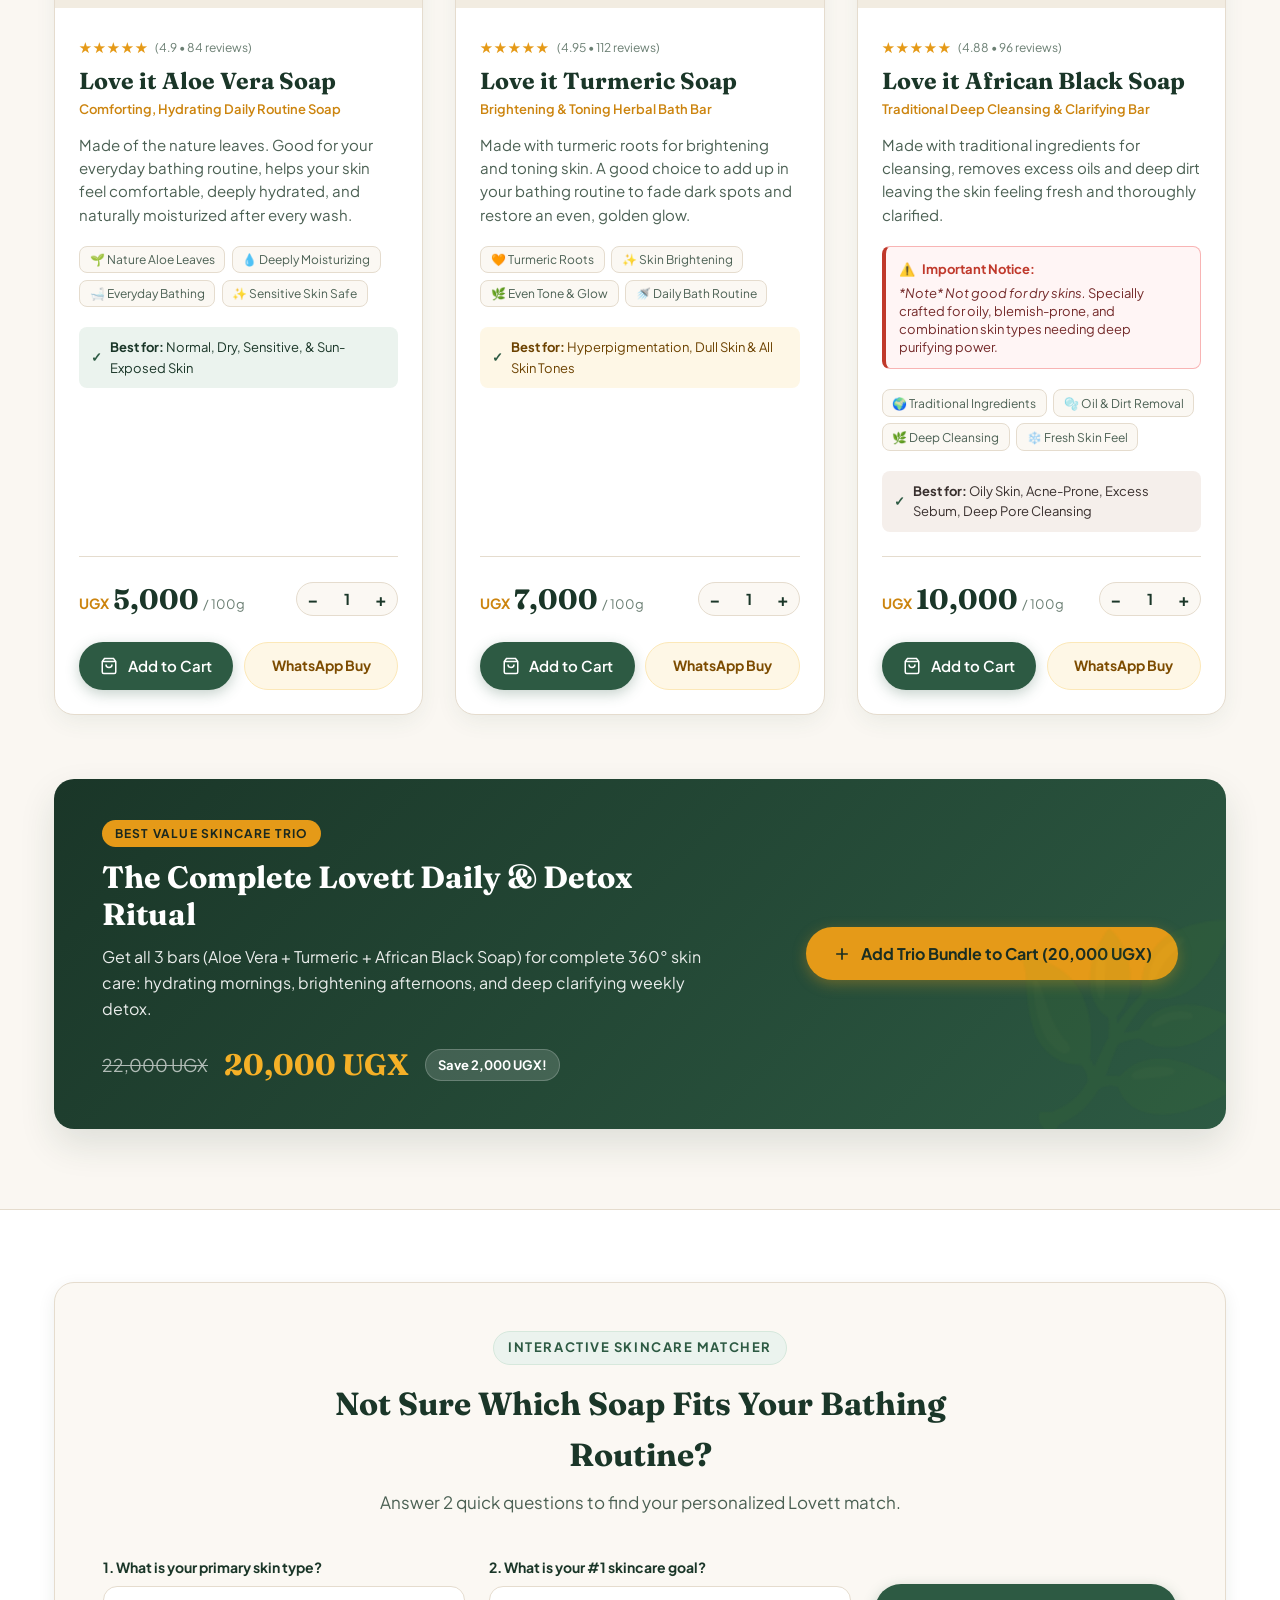
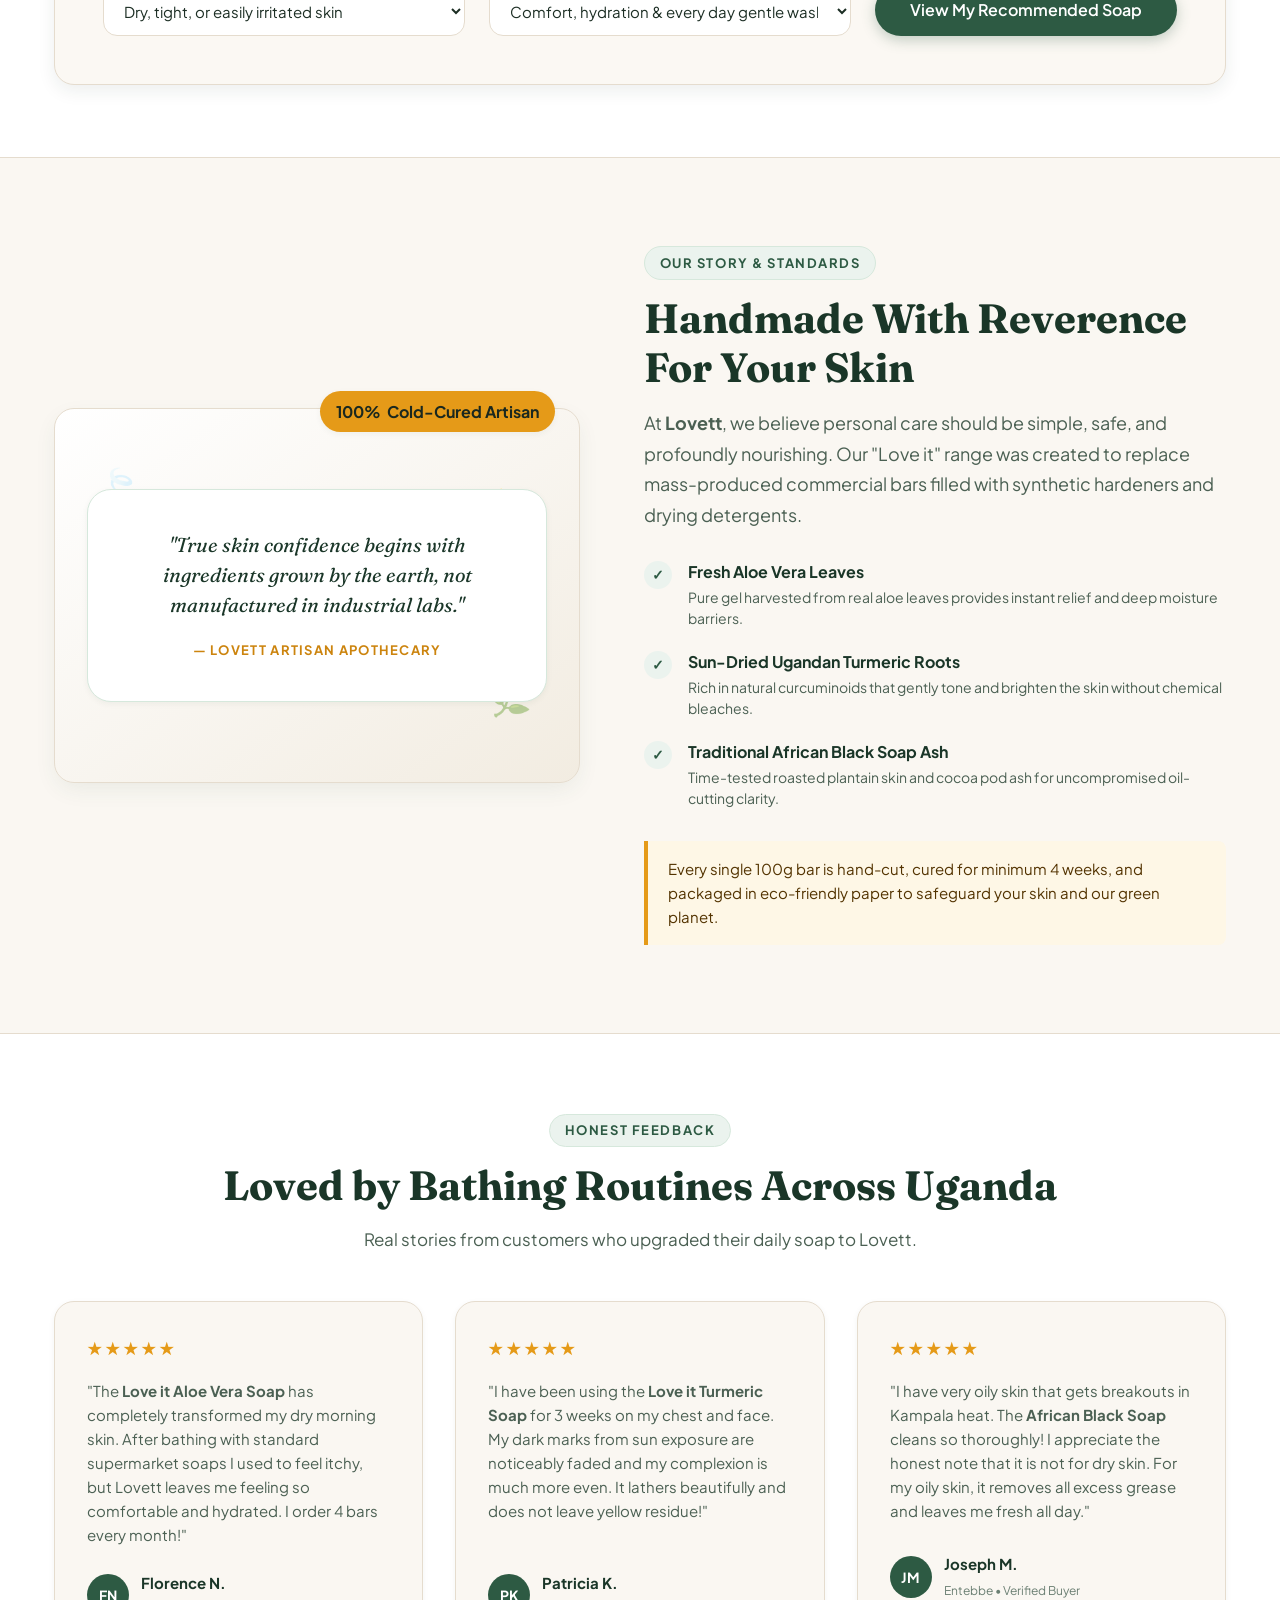
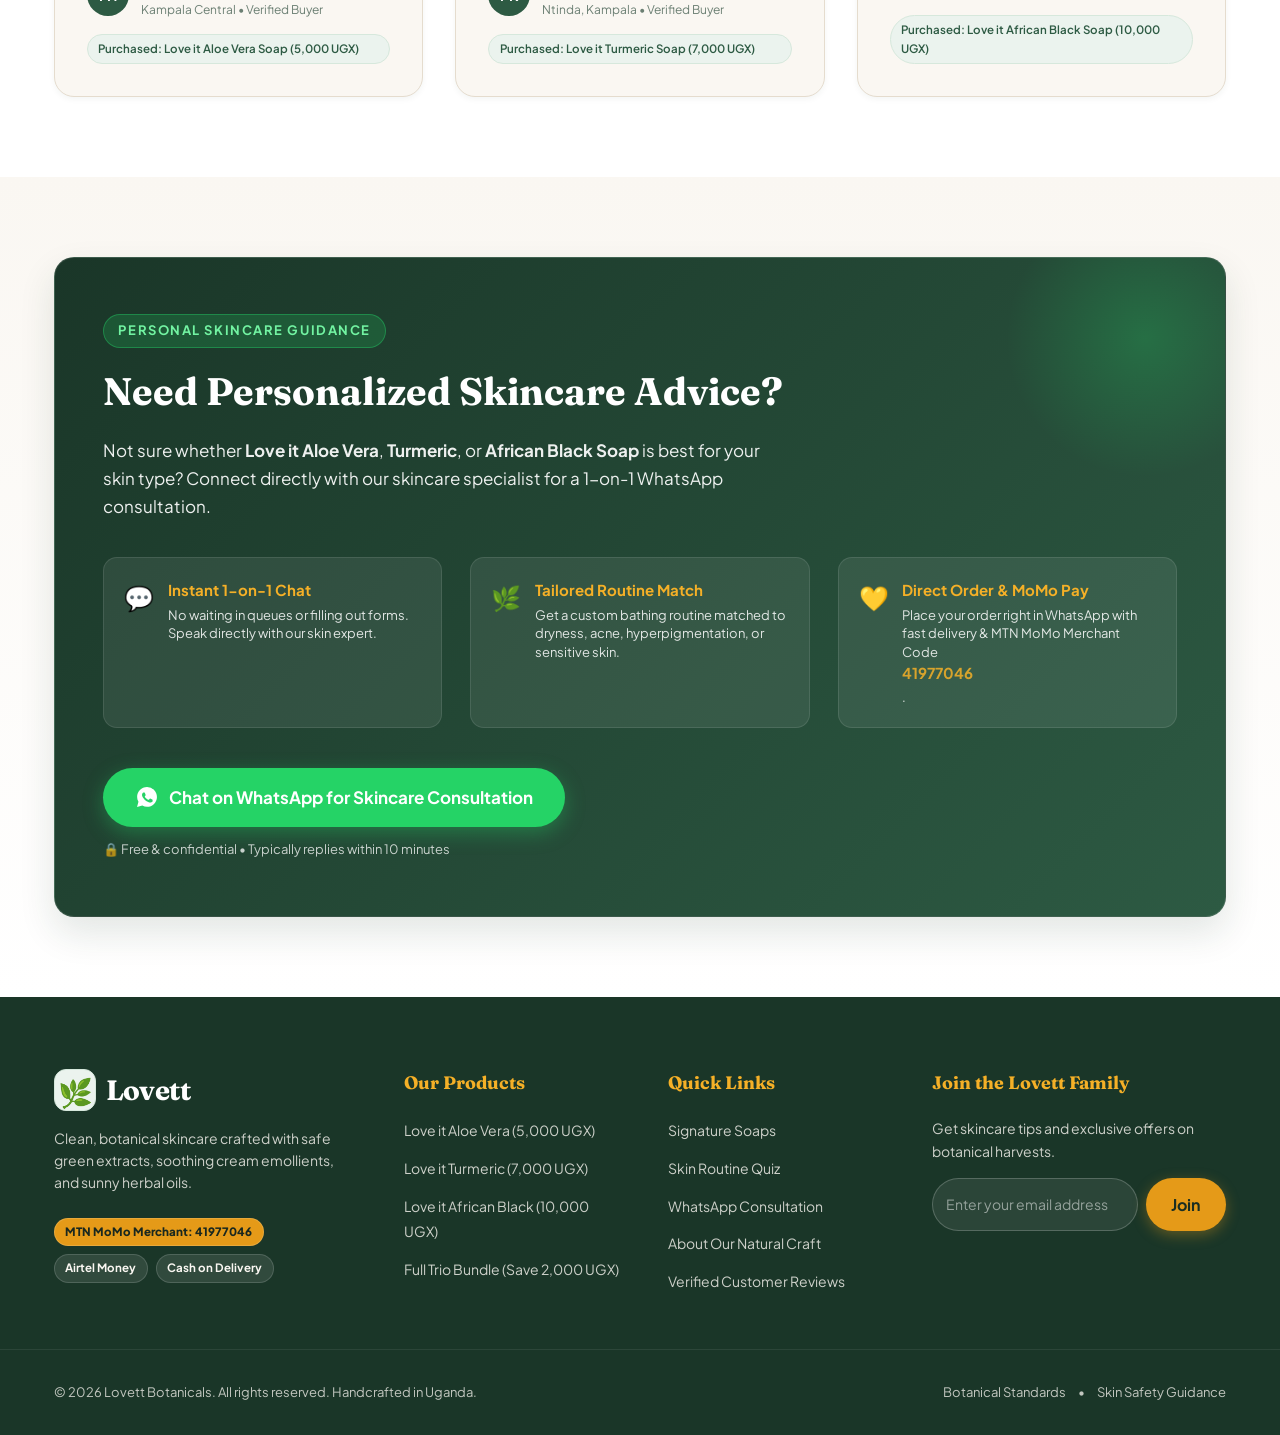
==== commit f50e0404: "Add MTN MoMo merchant code 41977046 and WhatsApp skincare consultation section" ====
--- a/index.html
+++ b/index.html
@@ -19,9 +19,9 @@
   <aside class="announcement-bar" aria-label="Store Announcement">
     <div class="container announcement-content">
       <span class="announcement-tag">Special Offer</span>
-      <p>🌱 Pure Botanical Luxury • Use code <strong>LOVETT10</strong> for 10% off your first order! Delivery available across Uganda.</p>
+      <p>🌱 Pure Botanical Luxury • MTN MoMo Merchant Code: <strong>41977046</strong> • Code <strong>LOVETT10</strong> for 10% off!</p>
       <div class="announcement-contact">
-        <a href="tel:+256700000000" aria-label="Call Lovett Customer Care">📞 +256 700 000 000</a>
+        <a href="https://wa.me/256700000000?text=Hello%20Lovett!%20I%20would%20like%20a%20free%20skincare%20consultation." target="_blank" rel="noopener noreferrer">💬 Free WhatsApp Consultation</a>
       </div>
     </div>
   </aside>
@@ -44,6 +44,7 @@
           <li><a href="#routine-finder" class="nav-link">Skin Routine Quiz</a></li>
           <li><a href="#about" class="nav-link">Our Craft</a></li>
           <li><a href="#reviews" class="nav-link">Reviews</a></li>
+          <li><a href="#consultation" class="nav-link">Consultation</a></li>
         </ul>
       </nav>
 
@@ -77,6 +78,7 @@
         <li><a href="#routine-finder" class="mobile-link">Skin Routine Quiz</a></li>
         <li><a href="#about" class="mobile-link">Our Craft</a></li>
         <li><a href="#reviews" class="mobile-link">Customer Reviews</a></li>
+        <li><a href="#consultation" class="mobile-link">WhatsApp Consultation</a></li>
       </ul>
       <div class="mobile-nav-footer">
         <p>Uganda's Botanical Skincare Bar</p>
@@ -661,6 +663,61 @@
         </div>
       </div>
     </section>
+
+    <!-- Skincare Consultation Section (WhatsApp Only) -->
+    <section class="consultation-section" id="consultation">
+      <div class="container">
+        <div class="consultation-card">
+          <div class="consultation-glow"></div>
+          <div class="consultation-content">
+            <span class="section-tag consultation-tag">Personal Skincare Guidance</span>
+            <h2 class="consultation-title">Need Personalized Skincare Advice?</h2>
+            <p class="consultation-desc">
+              Not sure whether <strong>Love it Aloe Vera</strong>, <strong>Turmeric</strong>, or <strong>African Black Soap</strong> is best for your skin type? Connect directly with our skincare specialist for a 1-on-1 WhatsApp consultation.
+            </p>
+
+            <div class="consultation-perks">
+              <div class="consultation-perk">
+                <span class="perk-bullet">💬</span>
+                <div>
+                  <strong>Instant 1-on-1 Chat</strong>
+                  <p>No waiting in queues or filling out forms. Speak directly with our skin expert.</p>
+                </div>
+              </div>
+
+              <div class="consultation-perk">
+                <span class="perk-bullet">🌿</span>
+                <div>
+                  <strong>Tailored Routine Match</strong>
+                  <p>Get a custom bathing routine matched to dryness, acne, hyperpigmentation, or sensitive skin.</p>
+                </div>
+              </div>
+
+              <div class="consultation-perk">
+                <span class="perk-bullet">💛</span>
+                <div>
+                  <strong>Direct Order & MoMo Pay</strong>
+                  <p>Place your order right in WhatsApp with fast delivery & MTN MoMo Merchant Code <strong>41977046</strong>.</p>
+                </div>
+              </div>
+            </div>
+
+            <div class="consultation-action-area">
+              <a href="https://wa.me/256700000000?text=Hello%20Lovett!%20I%20would%20like%20a%20free%20skincare%20consultation%20to%20find%20the%20best%20soap%20for%20my%20skin." 
+                 target="_blank" 
+                 rel="noopener noreferrer" 
+                 class="btn btn-whatsapp btn-consultation">
+                <svg width="24" height="24" viewBox="0 0 24 24" fill="currentColor">
+                  <path d="M12.04 2c-5.46 0-9.91 4.45-9.91 9.91 0 1.75.46 3.45 1.32 4.95L2.05 22l5.25-1.38c1.45.79 3.08 1.21 4.74 1.21 5.46 0 9.91-4.45 9.91-9.91 0-2.65-1.03-5.14-2.9-7.01A9.816 9.816 0 0 0 12.04 2zm5.78 14.12c-.24.68-1.39 1.3-1.92 1.38-.49.07-1.12.1-3.23-.77-2.69-1.11-4.41-3.84-4.54-4.02-.13-.18-1.09-1.45-1.09-2.76s.69-1.96.93-2.22c.24-.26.53-.33.71-.33.18 0 .35 0 .5.01.16.01.37-.06.58.44.22.52.74 1.8.8 1.93.07.13.11.29.02.47-.09.18-.13.29-.26.44-.13.15-.28.34-.4.46-.13.13-.27.27-.12.53.15.26.68 1.12 1.45 1.81 1 .89 1.84 1.17 2.1 1.3.26.13.42.11.57-.07.15-.18.66-.77.84-1.03.18-.26.35-.22.59-.13.24.09 1.54.73 1.8.86.26.13.44.2.5.31.06.11.06.66-.18 1.34z"/>
+                </svg>
+                <span>Chat on WhatsApp for Skincare Consultation</span>
+              </a>
+              <span class="consultation-note">🔒 Free & confidential • Typically replies within 10 minutes</span>
+            </div>
+          </div>
+        </div>
+      </div>
+    </section>
   </main>
 
   <!-- Site Footer -->
@@ -675,7 +732,7 @@
           Clean, botanical skincare crafted with safe green extracts, soothing cream emollients, and sunny herbal oils.
         </p>
         <div class="footer-payment-badges">
-          <span class="pay-chip">MTN MoMo</span>
+          <span class="pay-chip momo-highlight">MTN MoMo Merchant: 41977046</span>
           <span class="pay-chip">Airtel Money</span>
           <span class="pay-chip">Cash on Delivery</span>
         </div>
@@ -696,6 +753,7 @@
         <ul class="footer-links">
           <li><a href="#products">Signature Soaps</a></li>
           <li><a href="#routine-finder">Skin Routine Quiz</a></li>
+          <li><a href="#consultation">WhatsApp Consultation</a></li>
           <li><a href="#about">About Our Natural Craft</a></li>
           <li><a href="#reviews">Verified Customer Reviews</a></li>
         </ul>
@@ -799,6 +857,15 @@
           </div>
         </div>
 
+        <!-- MTN MoMo Merchant Payment Badge in Cart -->
+        <div class="cart-momo-notice">
+          <div class="momo-notice-header">
+            <span class="momo-pill">MTN MoMo Pay</span>
+            <span class="momo-code-label">Merchant Code: <strong>41977046</strong></span>
+          </div>
+          <small>Dial *165*3# &bull; Merchant: <strong>41977046</strong></small>
+        </div>
+
         <!-- Dual Action Buttons -->
         <div class="cart-checkout-actions">
           <button id="orderViaWhatsAppBtn" class="btn btn-whatsapp btn-full">
@@ -844,10 +911,34 @@
         <div class="form-group">
           <label for="checkoutPayment">Payment Method</label>
           <select id="checkoutPayment" required>
-            <option value="MTN Mobile Money">MTN Mobile Money (Pay on delivery / Prompt)</option>
+            <option value="MTN Mobile Money" selected>MTN Mobile Money (Merchant Code: 41977046)</option>
             <option value="Airtel Money">Airtel Money (Pay on delivery / Prompt)</option>
             <option value="Cash on Delivery">Cash on Delivery (Kampala & Entebbe only)</option>
           </select>
+        </div>
+
+        <!-- MTN MoMo Merchant Payment Details Box -->
+        <div class="momo-payment-card" id="momoPaymentInfo">
+          <div class="momo-card-badge">
+            <span>💛 MTN MoMo Merchant Payment</span>
+          </div>
+          <div class="momo-card-main">
+            <div class="momo-code-display">
+              <span class="momo-code-title">Merchant Code:</span>
+              <strong class="momo-code-digits" id="momoCodeText">41977046</strong>
+            </div>
+            <button type="button" id="copyMomoBtn" class="btn-copy-momo" aria-label="Copy MTN MoMo Merchant Code">
+              <span>📋 Copy Code</span>
+            </button>
+          </div>
+          <div class="momo-ussd-instructions">
+            <p><strong>How to pay on MTN phone:</strong></p>
+            <ol>
+              <li>Dial <code>*165*3#</code> (Merchant Payments)</li>
+              <li>Enter Merchant Code: <strong>41977046</strong></li>
+              <li>Enter Total UGX Amount & confirm with your MTN MoMo PIN</li>
+            </ol>
+          </div>
         </div>
 
         <div class="form-group">
--- a/styles.css
+++ b/styles.css
@@ -2557,6 +2557,241 @@
   to { opacity: 1; transform: translateY(0); }
 }
 
+/* --- Skincare Consultation (WhatsApp Only) Section --- */
+.consultation-section {
+  padding: 5rem 0;
+  background: linear-gradient(180deg, var(--cream-bg) 0%, #FFFFFF 100%);
+}
+
+.consultation-card {
+  background: linear-gradient(135deg, #1A3628 0%, #2D5A43 100%);
+  border-radius: var(--radius-lg);
+  padding: 3.5rem 3rem;
+  color: #FFFFFF;
+  position: relative;
+  overflow: hidden;
+  box-shadow: var(--shadow-lg);
+  border: 1px solid rgba(255, 255, 255, 0.12);
+}
+
+.consultation-glow {
+  position: absolute;
+  top: -60px;
+  right: -60px;
+  width: 280px;
+  height: 280px;
+  background: radial-gradient(circle, rgba(37, 211, 102, 0.25) 0%, transparent 70%);
+  pointer-events: none;
+}
+
+.consultation-tag {
+  background-color: rgba(37, 211, 102, 0.2);
+  color: #72F3A2;
+  border-color: rgba(37, 211, 102, 0.4);
+}
+
+.consultation-title {
+  font-family: var(--font-serif);
+  font-size: clamp(1.8rem, 3vw, 2.6rem);
+  color: #FFFFFF;
+  margin-bottom: 0.85rem;
+}
+
+.consultation-desc {
+  font-size: 1.0625rem;
+  opacity: 0.92;
+  line-height: 1.65;
+  max-width: 680px;
+  margin-bottom: 2.25rem;
+}
+
+.consultation-perks {
+  display: grid;
+  grid-template-columns: repeat(3, 1fr);
+  gap: 1.75rem;
+  margin-bottom: 2.5rem;
+}
+
+.consultation-perk {
+  display: flex;
+  align-items: flex-start;
+  gap: 0.85rem;
+  background: rgba(255, 255, 255, 0.08);
+  padding: 1.25rem;
+  border-radius: var(--radius-md);
+  border: 1px solid rgba(255, 255, 255, 0.1);
+}
+
+.perk-bullet {
+  font-size: 1.5rem;
+  flex-shrink: 0;
+}
+
+.consultation-perk strong {
+  display: block;
+  font-size: 0.9375rem;
+  color: var(--yellow-bright);
+  margin-bottom: 0.25rem;
+}
+
+.consultation-perk p {
+  font-size: 0.8125rem;
+  opacity: 0.85;
+  line-height: 1.45;
+  margin: 0;
+}
+
+.consultation-action-area {
+  display: flex;
+  flex-direction: column;
+  align-items: flex-start;
+  gap: 0.75rem;
+}
+
+.btn-consultation {
+  padding: 1rem 2rem;
+  font-size: 1.0625rem;
+  font-weight: 700;
+  border-radius: var(--radius-full);
+  box-shadow: 0 6px 20px rgba(37, 211, 102, 0.35);
+}
+
+.consultation-note {
+  font-size: 0.8125rem;
+  opacity: 0.75;
+}
+
+/* --- MTN MoMo Merchant Payment Component Styles --- */
+.cart-momo-notice {
+  background-color: var(--yellow-soft);
+  border: 1px solid var(--yellow-tint);
+  border-radius: var(--radius-sm);
+  padding: 0.65rem 0.85rem;
+  display: flex;
+  flex-direction: column;
+  gap: 0.25rem;
+}
+
+.momo-notice-header {
+  display: flex;
+  align-items: center;
+  justify-content: space-between;
+  gap: 0.5rem;
+}
+
+.momo-pill {
+  background-color: var(--yellow-primary);
+  color: #1A281F;
+  font-size: 0.7rem;
+  font-weight: 800;
+  padding: 0.15rem 0.5rem;
+  border-radius: var(--radius-full);
+  text-transform: uppercase;
+  letter-spacing: 0.05em;
+}
+
+.momo-code-label {
+  font-size: 0.8125rem;
+  color: #6C4200;
+}
+
+.cart-momo-notice small {
+  font-size: 0.75rem;
+  color: #7A5310;
+}
+
+/* Checkout Dialog MoMo Card */
+.momo-payment-card {
+  background: linear-gradient(135deg, #FFFDF8, var(--yellow-soft));
+  border: 2px solid var(--yellow-primary);
+  border-radius: var(--radius-md);
+  padding: 1.15rem 1.25rem;
+  margin-bottom: 0.5rem;
+}
+
+.momo-card-badge {
+  font-size: 0.8125rem;
+  font-weight: 800;
+  color: #7A4B00;
+  text-transform: uppercase;
+  letter-spacing: 0.06em;
+  margin-bottom: 0.5rem;
+}
+
+.momo-card-main {
+  display: flex;
+  align-items: center;
+  justify-content: space-between;
+  background-color: #FFFFFF;
+  padding: 0.65rem 0.95rem;
+  border-radius: var(--radius-sm);
+  border: 1px solid var(--yellow-tint);
+  margin-bottom: 0.75rem;
+}
+
+.momo-code-display {
+  display: flex;
+  align-items: baseline;
+  gap: 0.5rem;
+}
+
+.momo-code-title {
+  font-size: 0.8125rem;
+  color: var(--text-secondary);
+  font-weight: 600;
+}
+
+.momo-code-digits {
+  font-family: 'Courier New', Courier, monospace;
+  font-size: 1.45rem;
+  font-weight: 900;
+  color: #B36800;
+  letter-spacing: 0.08em;
+}
+
+.btn-copy-momo {
+  background-color: var(--yellow-primary);
+  color: #1A281F;
+  font-size: 0.75rem;
+  font-weight: 700;
+  padding: 0.45rem 0.85rem;
+  border-radius: var(--radius-full);
+  transition: background-color var(--trans-fast);
+}
+
+.btn-copy-momo:hover {
+  background-color: var(--yellow-hover);
+  color: #FFFFFF;
+}
+
+.momo-ussd-instructions {
+  font-size: 0.8125rem;
+  color: #553A0B;
+}
+
+.momo-ussd-instructions p {
+  margin-bottom: 0.3rem;
+}
+
+.momo-ussd-instructions ol {
+  padding-left: 1.25rem;
+  margin: 0;
+  line-height: 1.5;
+}
+
+.momo-ussd-instructions code {
+  background-color: rgba(229, 154, 24, 0.2);
+  padding: 0.15rem 0.4rem;
+  border-radius: 4px;
+  font-weight: 700;
+}
+
+.momo-highlight {
+  background-color: var(--yellow-primary) !important;
+  color: #1A281F !important;
+  font-weight: 800 !important;
+}
+
 /* --- Responsive Breakpoints --- */
 @media (max-width: 1024px) {
   .hero-grid {
@@ -2585,6 +2820,10 @@
     grid-template-columns: 1fr;
   }
 
+  .consultation-perks {
+    grid-template-columns: 1fr;
+  }
+
   .footer-grid {
     grid-template-columns: repeat(2, 1fr);
   }
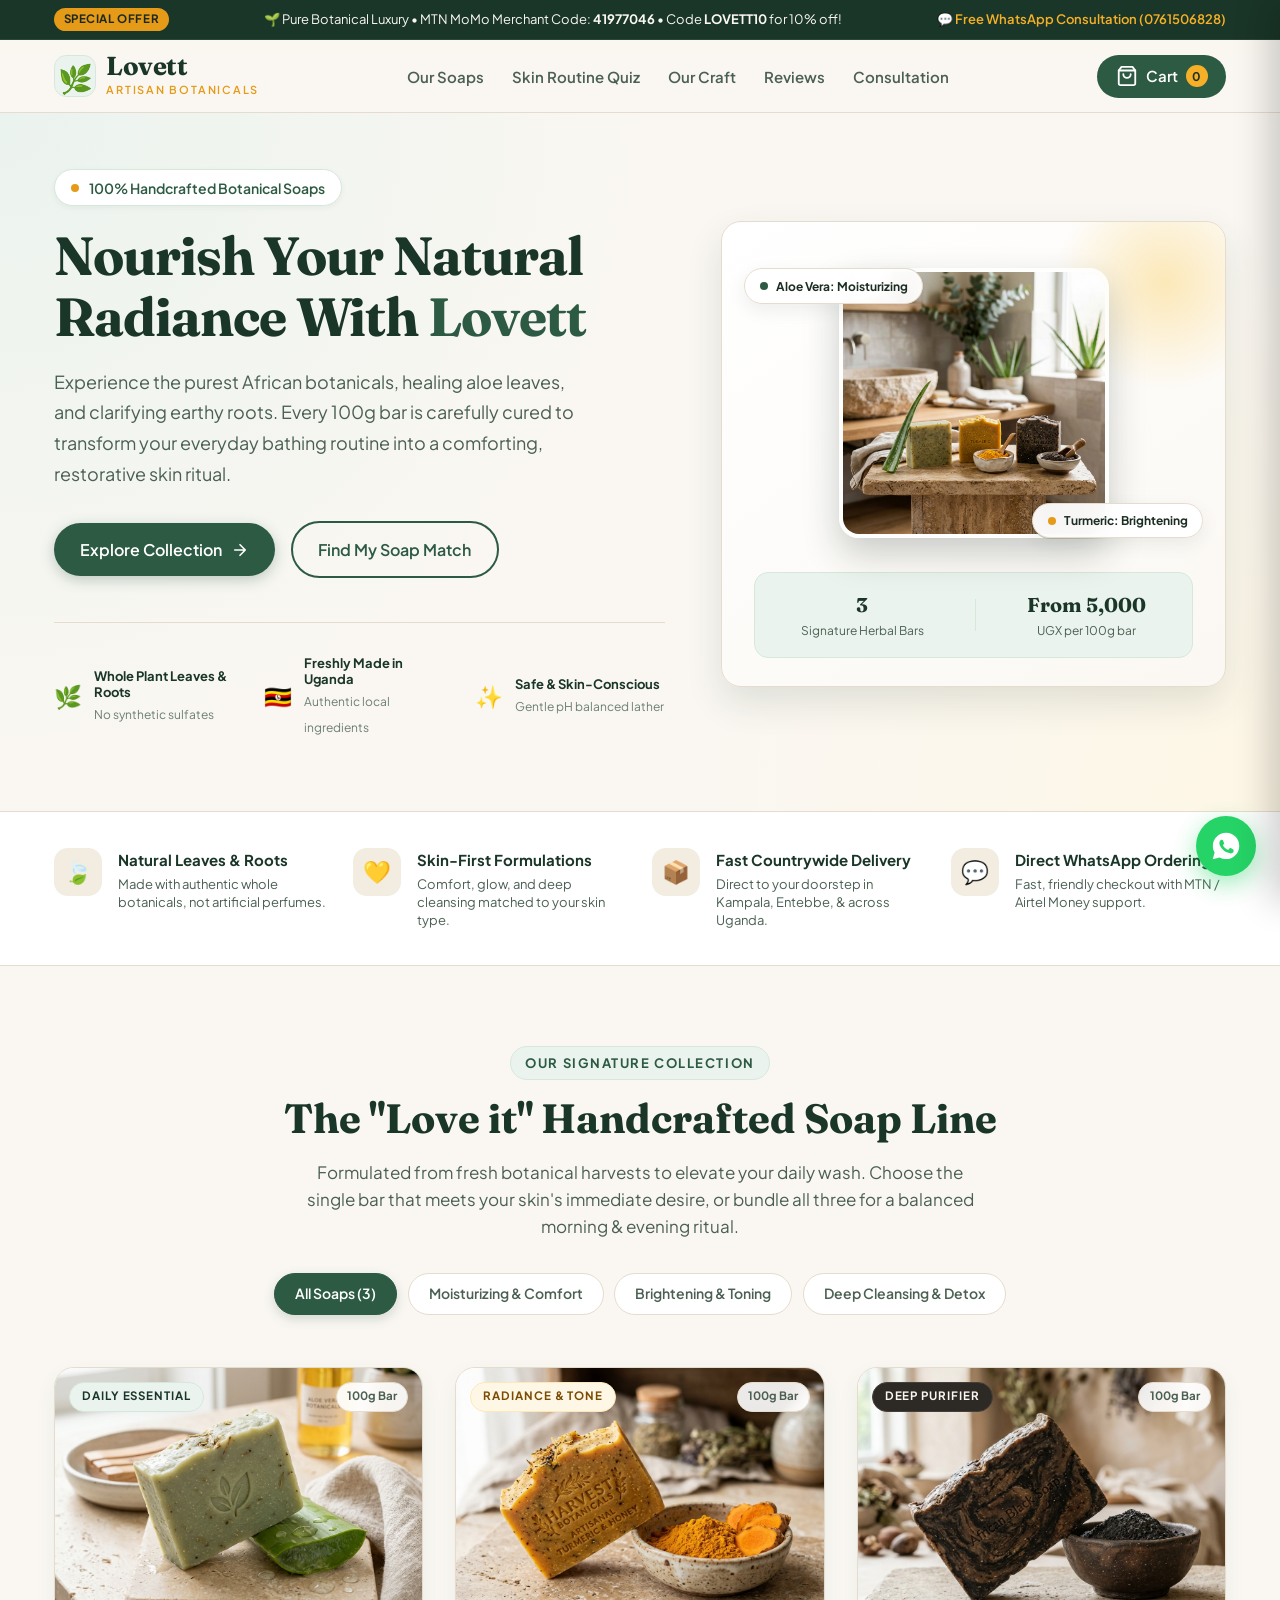
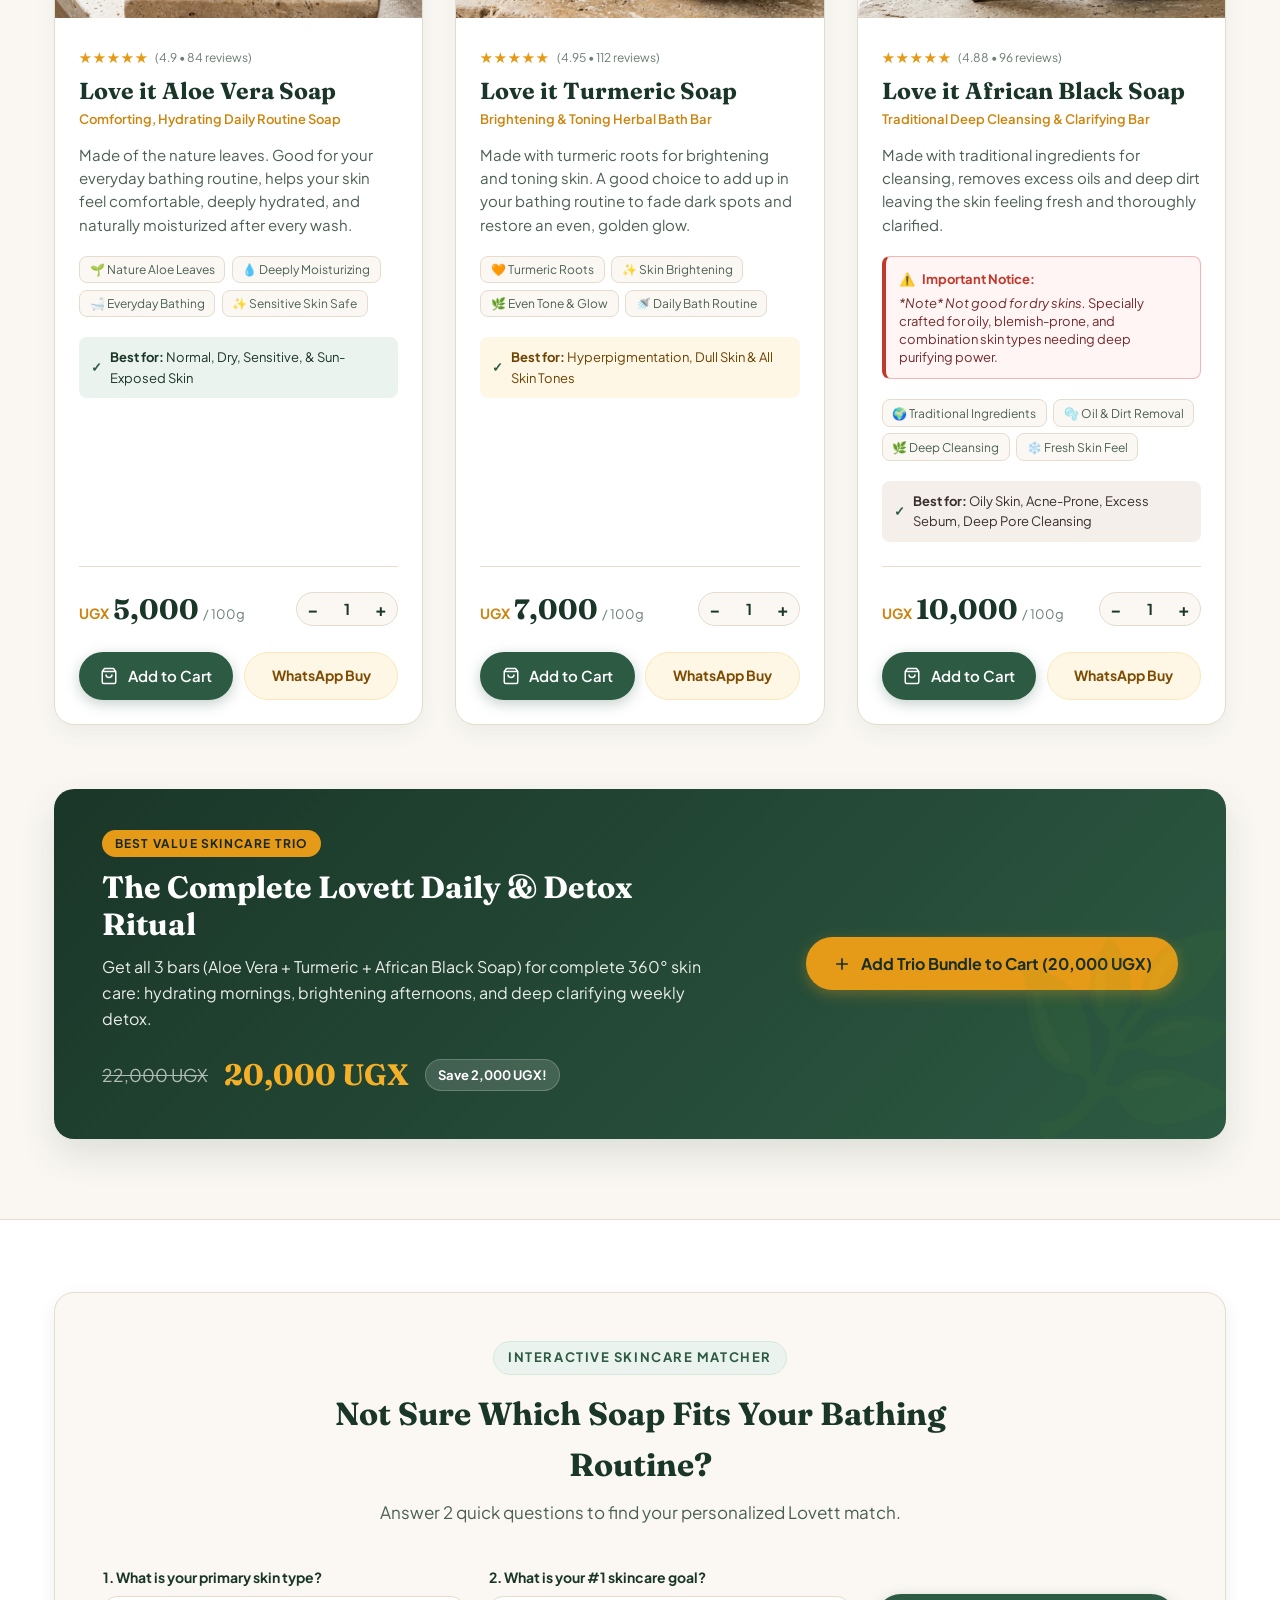
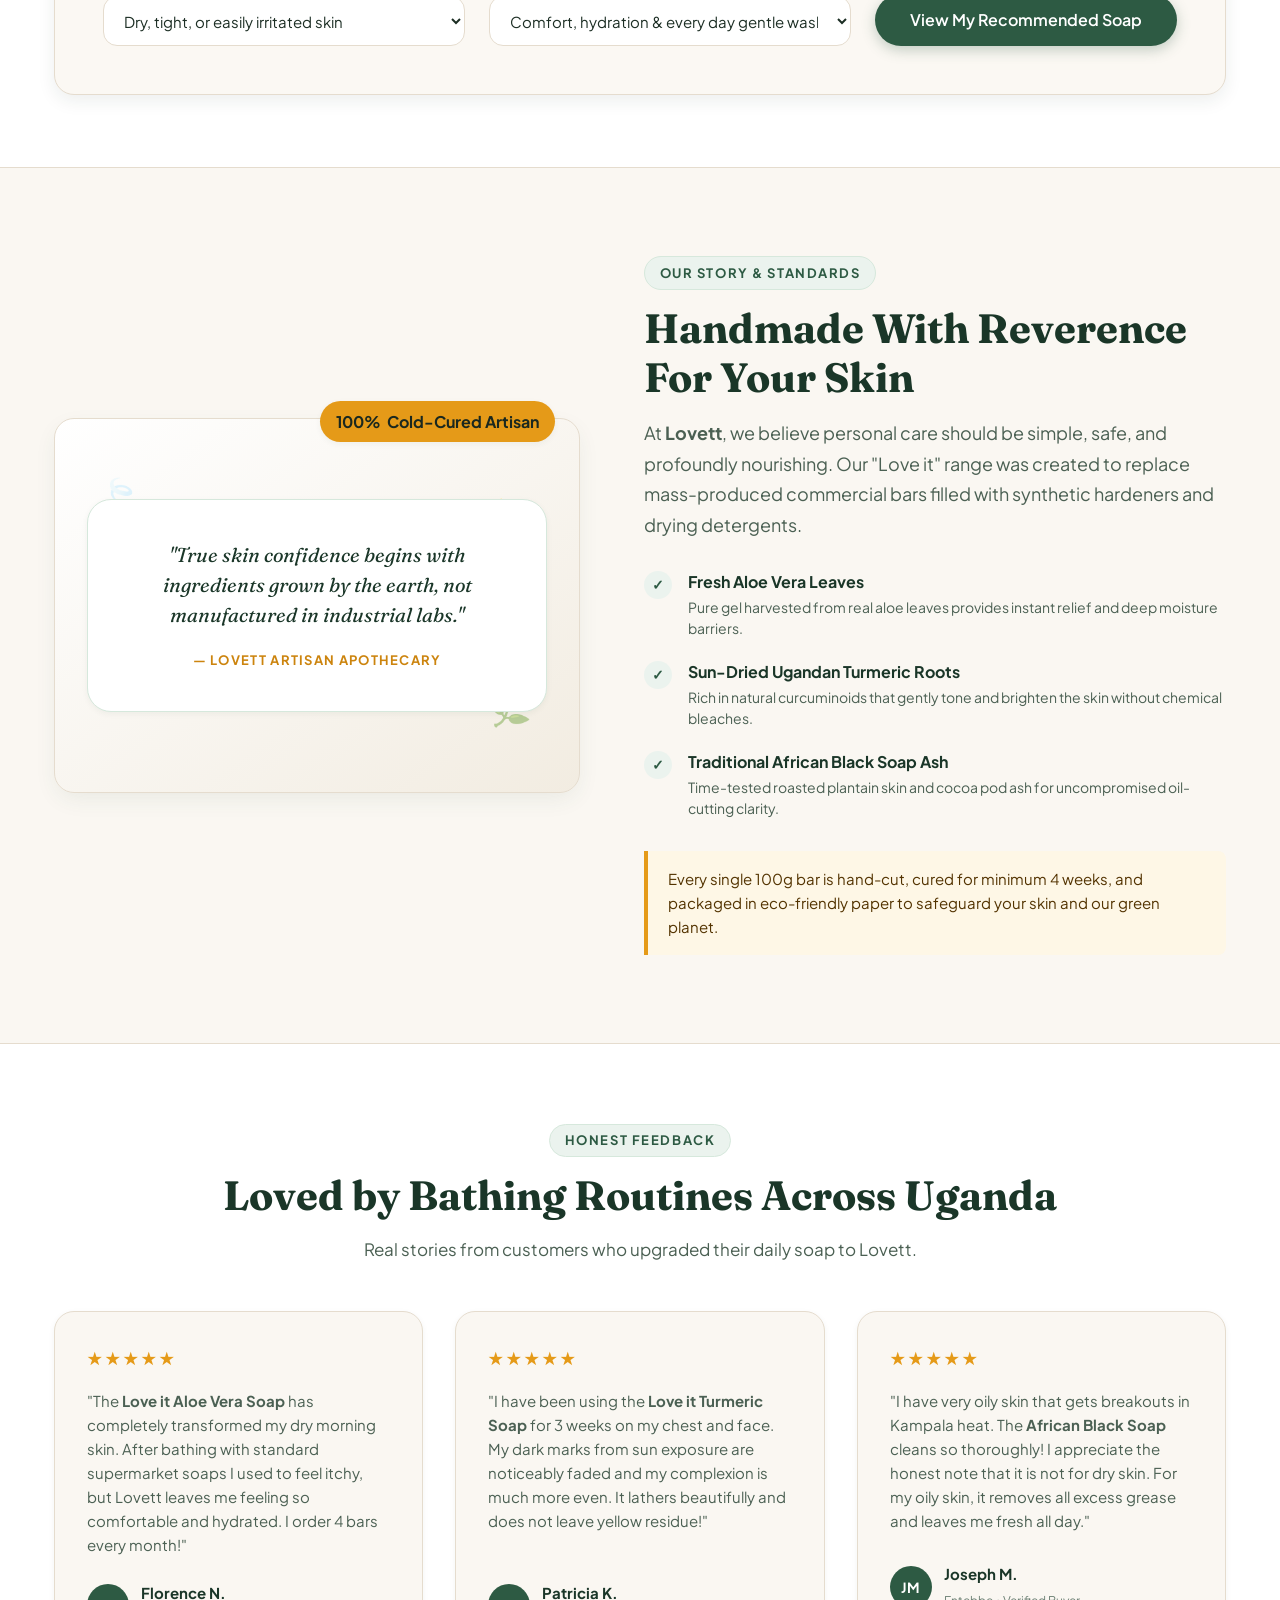
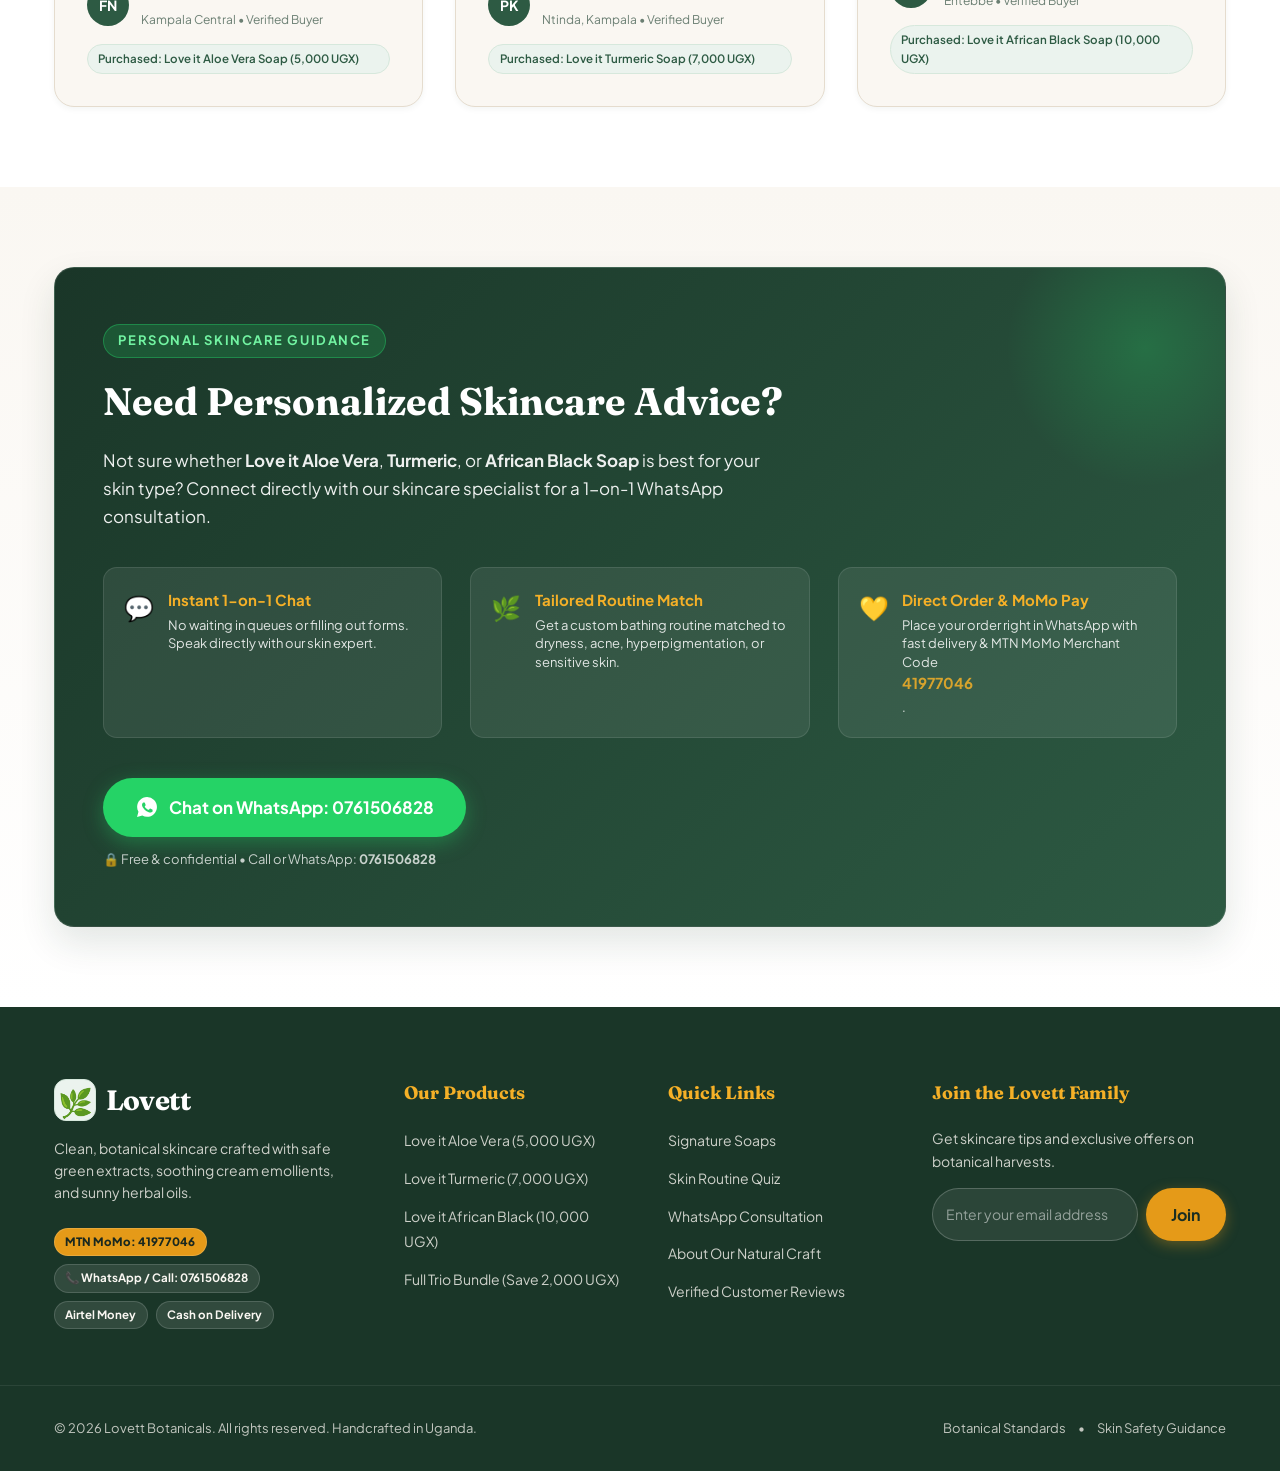
==== commit 7aba60ff: "Add artisan soap pictures with aloe leaf, turmeric bowl, black powder bowl and update contact number" ====
--- a/index.html
+++ b/index.html
@@ -21,7 +21,7 @@
       <span class="announcement-tag">Special Offer</span>
       <p>🌱 Pure Botanical Luxury • MTN MoMo Merchant Code: <strong>41977046</strong> • Code <strong>LOVETT10</strong> for 10% off!</p>
       <div class="announcement-contact">
-        <a href="https://wa.me/256700000000?text=Hello%20Lovett!%20I%20would%20like%20a%20free%20skincare%20consultation." target="_blank" rel="noopener noreferrer">💬 Free WhatsApp Consultation</a>
+        <a href="https://wa.me/256761506828?text=Hello%20Lovett!%20I%20would%20like%20a%20free%20skincare%20consultation." target="_blank" rel="noopener noreferrer">💬 Free WhatsApp Consultation (0761506828)</a>
       </div>
     </div>
   </aside>
@@ -82,7 +82,7 @@
       </ul>
       <div class="mobile-nav-footer">
         <p>Uganda's Botanical Skincare Bar</p>
-        <a href="https://wa.me/256700000000" target="_blank" rel="noopener noreferrer" class="btn btn-whatsapp btn-full">Chat with Lovett on WhatsApp</a>
+        <a href="https://wa.me/256761506828" target="_blank" rel="noopener noreferrer" class="btn btn-whatsapp btn-full">Chat with Lovett on WhatsApp (0761506828)</a>
       </div>
     </div>
   </header>
@@ -147,20 +147,7 @@
                 <span>Aloe Vera: Moisturizing</span>
               </div>
               <div class="soap-illustration-hero">
-                <div class="soap-hero-render">
-                  <div class="bar bar-aloe">
-                    <span class="bar-stamp">LOVE IT</span>
-                    <span class="bar-sub">Aloe Vera • 100g</span>
-                  </div>
-                  <div class="bar bar-turmeric">
-                    <span class="bar-stamp">LOVE IT</span>
-                    <span class="bar-sub">Turmeric • 100g</span>
-                  </div>
-                  <div class="bar bar-black">
-                    <span class="bar-stamp">LOVE IT</span>
-                    <span class="bar-sub">African Black • 100g</span>
-                  </div>
-                </div>
+                <img src="images/lovett-trio-soaps.jpg" alt="Lovett Artisan Soap Trio: Aloe Vera with aloe leaf, Turmeric with turmeric bowl, and African Black Soap with black powder bowl" class="hero-showcase-img" loading="eager">
               </div>
               <div class="floating-pill pill-bottom">
                 <span class="pill-dot yellow"></span>
@@ -249,14 +236,7 @@
 
             <!-- Soap Visual Mockup -->
             <div class="product-image-container">
-              <div class="soap-visual soap-visual-aloe">
-                <div class="soap-emboss">
-                  <span class="emboss-brand">LOVE IT</span>
-                  <span class="emboss-type">ALOE VERA</span>
-                  <span class="emboss-leaf">🌿</span>
-                </div>
-                <div class="soap-texture-swirls"></div>
-              </div>
+              <img src="images/aloe-vera-soap.jpg" alt="Love it Aloe Vera Soap tablet bar with fresh aloe vera leaf" class="product-real-img" loading="lazy">
               <button class="btn-quick-view" data-product-id="aloe-vera" aria-label="Quick view details for Love it Aloe vera soap">
                 Quick View
               </button>
@@ -322,14 +302,7 @@
 
             <!-- Soap Visual Mockup -->
             <div class="product-image-container">
-              <div class="soap-visual soap-visual-turmeric">
-                <div class="soap-emboss">
-                  <span class="emboss-brand">LOVE IT</span>
-                  <span class="emboss-type">TURMERIC</span>
-                  <span class="emboss-leaf">✨</span>
-                </div>
-                <div class="soap-texture-swirls"></div>
-              </div>
+              <img src="images/turmeric-soap.jpg" alt="Love it Turmeric Soap tablet bar with turmeric bowl" class="product-real-img" loading="lazy">
               <button class="btn-quick-view" data-product-id="turmeric" aria-label="Quick view details for Love it Turmeric soap">
                 Quick View
               </button>
@@ -395,14 +368,7 @@
 
             <!-- Soap Visual Mockup -->
             <div class="product-image-container">
-              <div class="soap-visual soap-visual-black">
-                <div class="soap-emboss">
-                  <span class="emboss-brand">LOVE IT</span>
-                  <span class="emboss-type">AFRICAN BLACK</span>
-                  <span class="emboss-leaf">🌍</span>
-                </div>
-                <div class="soap-texture-swirls"></div>
-              </div>
+              <img src="images/african-black-soap.jpg" alt="Love it African Black Soap tablet bar with bowl of black powder" class="product-real-img" loading="lazy">
               <button class="btn-quick-view" data-product-id="black-soap" aria-label="Quick view details for Love it African Black soap">
                 Quick View
               </button>
@@ -703,16 +669,16 @@
             </div>
 
             <div class="consultation-action-area">
-              <a href="https://wa.me/256700000000?text=Hello%20Lovett!%20I%20would%20like%20a%20free%20skincare%20consultation%20to%20find%20the%20best%20soap%20for%20my%20skin." 
+              <a href="https://wa.me/256761506828?text=Hello%20Lovett!%20I%20would%20like%20a%20free%20skincare%20consultation%20to%20find%20the%20best%20soap%20for%20my%20skin." 
                  target="_blank" 
                  rel="noopener noreferrer" 
                  class="btn btn-whatsapp btn-consultation">
                 <svg width="24" height="24" viewBox="0 0 24 24" fill="currentColor">
                   <path d="M12.04 2c-5.46 0-9.91 4.45-9.91 9.91 0 1.75.46 3.45 1.32 4.95L2.05 22l5.25-1.38c1.45.79 3.08 1.21 4.74 1.21 5.46 0 9.91-4.45 9.91-9.91 0-2.65-1.03-5.14-2.9-7.01A9.816 9.816 0 0 0 12.04 2zm5.78 14.12c-.24.68-1.39 1.3-1.92 1.38-.49.07-1.12.1-3.23-.77-2.69-1.11-4.41-3.84-4.54-4.02-.13-.18-1.09-1.45-1.09-2.76s.69-1.96.93-2.22c.24-.26.53-.33.71-.33.18 0 .35 0 .5.01.16.01.37-.06.58.44.22.52.74 1.8.8 1.93.07.13.11.29.02.47-.09.18-.13.29-.26.44-.13.15-.28.34-.4.46-.13.13-.27.27-.12.53.15.26.68 1.12 1.45 1.81 1 .89 1.84 1.17 2.1 1.3.26.13.42.11.57-.07.15-.18.66-.77.84-1.03.18-.26.35-.22.59-.13.24.09 1.54.73 1.8.86.26.13.44.2.5.31.06.11.06.66-.18 1.34z"/>
                 </svg>
-                <span>Chat on WhatsApp for Skincare Consultation</span>
+                <span>Chat on WhatsApp: 0761506828</span>
               </a>
-              <span class="consultation-note">🔒 Free & confidential • Typically replies within 10 minutes</span>
+              <span class="consultation-note">🔒 Free & confidential • Call or WhatsApp: <strong>0761506828</strong></span>
             </div>
           </div>
         </div>
@@ -732,7 +698,8 @@
           Clean, botanical skincare crafted with safe green extracts, soothing cream emollients, and sunny herbal oils.
         </p>
         <div class="footer-payment-badges">
-          <span class="pay-chip momo-highlight">MTN MoMo Merchant: 41977046</span>
+          <span class="pay-chip momo-highlight">MTN MoMo: 41977046</span>
+          <a href="https://wa.me/256761506828" class="pay-chip" target="_blank" rel="noopener noreferrer">📞 WhatsApp / Call: 0761506828</a>
           <span class="pay-chip">Airtel Money</span>
           <span class="pay-chip">Cash on Delivery</span>
         </div>
@@ -969,11 +936,11 @@
   </dialog>
 
   <!-- Floating WhatsApp Quick Button -->
-  <a href="https://wa.me/256700000000?text=Hello%20Lovett!%20I%20would%20like%20to%20order%20soaps." 
+  <a href="https://wa.me/256761506828?text=Hello%20Lovett!%20I%20would%20like%20to%20order%20soaps." 
      target="_blank" 
      rel="noopener noreferrer" 
      class="floating-whatsapp-btn" 
-     aria-label="Direct Chat on WhatsApp with Lovett Customer Service">
+     aria-label="Direct Chat on WhatsApp with Lovett Customer Service (0761506828)">
     <span class="floating-tooltip">Chat with us!</span>
     <svg width="32" height="32" viewBox="0 0 24 24" fill="currentColor">
       <path d="M12.04 2c-5.46 0-9.91 4.45-9.91 9.91 0 1.75.46 3.45 1.32 4.95L2.05 22l5.25-1.38c1.45.79 3.08 1.21 4.74 1.21 5.46 0 9.91-4.45 9.91-9.91 0-2.65-1.03-5.14-2.9-7.01A9.816 9.816 0 0 0 12.04 2zm5.78 14.12c-.24.68-1.39 1.3-1.92 1.38-.49.07-1.12.1-3.23-.77-2.69-1.11-4.41-3.84-4.54-4.02-.13-.18-1.09-1.45-1.09-2.76s.69-1.96.93-2.22c.24-.26.53-.33.71-.33.18 0 .35 0 .5.01.16.01.37-.06.58.44.22.52.74 1.8.8 1.93.07.13.11.29.02.47-.09.18-.13.29-.26.44-.13.15-.28.34-.4.46-.13.13-.27.27-.12.53.15.26.68 1.12 1.45 1.81 1 .89 1.84 1.17 2.1 1.3.26.13.42.11.57-.07.15-.18.66-.77.84-1.03.18-.26.35-.22.59-.13.24.09 1.54.73 1.8.86.26.13.44.2.5.31.06.11.06.66-.18 1.34z"/>
--- a/styles.css
+++ b/styles.css
@@ -609,7 +609,28 @@
   margin-bottom: 1.5rem;
 }
 
-/* Stacked 3D CSS Soaps Render */
+/* Stacked Hero Soaps Showcase */
+.soap-illustration-hero {
+  position: relative;
+  display: flex;
+  align-items: center;
+  justify-content: center;
+}
+
+.hero-showcase-img {
+  width: 270px;
+  height: 270px;
+  object-fit: cover;
+  border-radius: var(--radius-lg);
+  box-shadow: 0 16px 36px rgba(18, 38, 27, 0.22);
+  border: 4px solid rgba(255, 255, 255, 0.85);
+  transition: transform var(--trans-base);
+}
+
+.hero-showcase-img:hover {
+  transform: scale(1.03) rotate(-1deg);
+}
+
 .soap-hero-render {
   position: relative;
   width: 240px;
@@ -916,14 +937,26 @@
 
 /* Soap Visual Representations */
 .product-image-container {
-  height: 240px;
+  height: 250px;
   background-color: var(--cream-muted);
   display: flex;
   align-items: center;
   justify-content: center;
   position: relative;
   overflow: hidden;
-  padding: 1.5rem;
+  padding: 0;
+}
+
+.product-real-img {
+  width: 100%;
+  height: 100%;
+  object-fit: cover;
+  display: block;
+  transition: transform 0.5s cubic-bezier(0.16, 1, 0.3, 1), filter 0.3s ease;
+}
+
+.product-card:hover .product-real-img {
+  transform: scale(1.07);
 }
 
 .soap-visual {
@@ -2171,6 +2204,15 @@
   place-items: center;
   font-size: 1.3rem;
   box-shadow: var(--shadow-sm);
+  overflow: hidden;
+  position: relative;
+}
+
+.cart-item-img {
+  width: 100%;
+  height: 100%;
+  object-fit: cover;
+  display: block;
 }
 
 .thumb-aloe { background: linear-gradient(135deg, #447758, #29533B); color: #FFF; }
@@ -2447,9 +2489,20 @@
 .quick-view-visual-wrap {
   background-color: var(--cream-muted);
   border-radius: var(--radius-md);
-  height: 280px;
-  display: grid;
-  place-items: center;
+  height: 300px;
+  display: flex;
+  align-items: center;
+  justify-content: center;
+  overflow: hidden;
+  position: relative;
+}
+
+.quick-view-real-img {
+  width: 100%;
+  height: 100%;
+  object-fit: cover;
+  border-radius: var(--radius-md);
+  display: block;
 }
 
 .quick-view-info h2 {
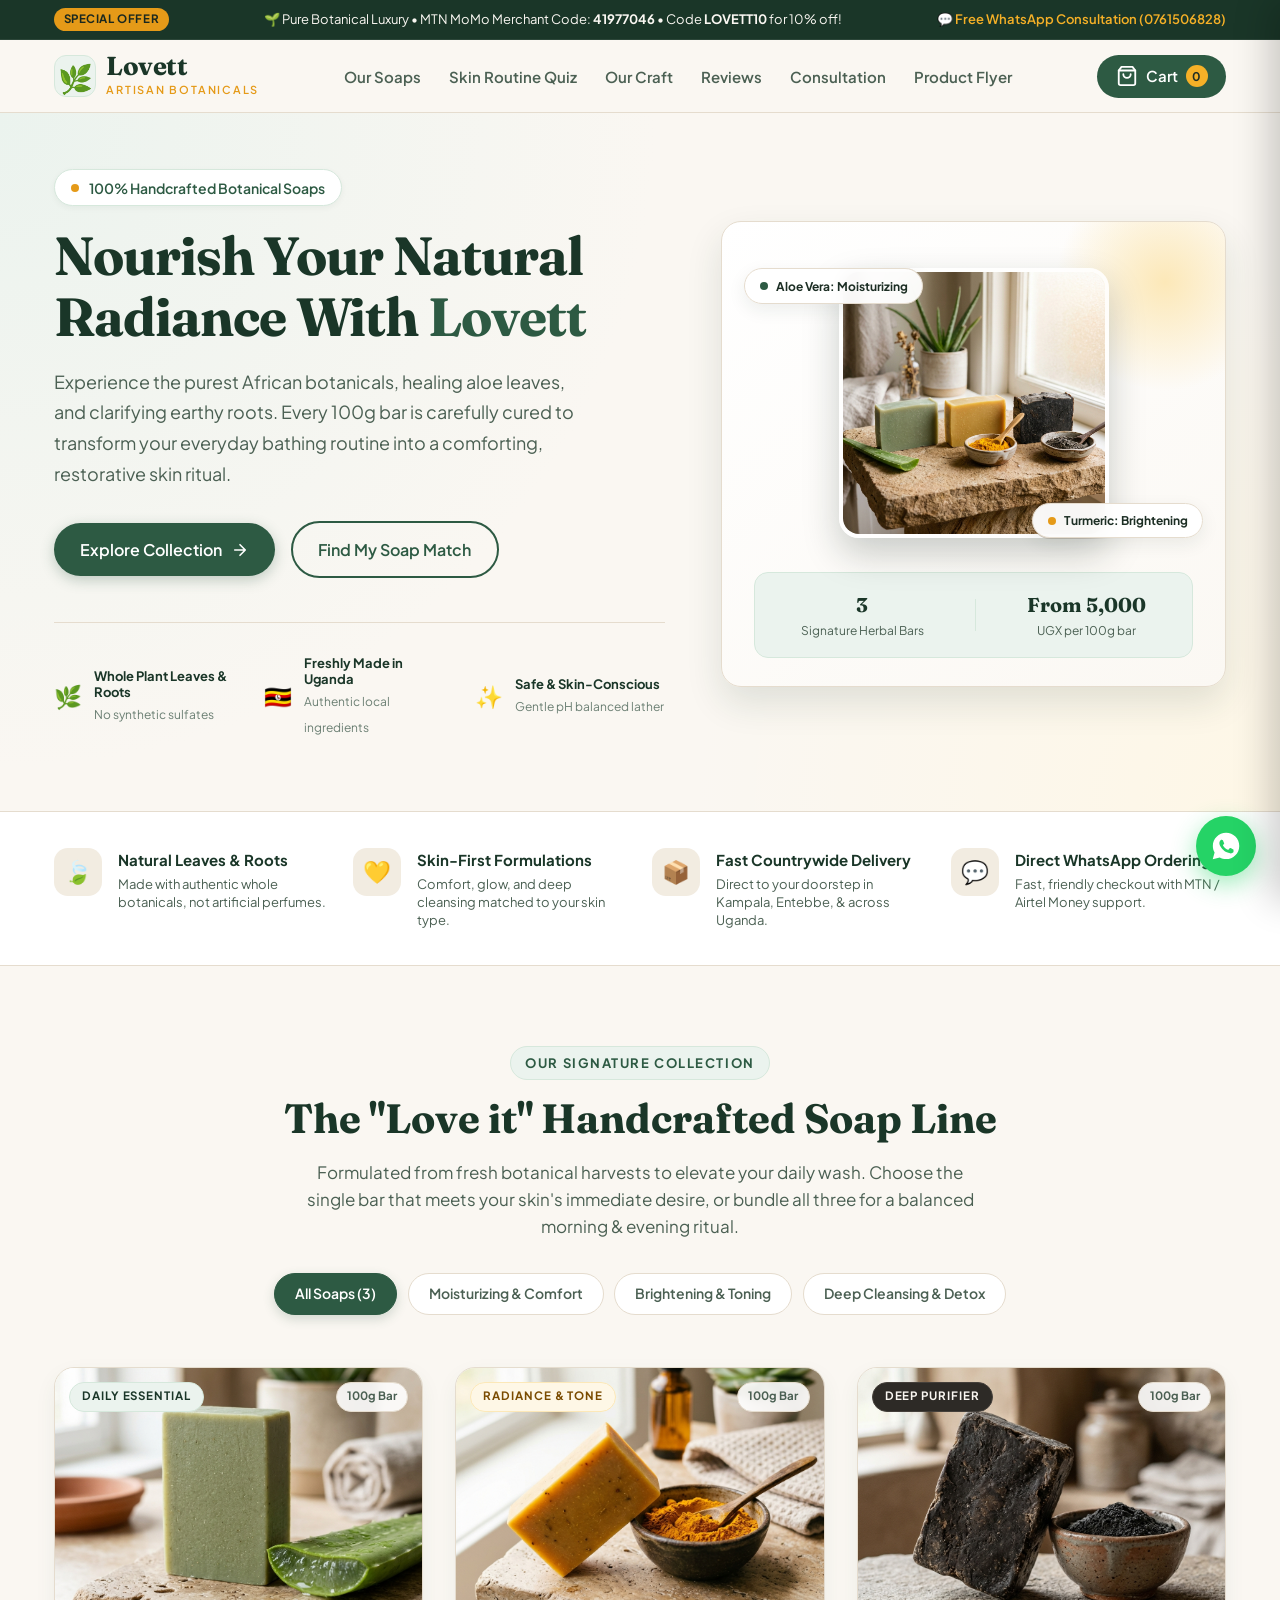
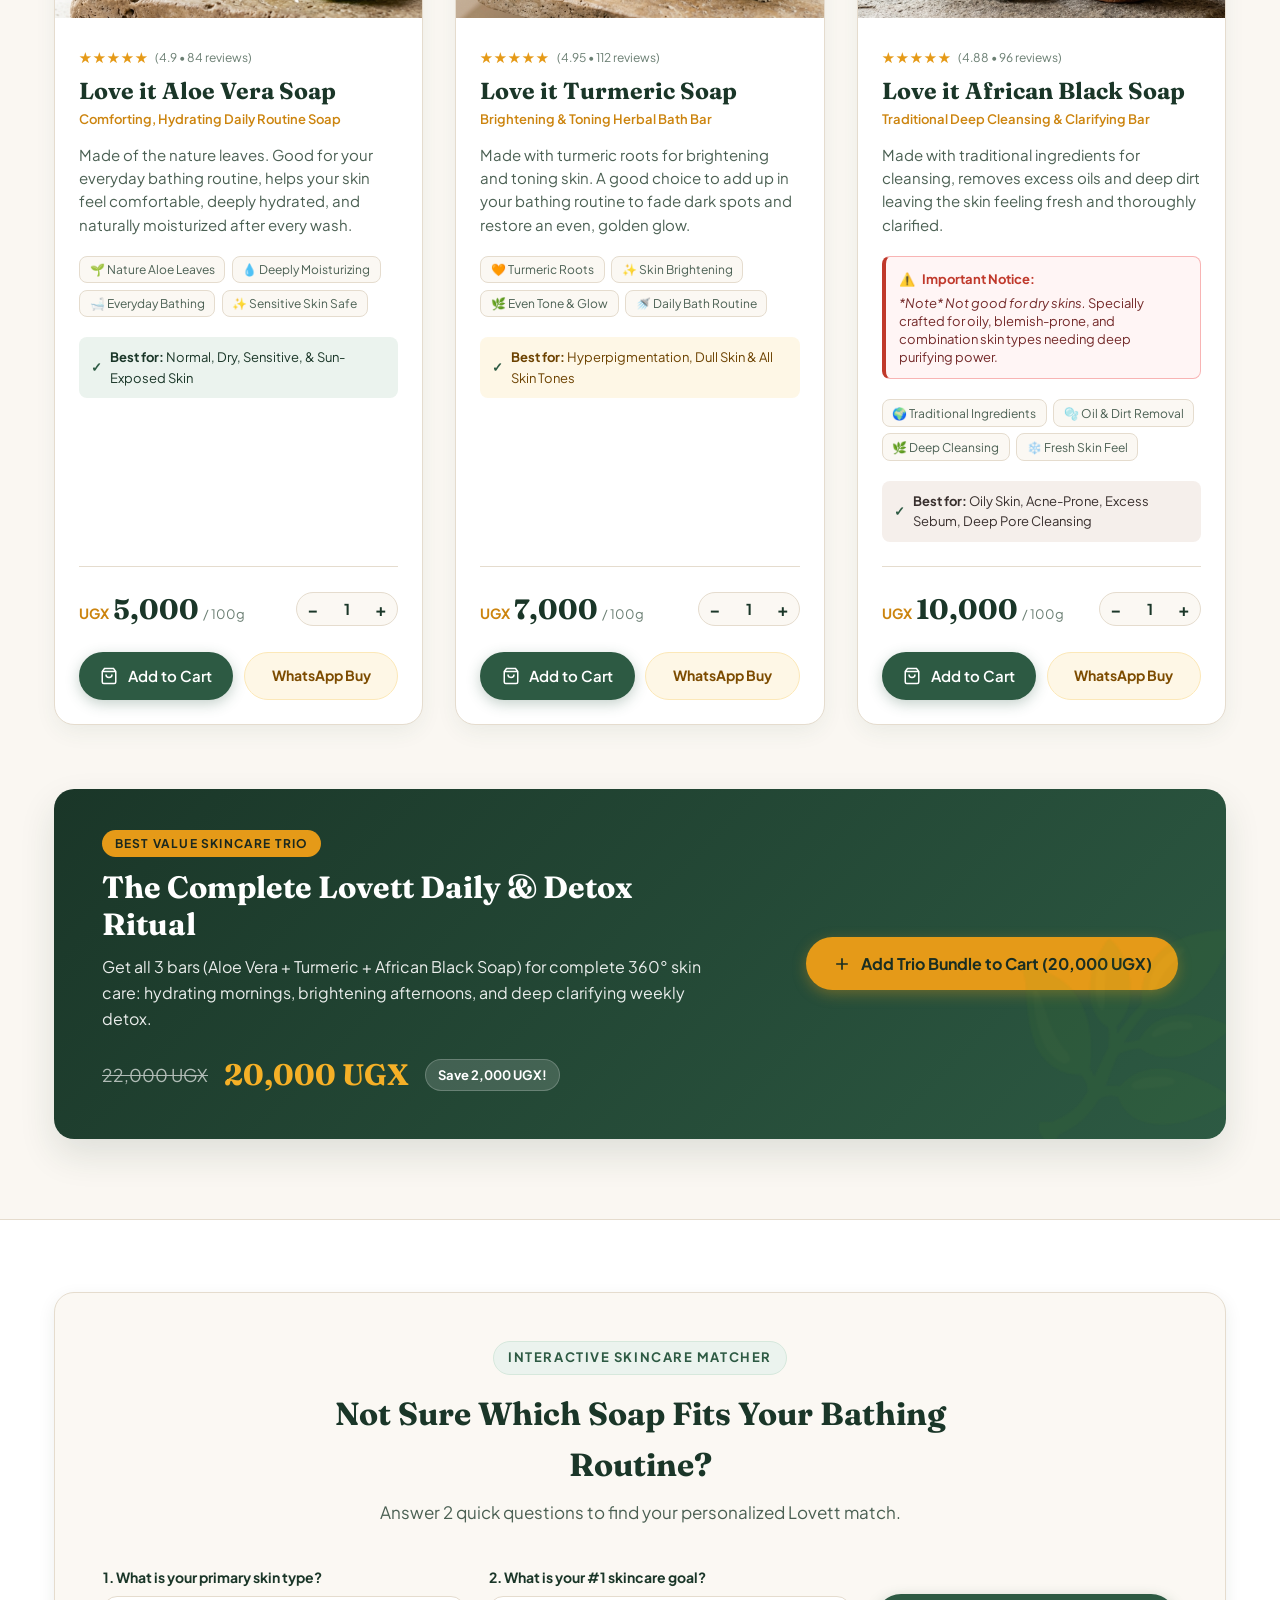
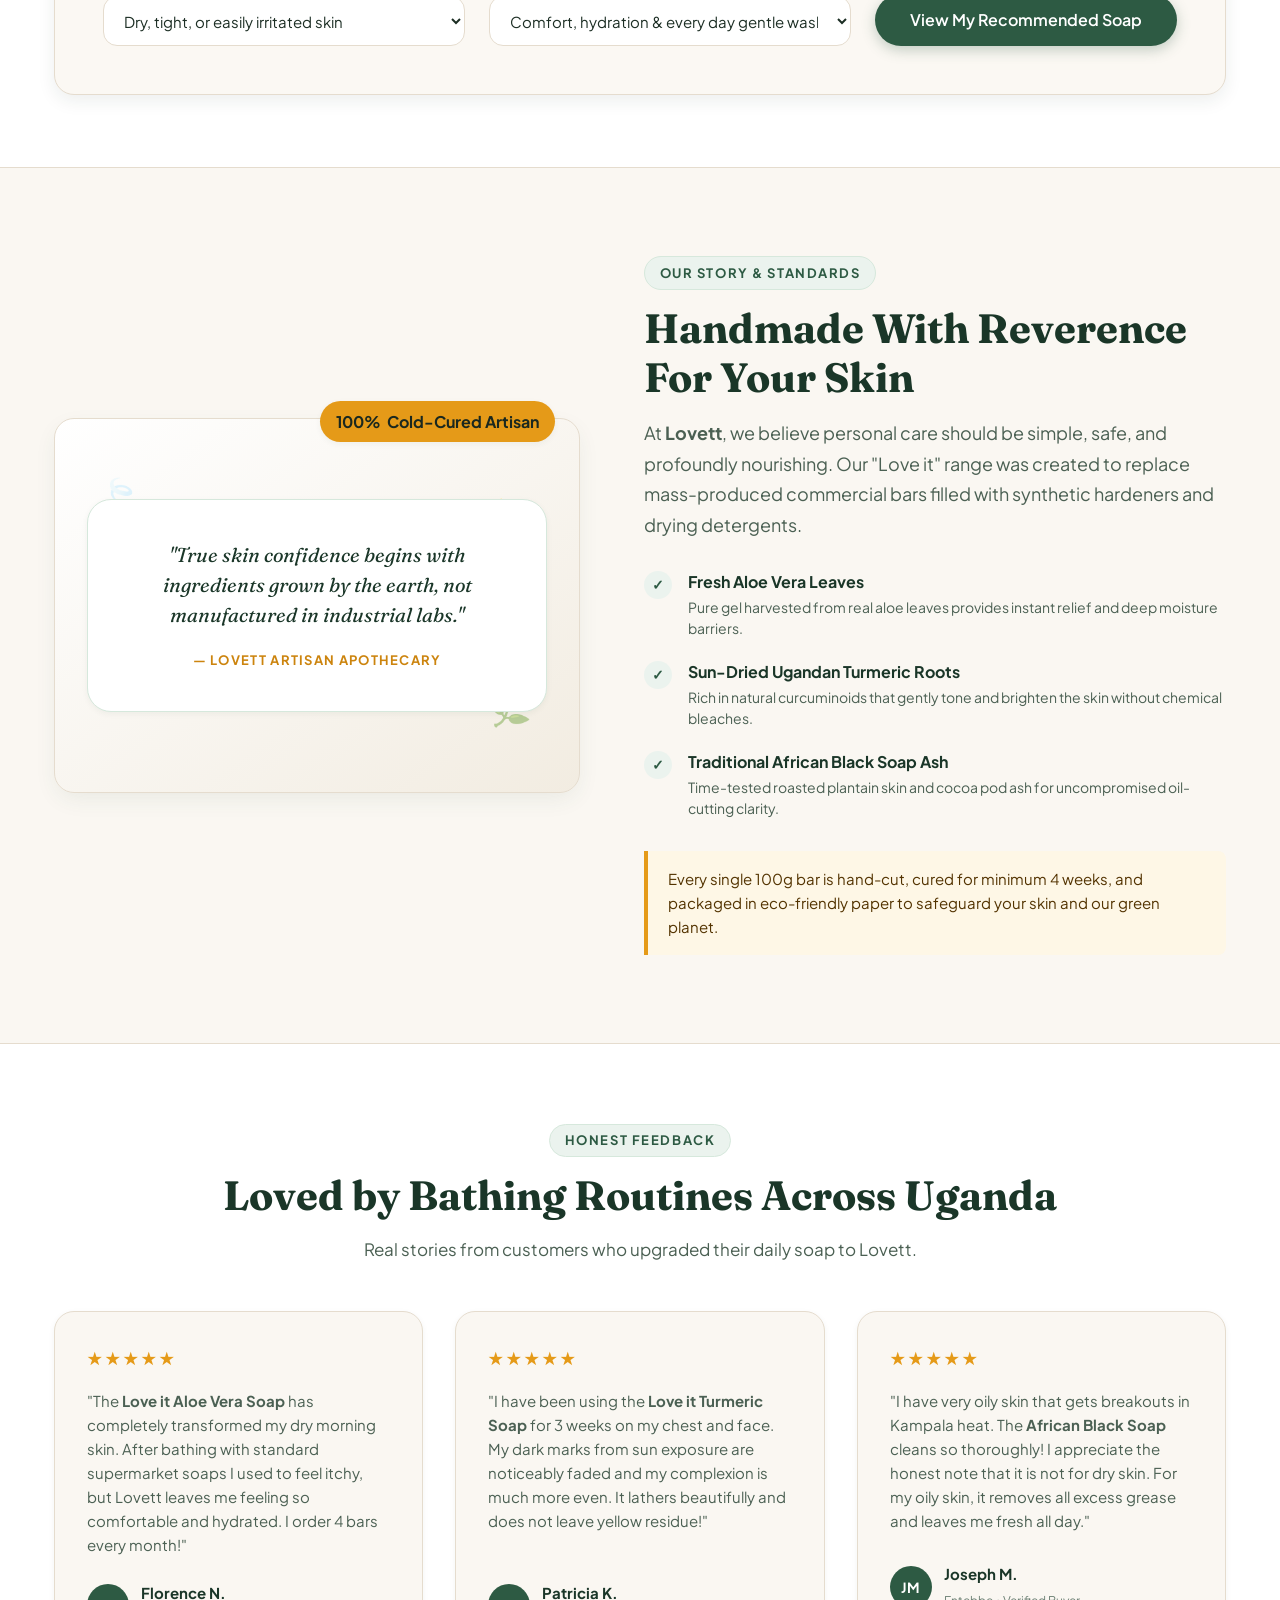
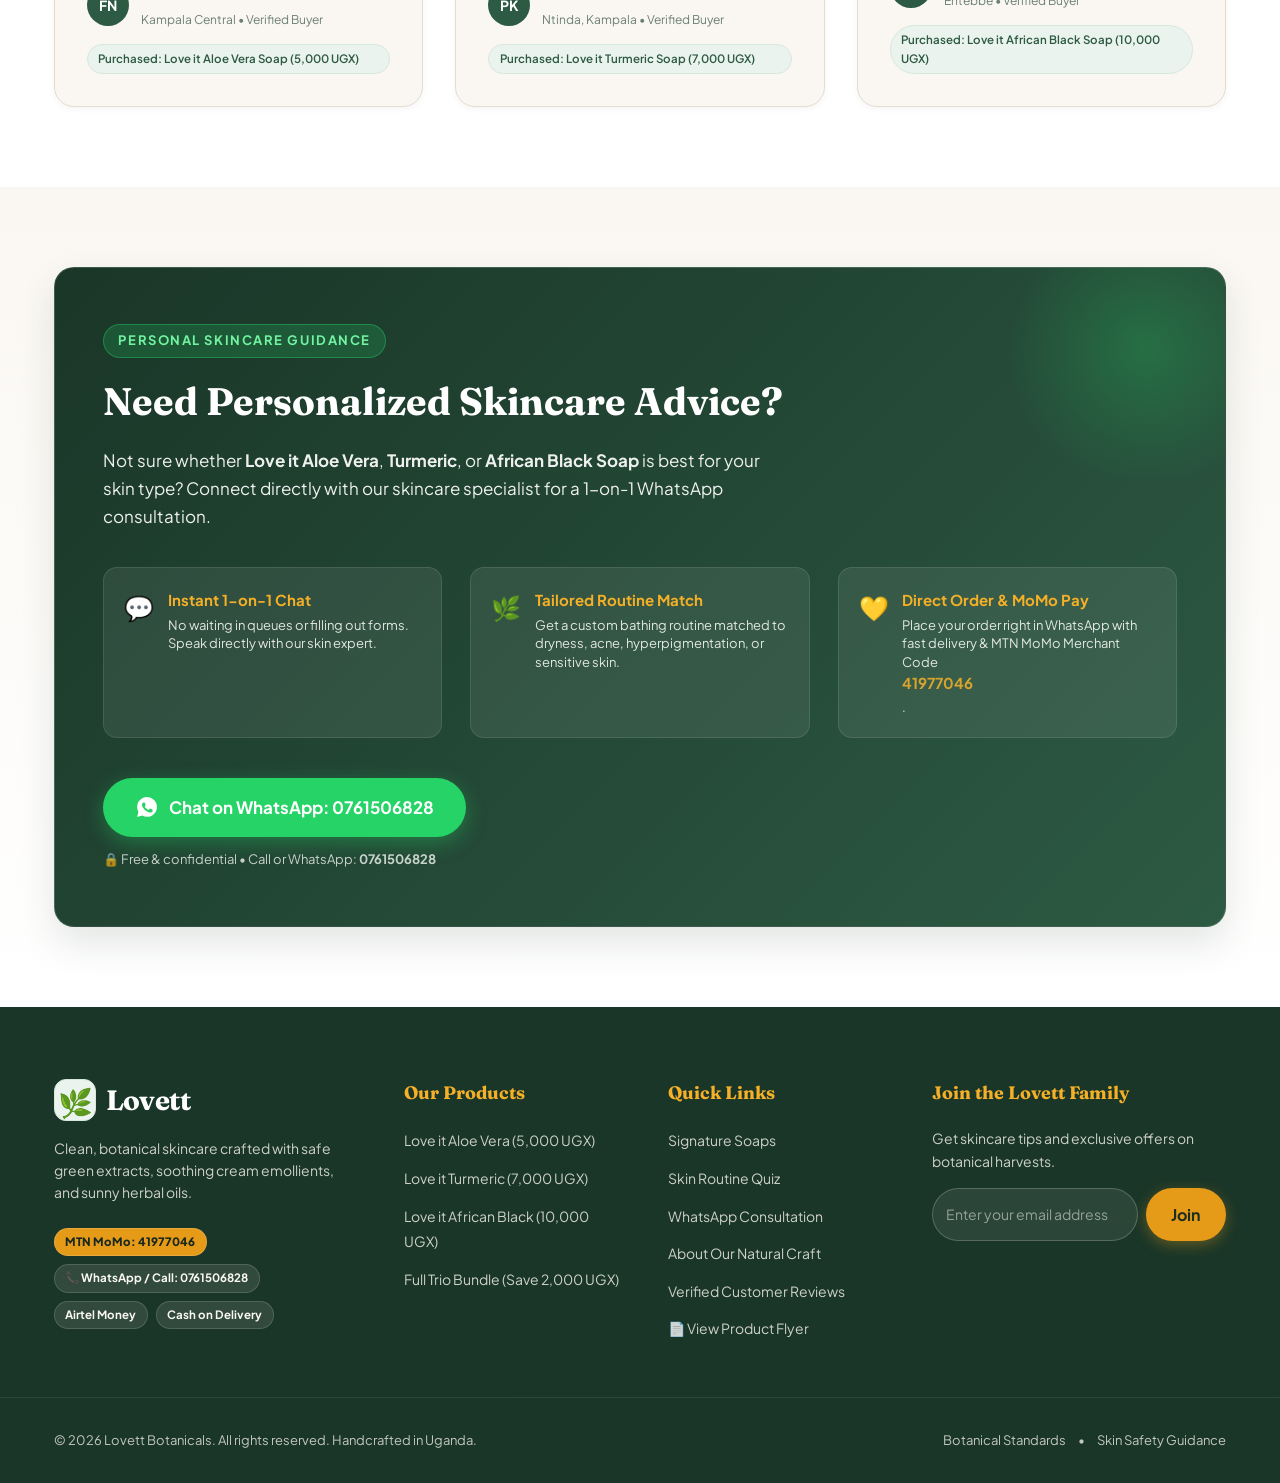
==== commit db26f0cd: "Add official product flyer image and printable flyer.html page" ====
--- a/index.html
+++ b/index.html
@@ -45,6 +45,7 @@
           <li><a href="#about" class="nav-link">Our Craft</a></li>
           <li><a href="#reviews" class="nav-link">Reviews</a></li>
           <li><a href="#consultation" class="nav-link">Consultation</a></li>
+          <li><a href="flyer.html" class="nav-link" target="_blank">Product Flyer</a></li>
         </ul>
       </nav>
 
@@ -79,6 +80,7 @@
         <li><a href="#about" class="mobile-link">Our Craft</a></li>
         <li><a href="#reviews" class="mobile-link">Customer Reviews</a></li>
         <li><a href="#consultation" class="mobile-link">WhatsApp Consultation</a></li>
+        <li><a href="flyer.html" class="mobile-link" target="_blank">📄 Product Flyer</a></li>
       </ul>
       <div class="mobile-nav-footer">
         <p>Uganda's Botanical Skincare Bar</p>
@@ -723,6 +725,7 @@
           <li><a href="#consultation">WhatsApp Consultation</a></li>
           <li><a href="#about">About Our Natural Craft</a></li>
           <li><a href="#reviews">Verified Customer Reviews</a></li>
+          <li><a href="flyer.html" target="_blank">📄 View Product Flyer</a></li>
         </ul>
       </div>
 
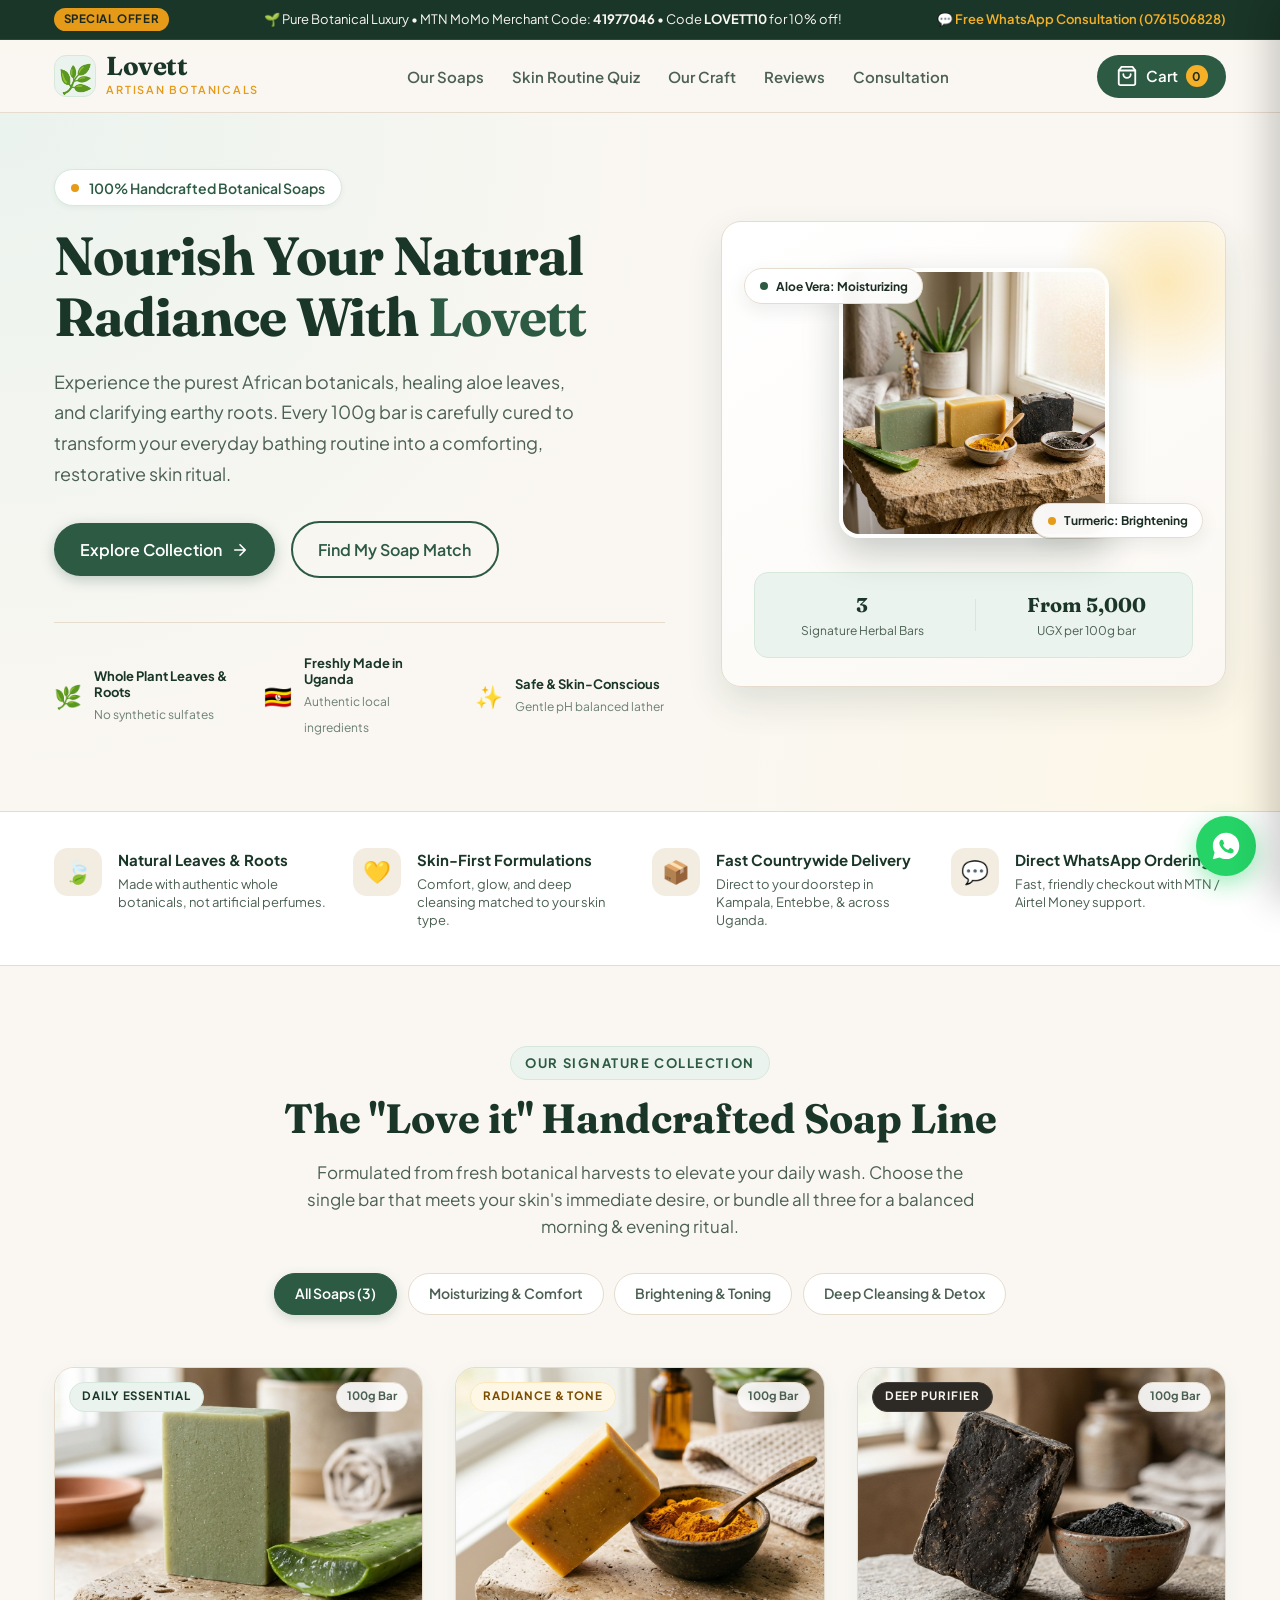
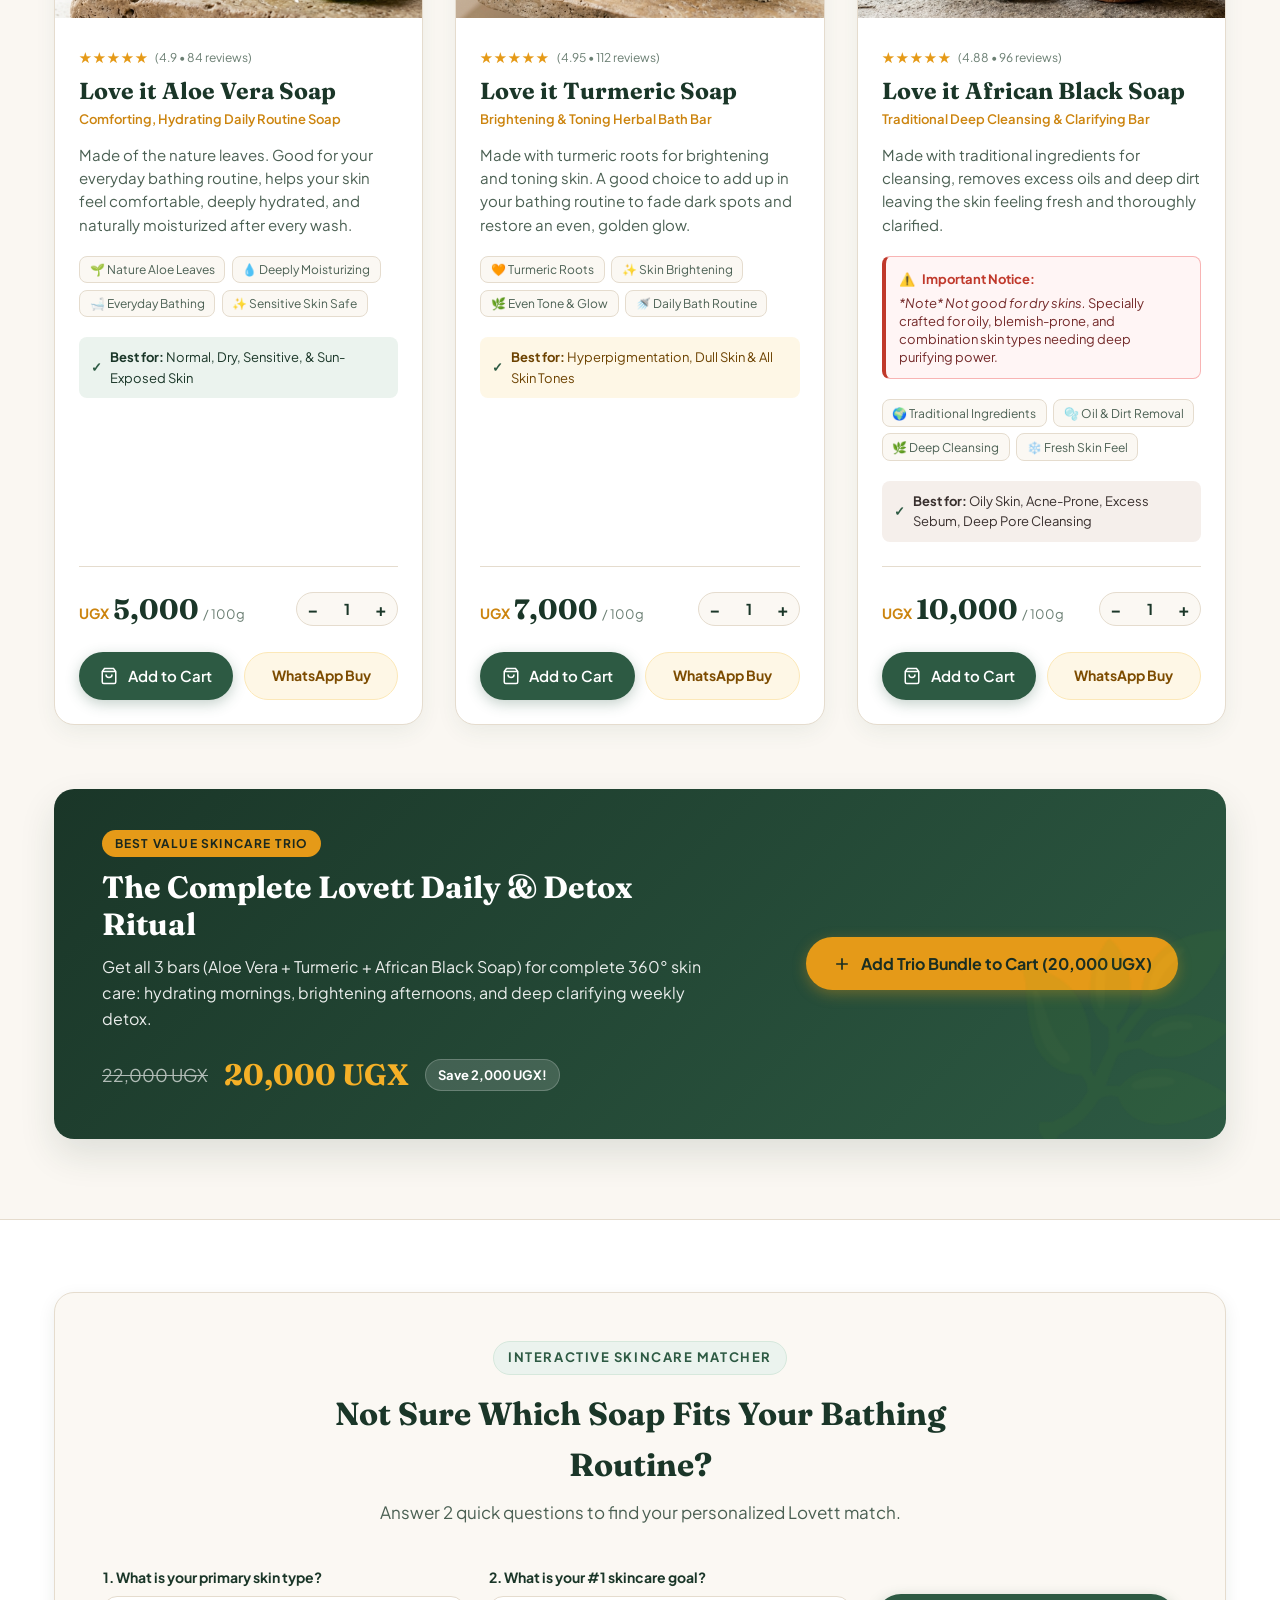
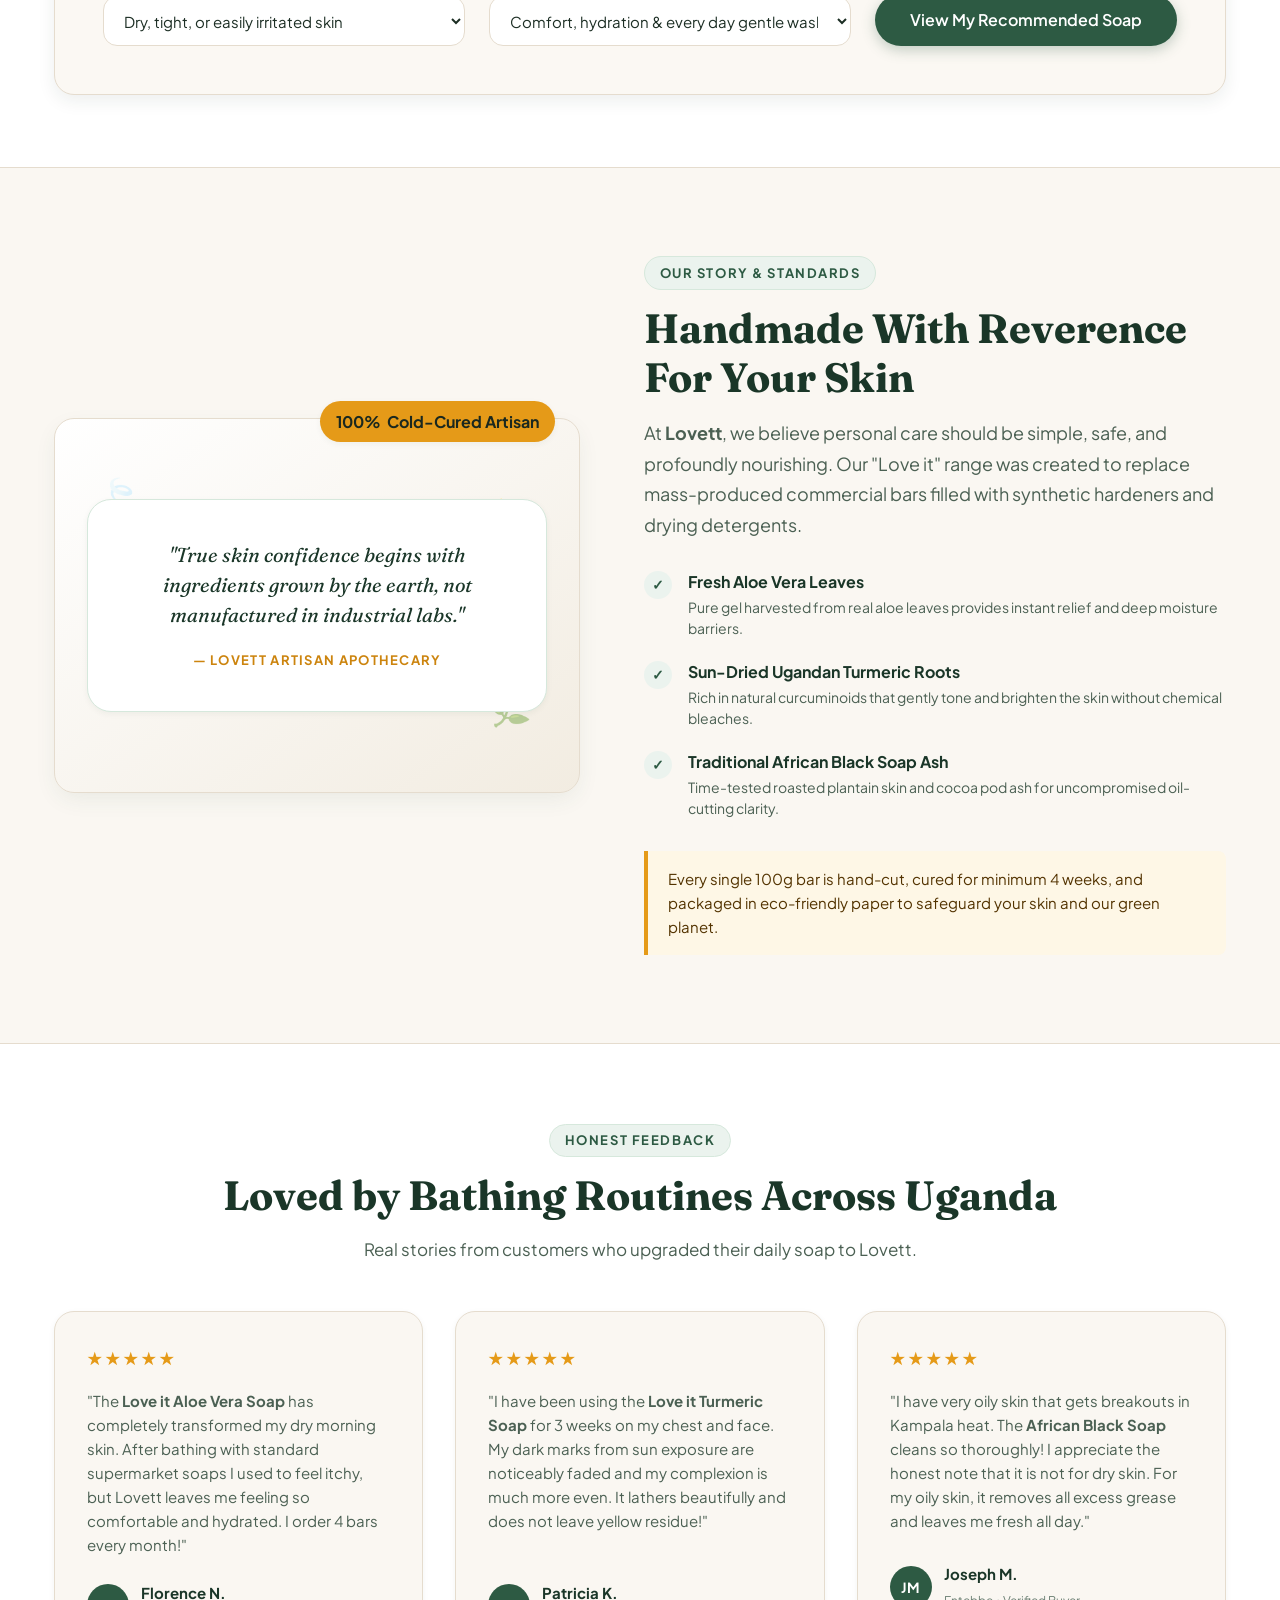
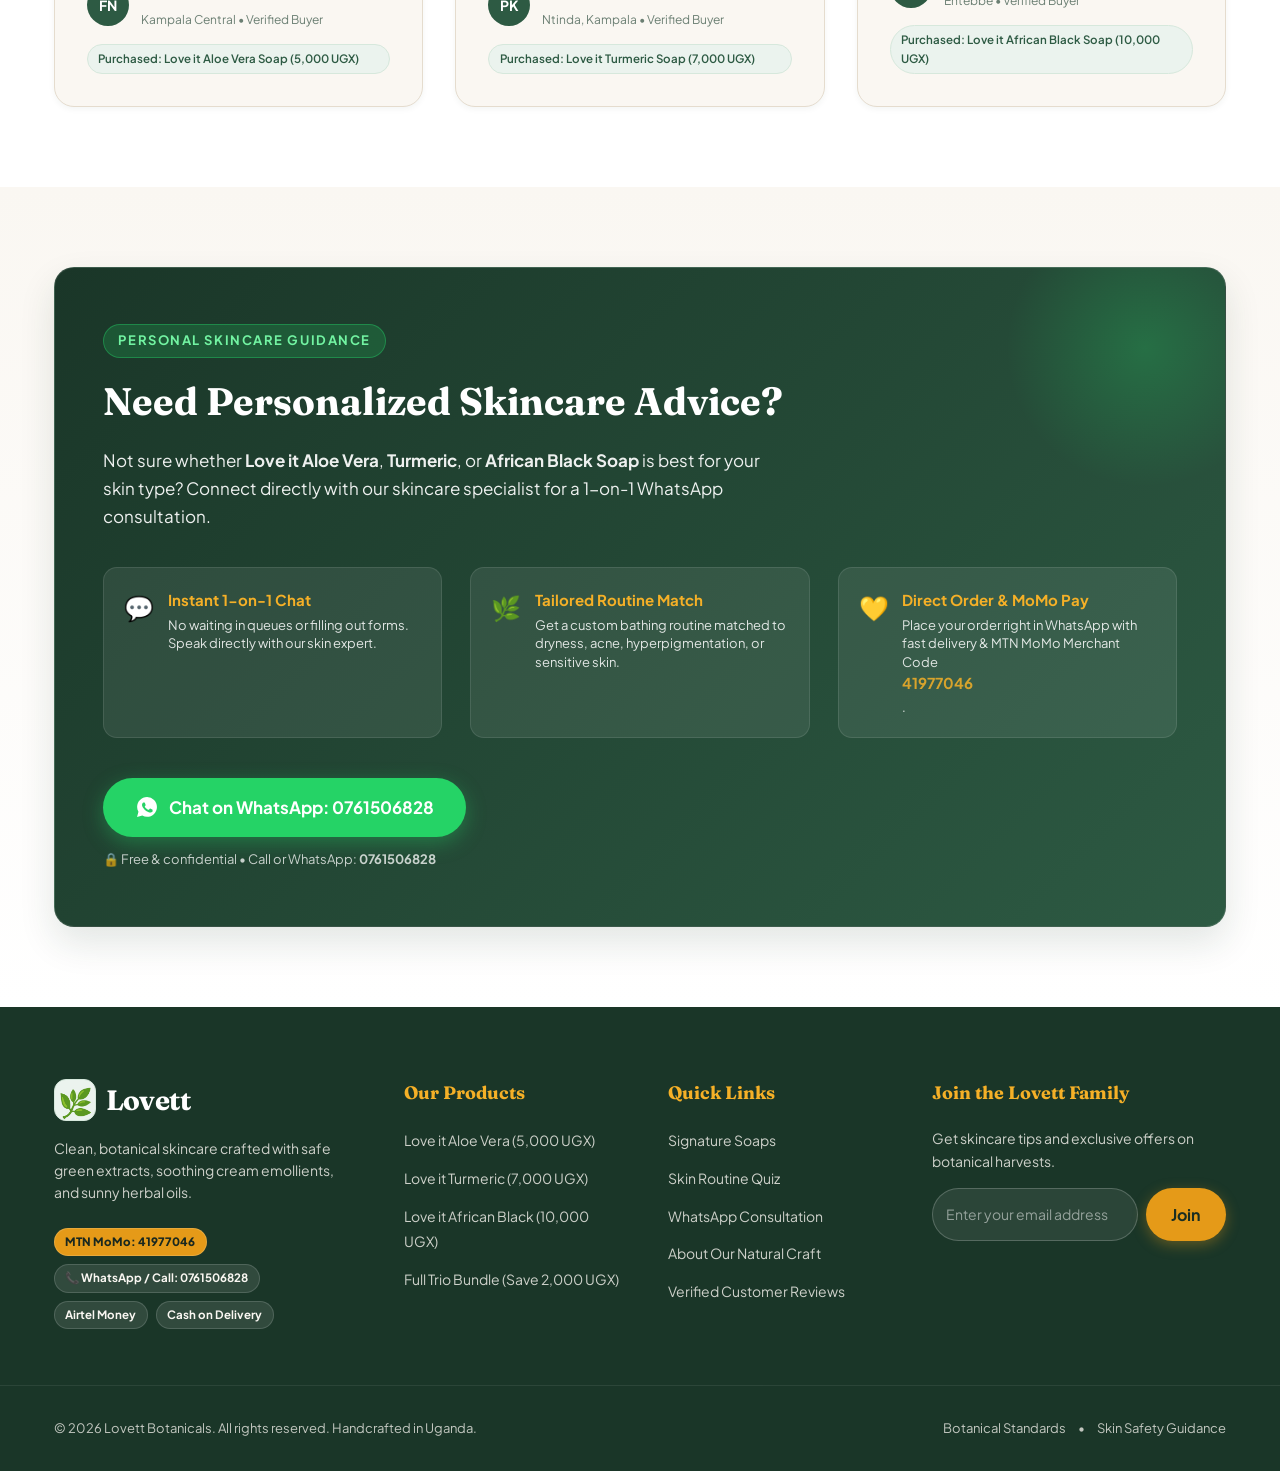
==== commit 642bb4cb: "Remove flyer.html and navigation links from the website" ====
--- a/index.html
+++ b/index.html
@@ -45,7 +45,6 @@
           <li><a href="#about" class="nav-link">Our Craft</a></li>
           <li><a href="#reviews" class="nav-link">Reviews</a></li>
           <li><a href="#consultation" class="nav-link">Consultation</a></li>
-          <li><a href="flyer.html" class="nav-link" target="_blank">Product Flyer</a></li>
         </ul>
       </nav>
 
@@ -80,7 +79,6 @@
         <li><a href="#about" class="mobile-link">Our Craft</a></li>
         <li><a href="#reviews" class="mobile-link">Customer Reviews</a></li>
         <li><a href="#consultation" class="mobile-link">WhatsApp Consultation</a></li>
-        <li><a href="flyer.html" class="mobile-link" target="_blank">📄 Product Flyer</a></li>
       </ul>
       <div class="mobile-nav-footer">
         <p>Uganda's Botanical Skincare Bar</p>
@@ -725,7 +723,6 @@
           <li><a href="#consultation">WhatsApp Consultation</a></li>
           <li><a href="#about">About Our Natural Craft</a></li>
           <li><a href="#reviews">Verified Customer Reviews</a></li>
-          <li><a href="flyer.html" target="_blank">📄 View Product Flyer</a></li>
         </ul>
       </div>
 
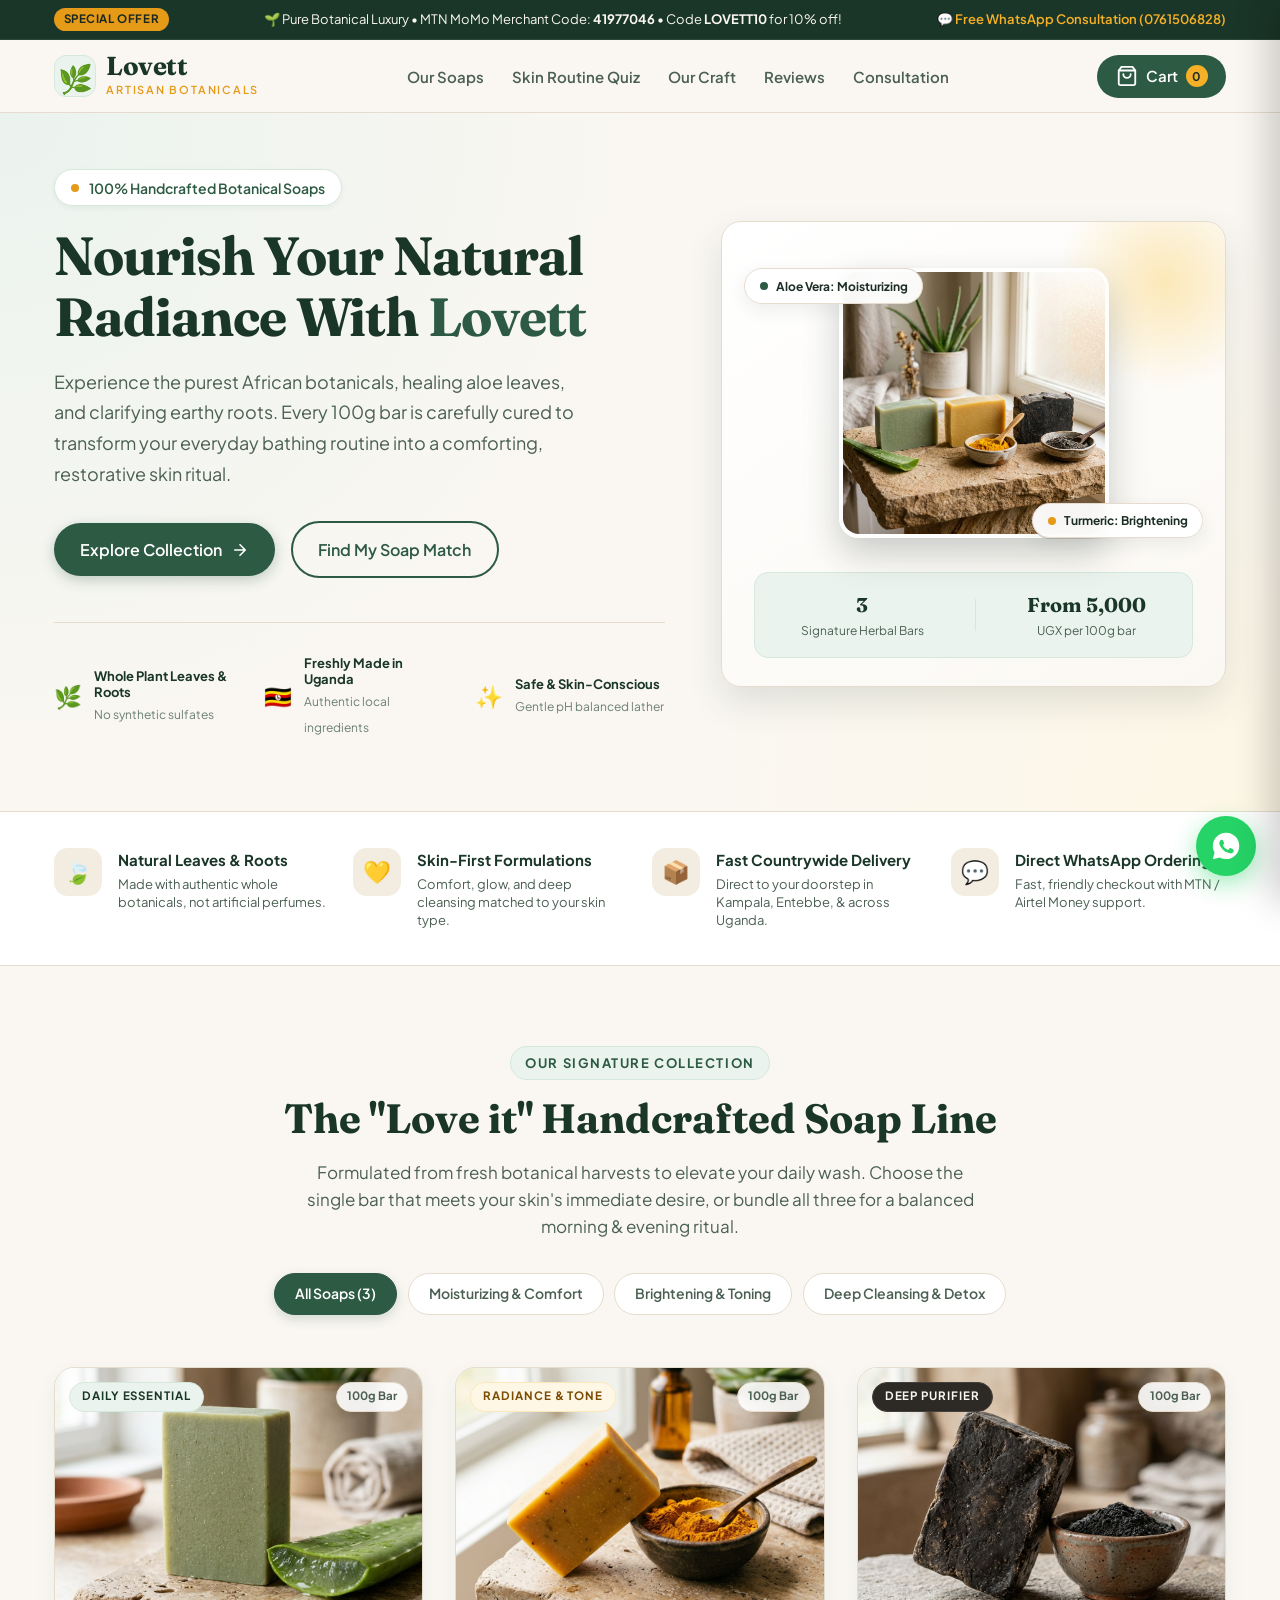
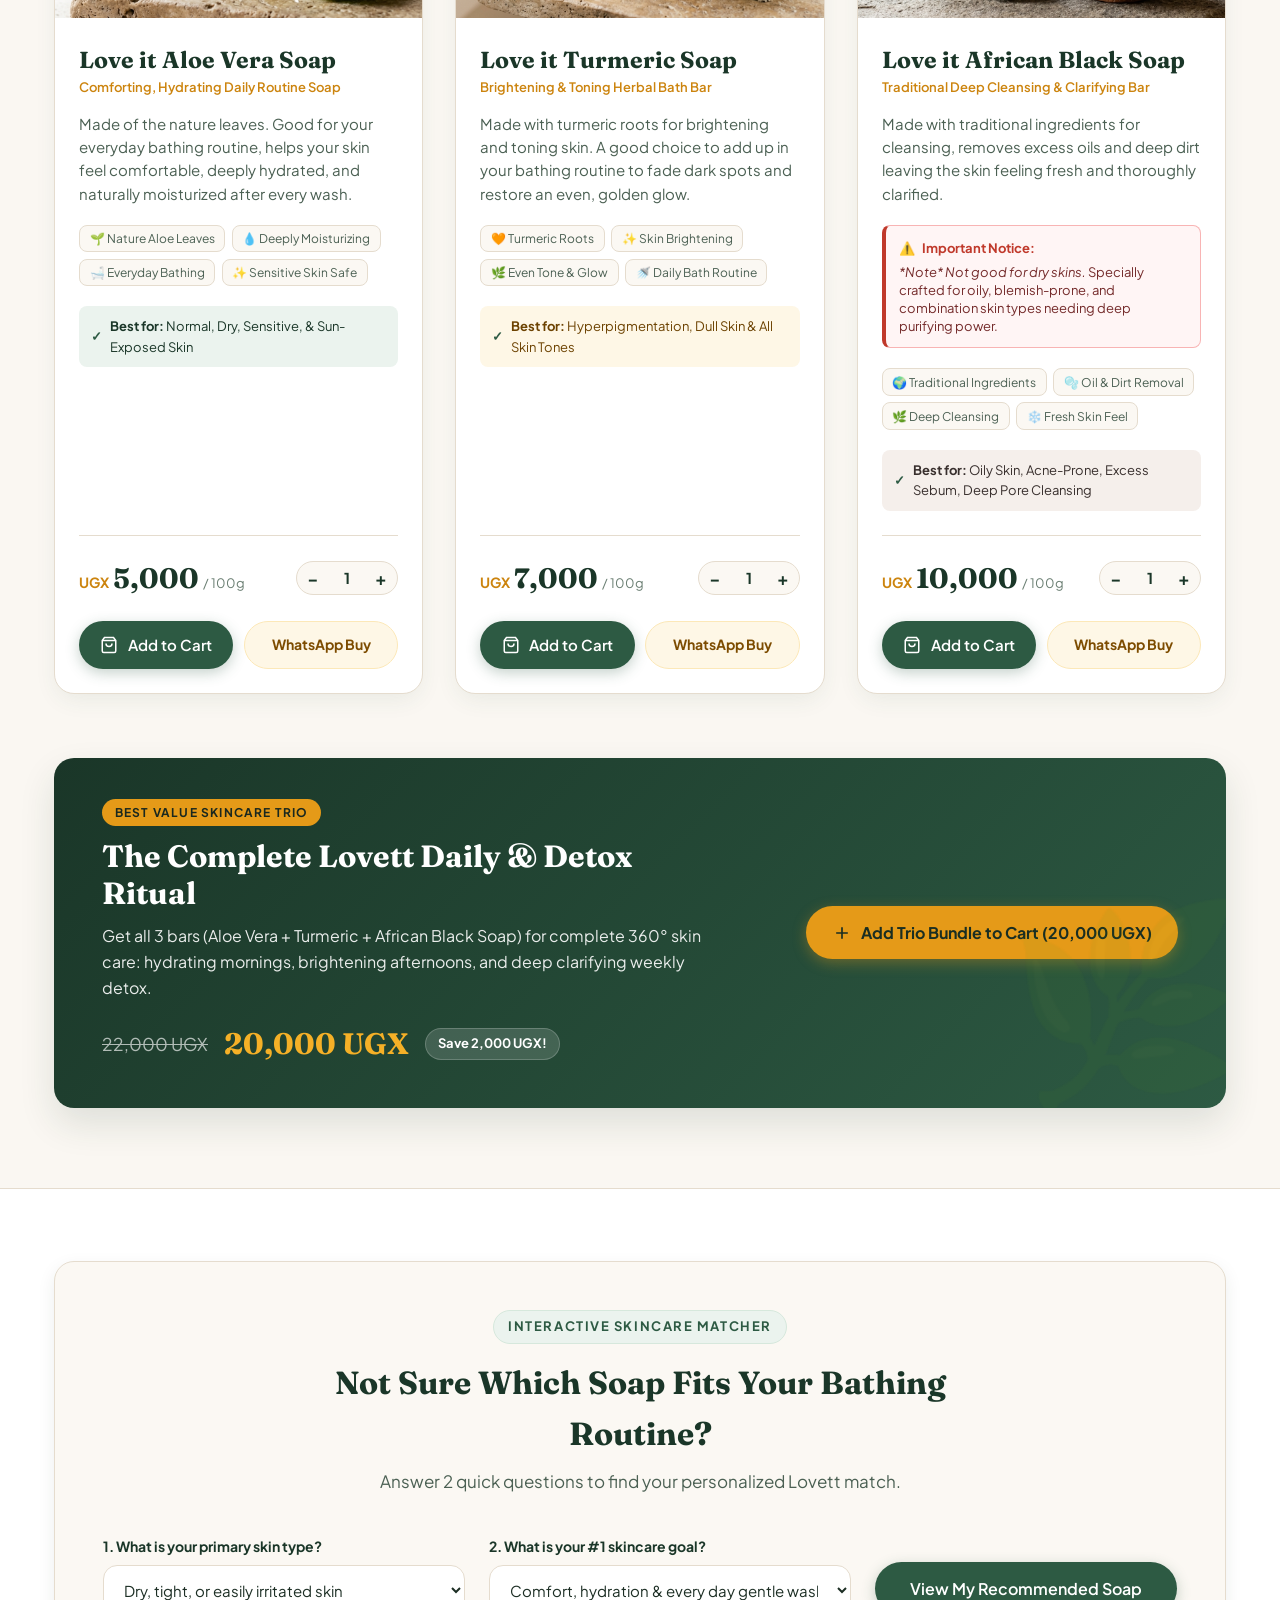
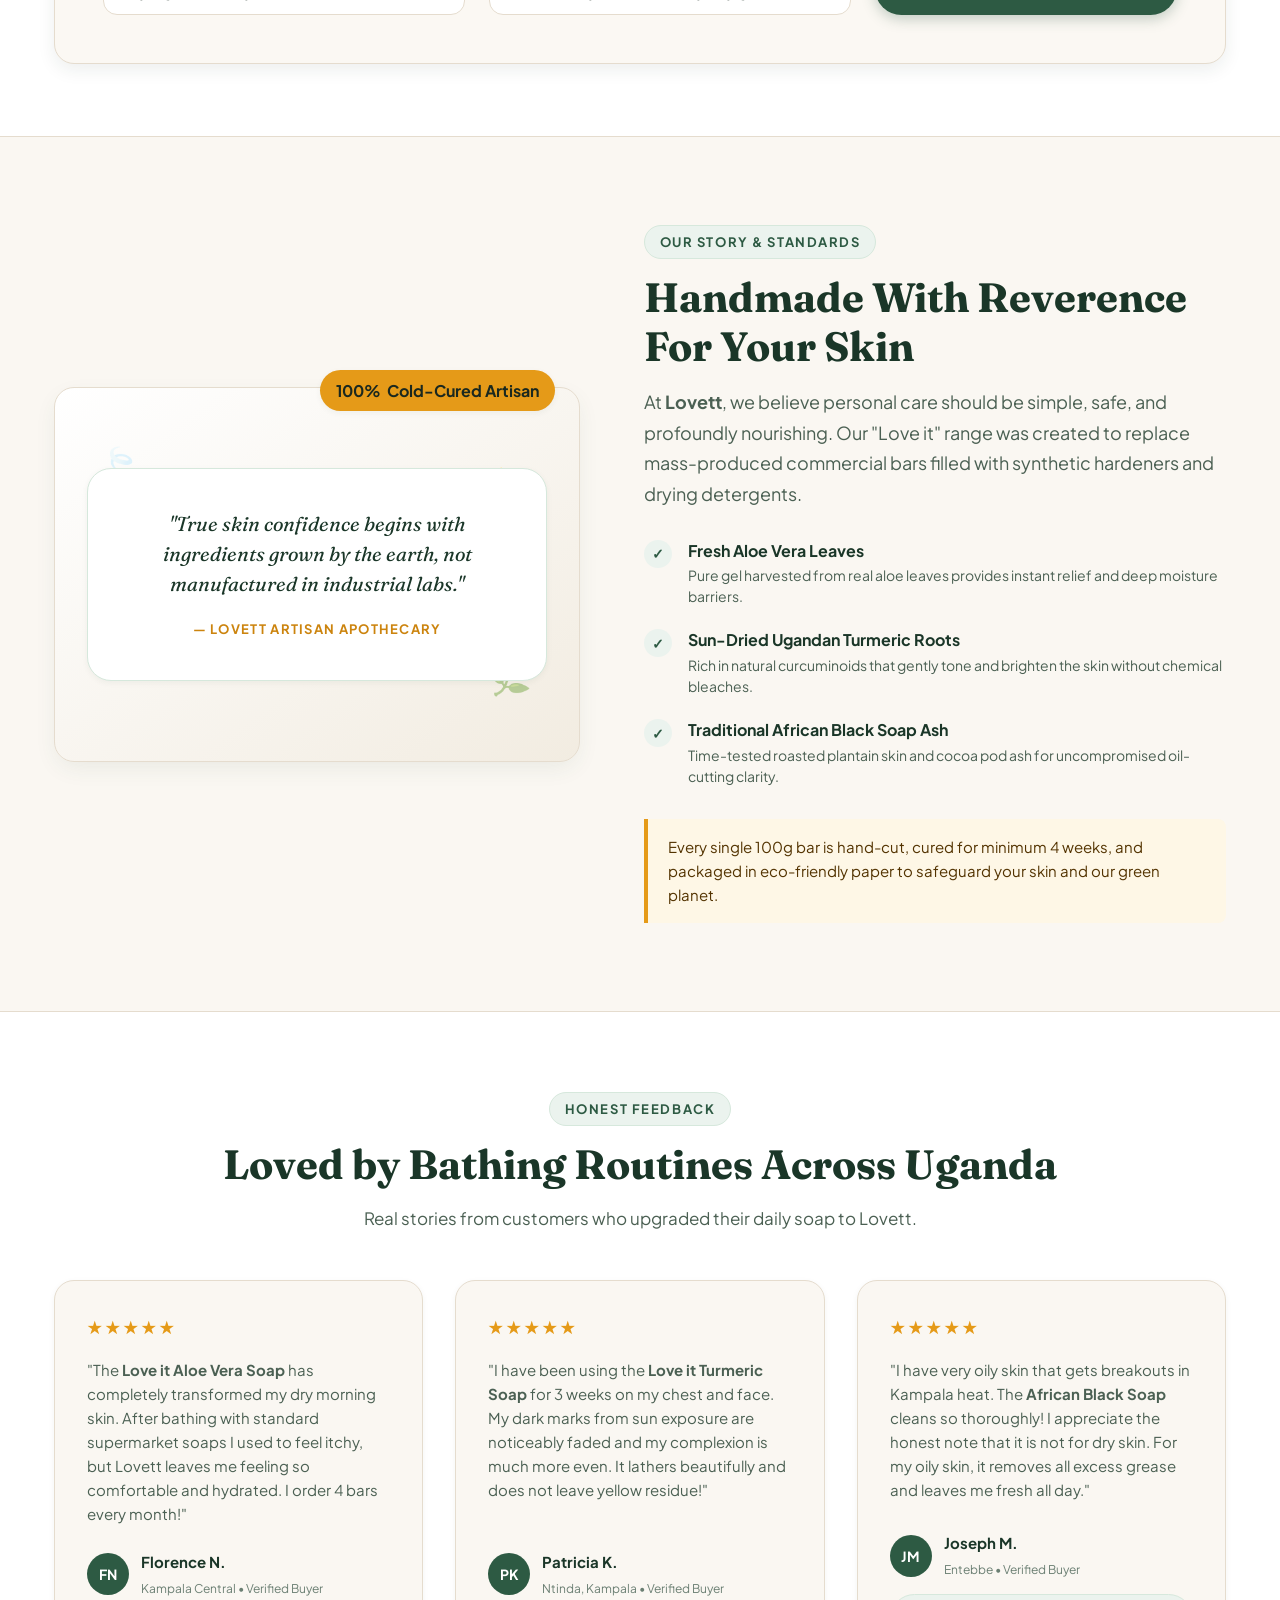
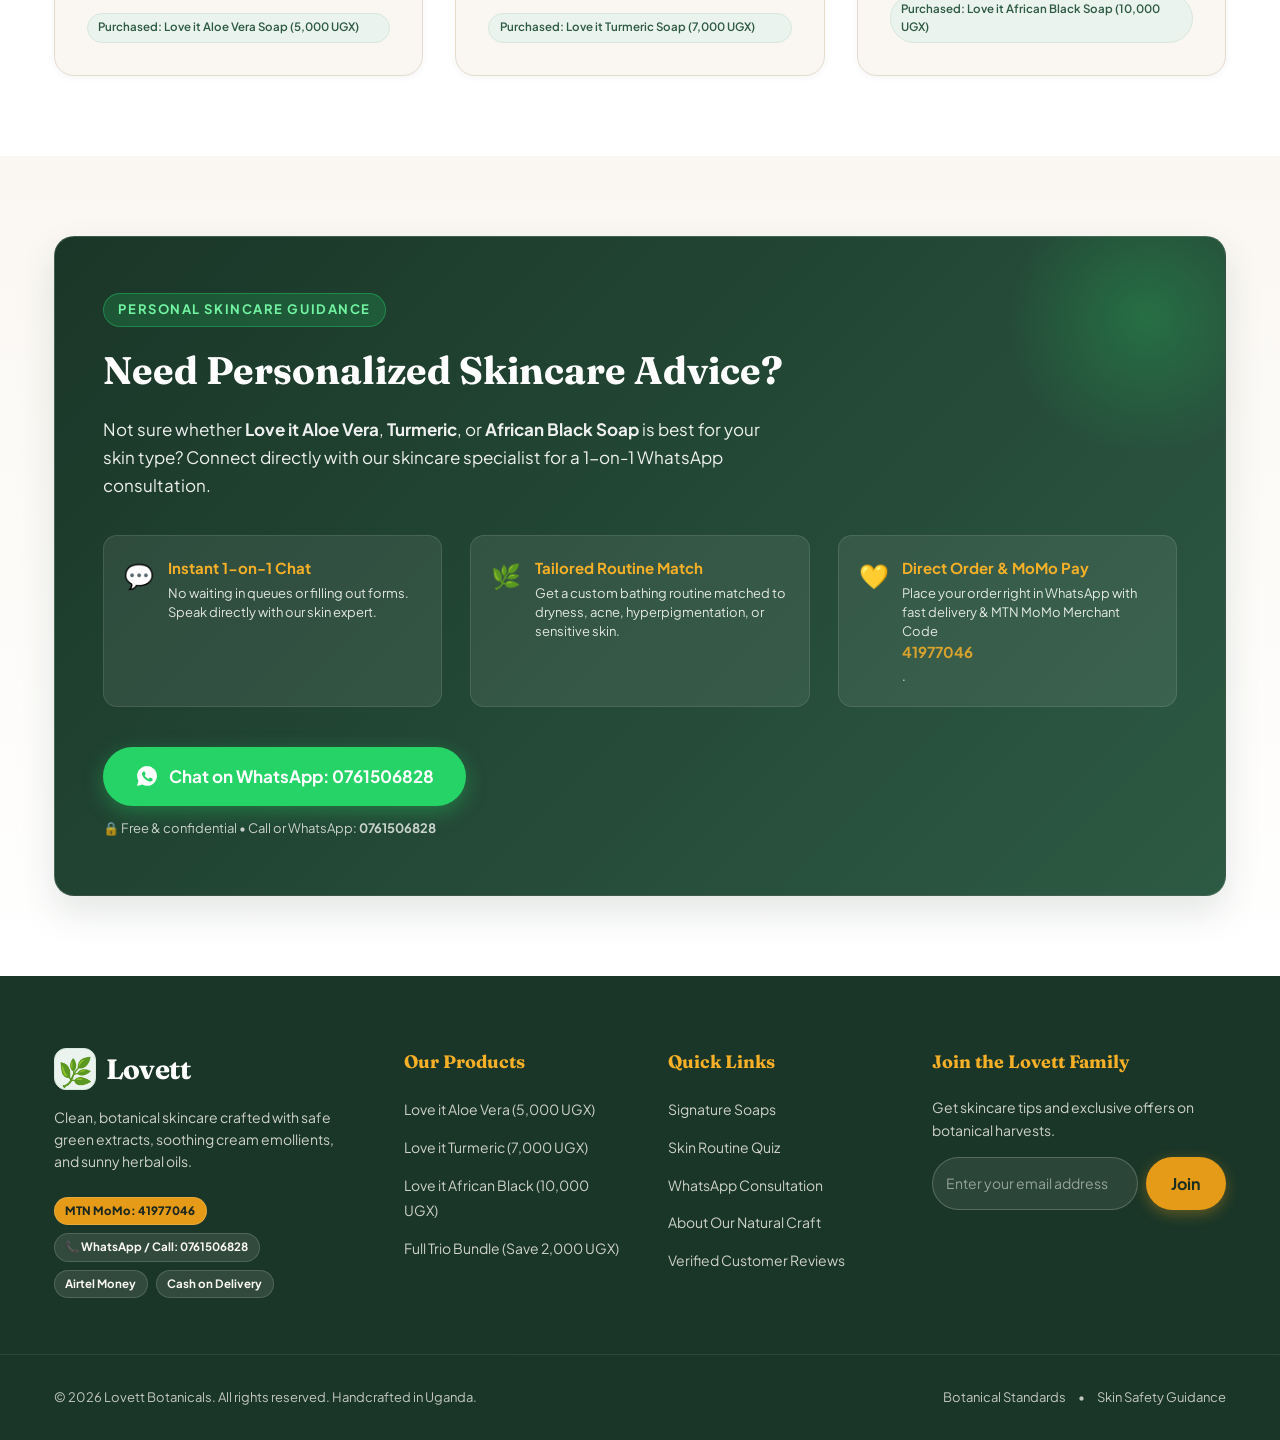
==== commit 0c85a7d0: "Remove review stars and rating counts from product cards" ====
--- a/index.html
+++ b/index.html
@@ -243,11 +243,6 @@
             </div>
 
             <div class="product-content">
-              <div class="product-rating">
-                <span class="stars" aria-label="5 out of 5 stars">★★★★★</span>
-                <span class="rating-count">(4.9 • 84 reviews)</span>
-              </div>
-
               <h3 class="product-name">Love it Aloe Vera Soap</h3>
               <p class="product-tagline">Comforting, Hydrating Daily Routine Soap</p>
 
@@ -309,11 +304,6 @@
             </div>
 
             <div class="product-content">
-              <div class="product-rating">
-                <span class="stars" aria-label="5 out of 5 stars">★★★★★</span>
-                <span class="rating-count">(4.95 • 112 reviews)</span>
-              </div>
-
               <h3 class="product-name">Love it Turmeric Soap</h3>
               <p class="product-tagline">Brightening & Toning Herbal Bath Bar</p>
 
@@ -375,11 +365,6 @@
             </div>
 
             <div class="product-content">
-              <div class="product-rating">
-                <span class="stars" aria-label="5 out of 5 stars">★★★★★</span>
-                <span class="rating-count">(4.88 • 96 reviews)</span>
-              </div>
-
               <h3 class="product-name">Love it African Black Soap</h3>
               <p class="product-tagline">Traditional Deep Cleansing & Clarifying Bar</p>
 
